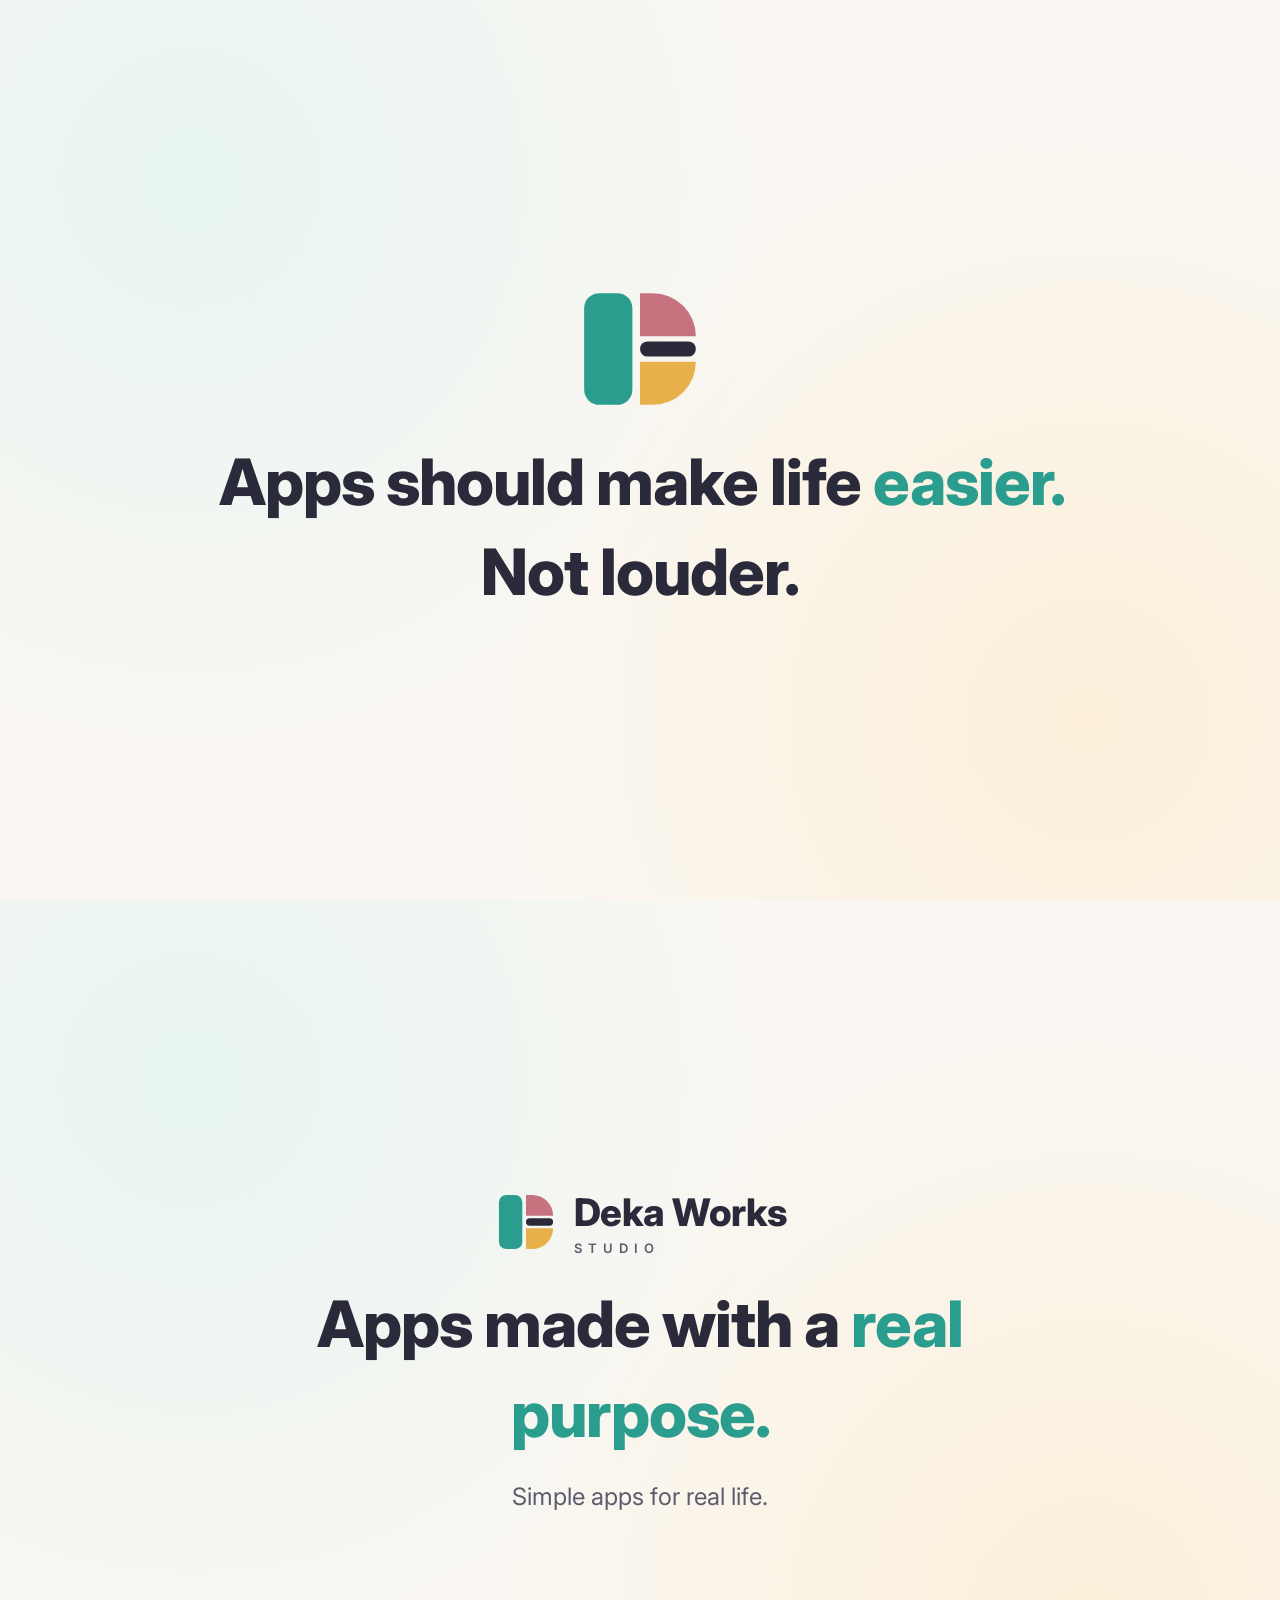
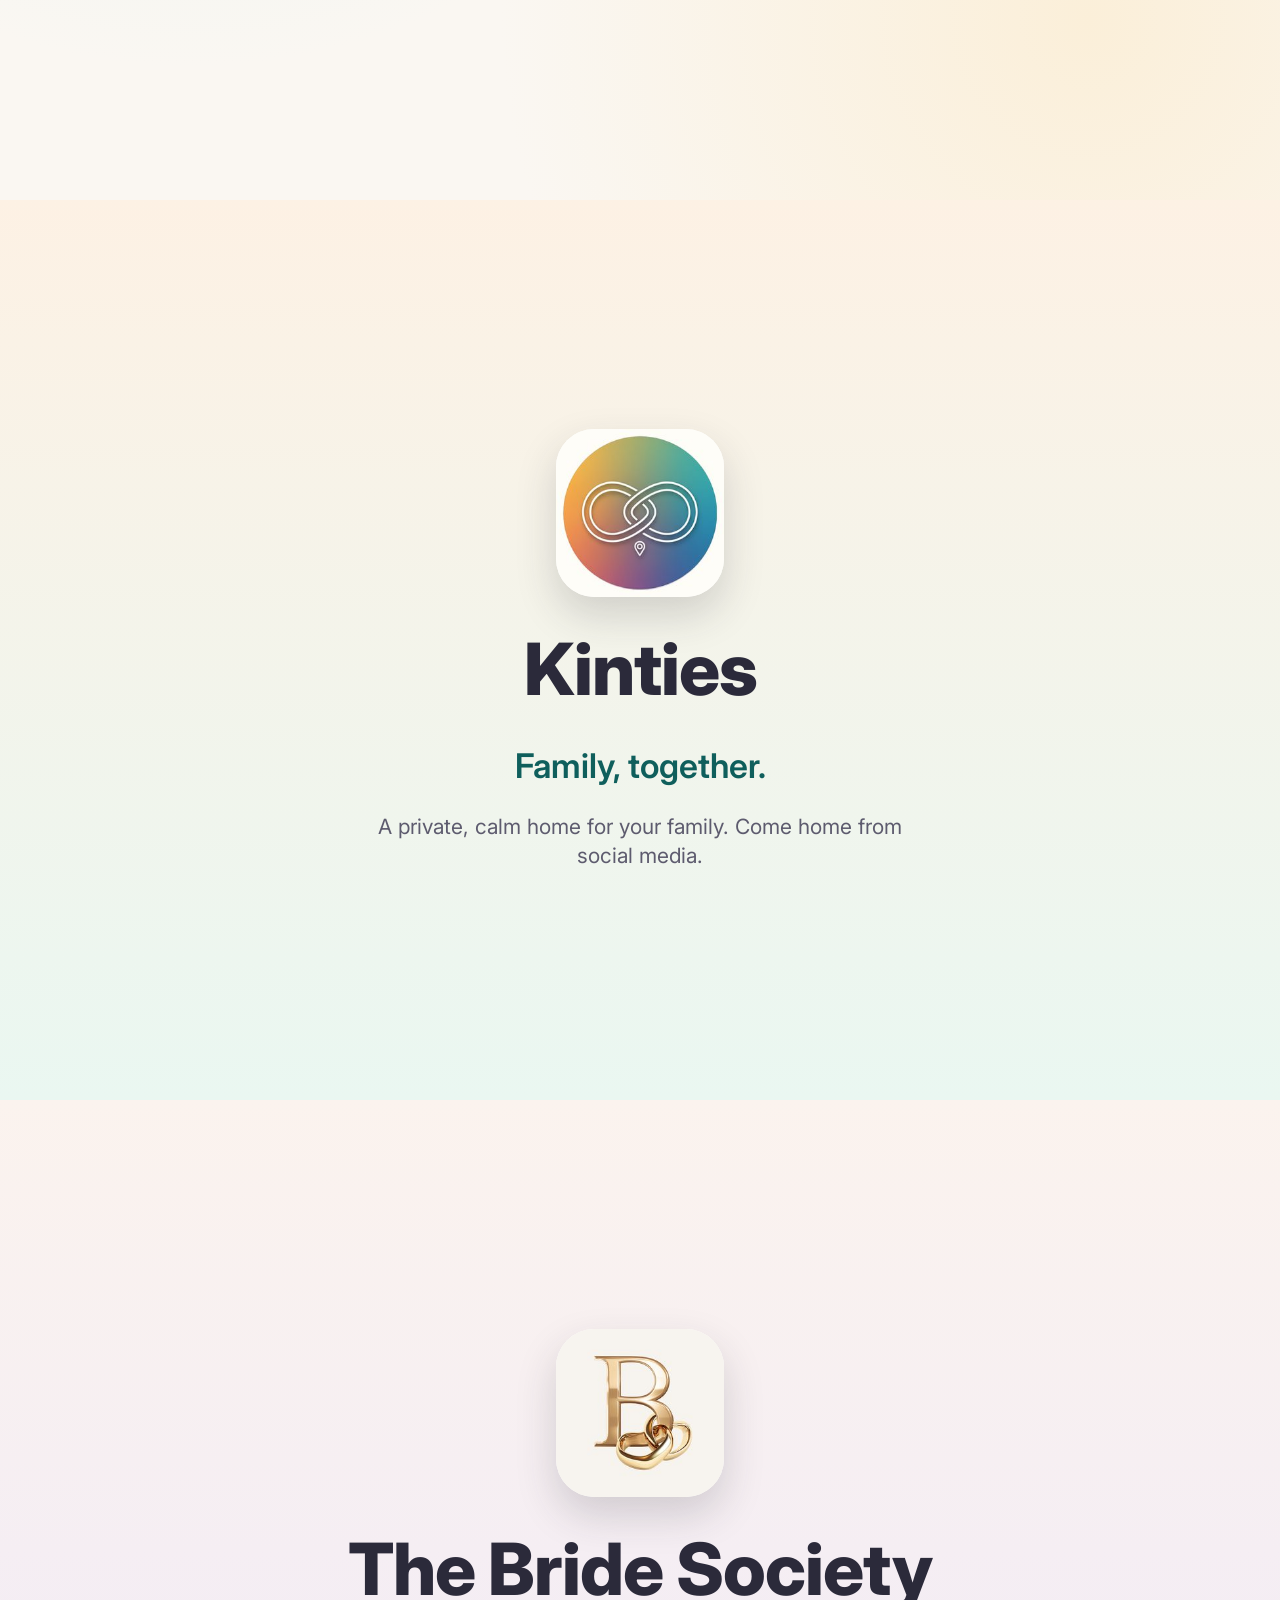
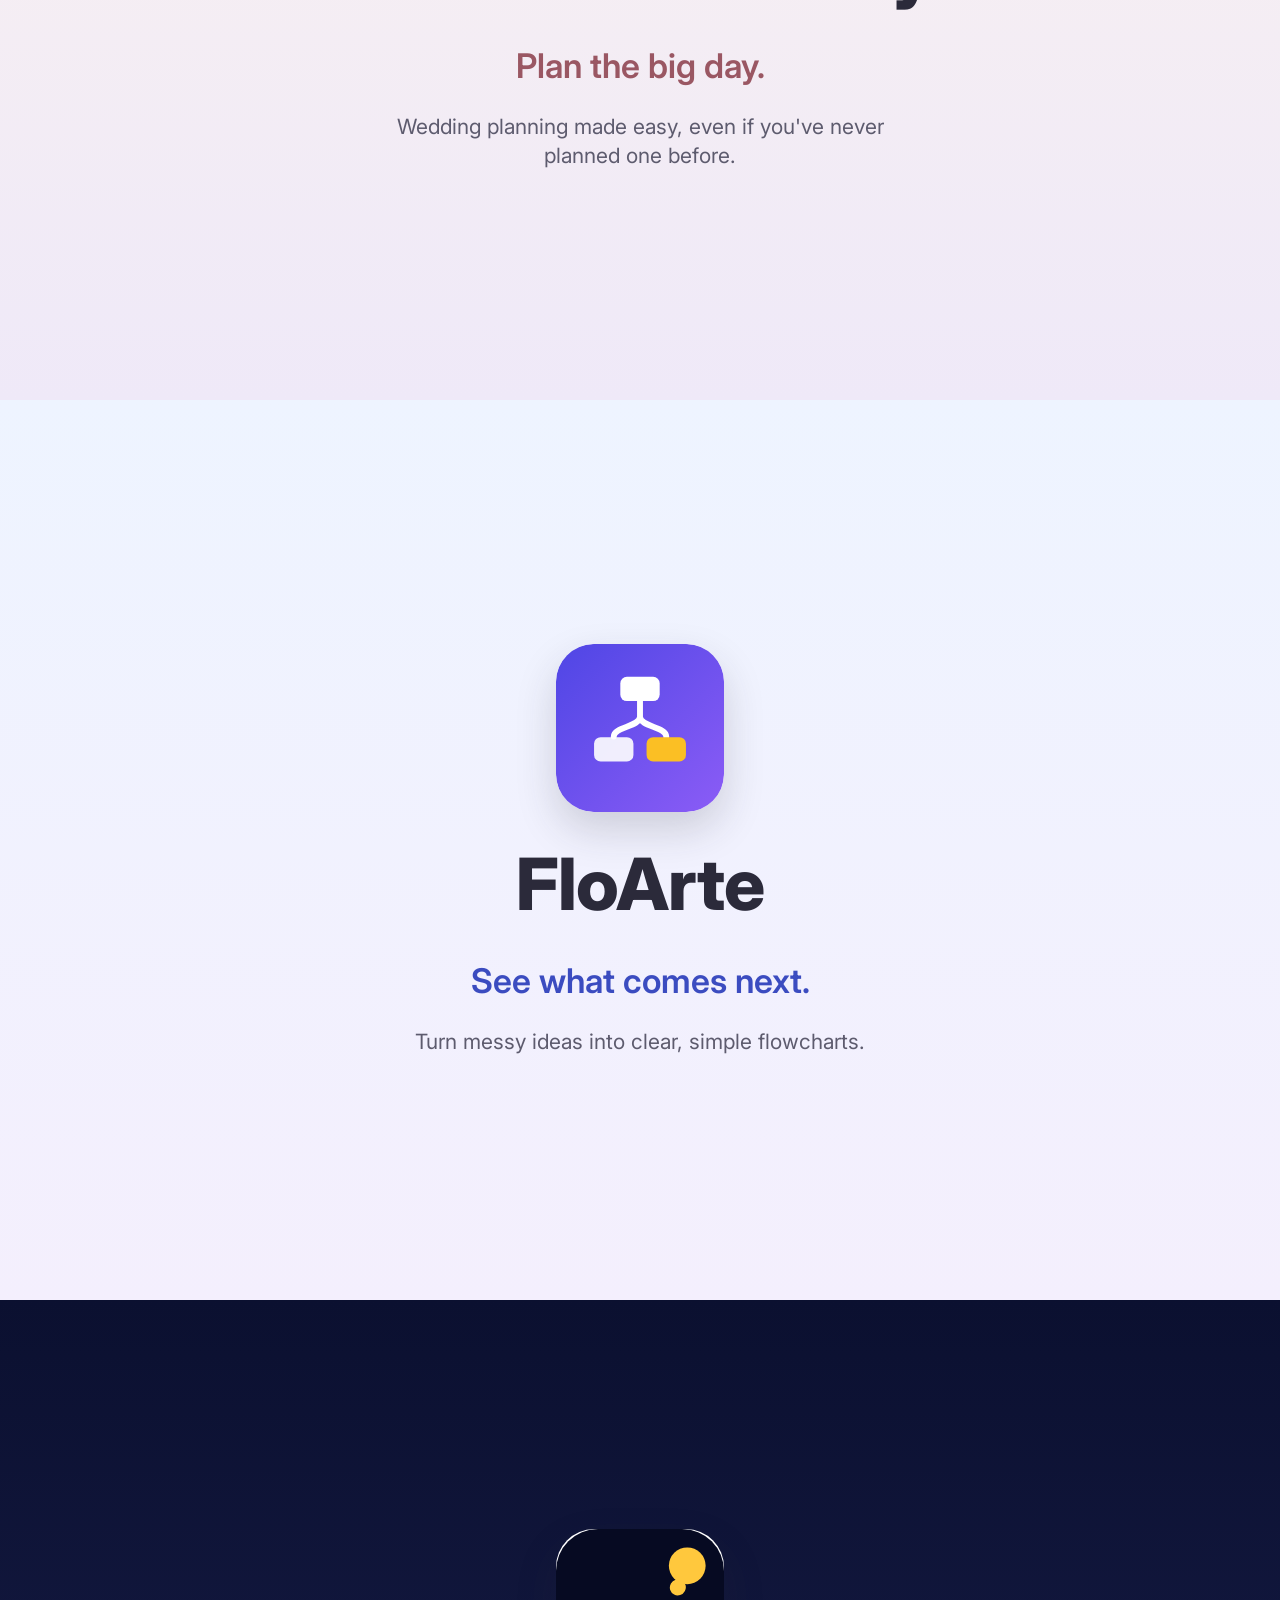
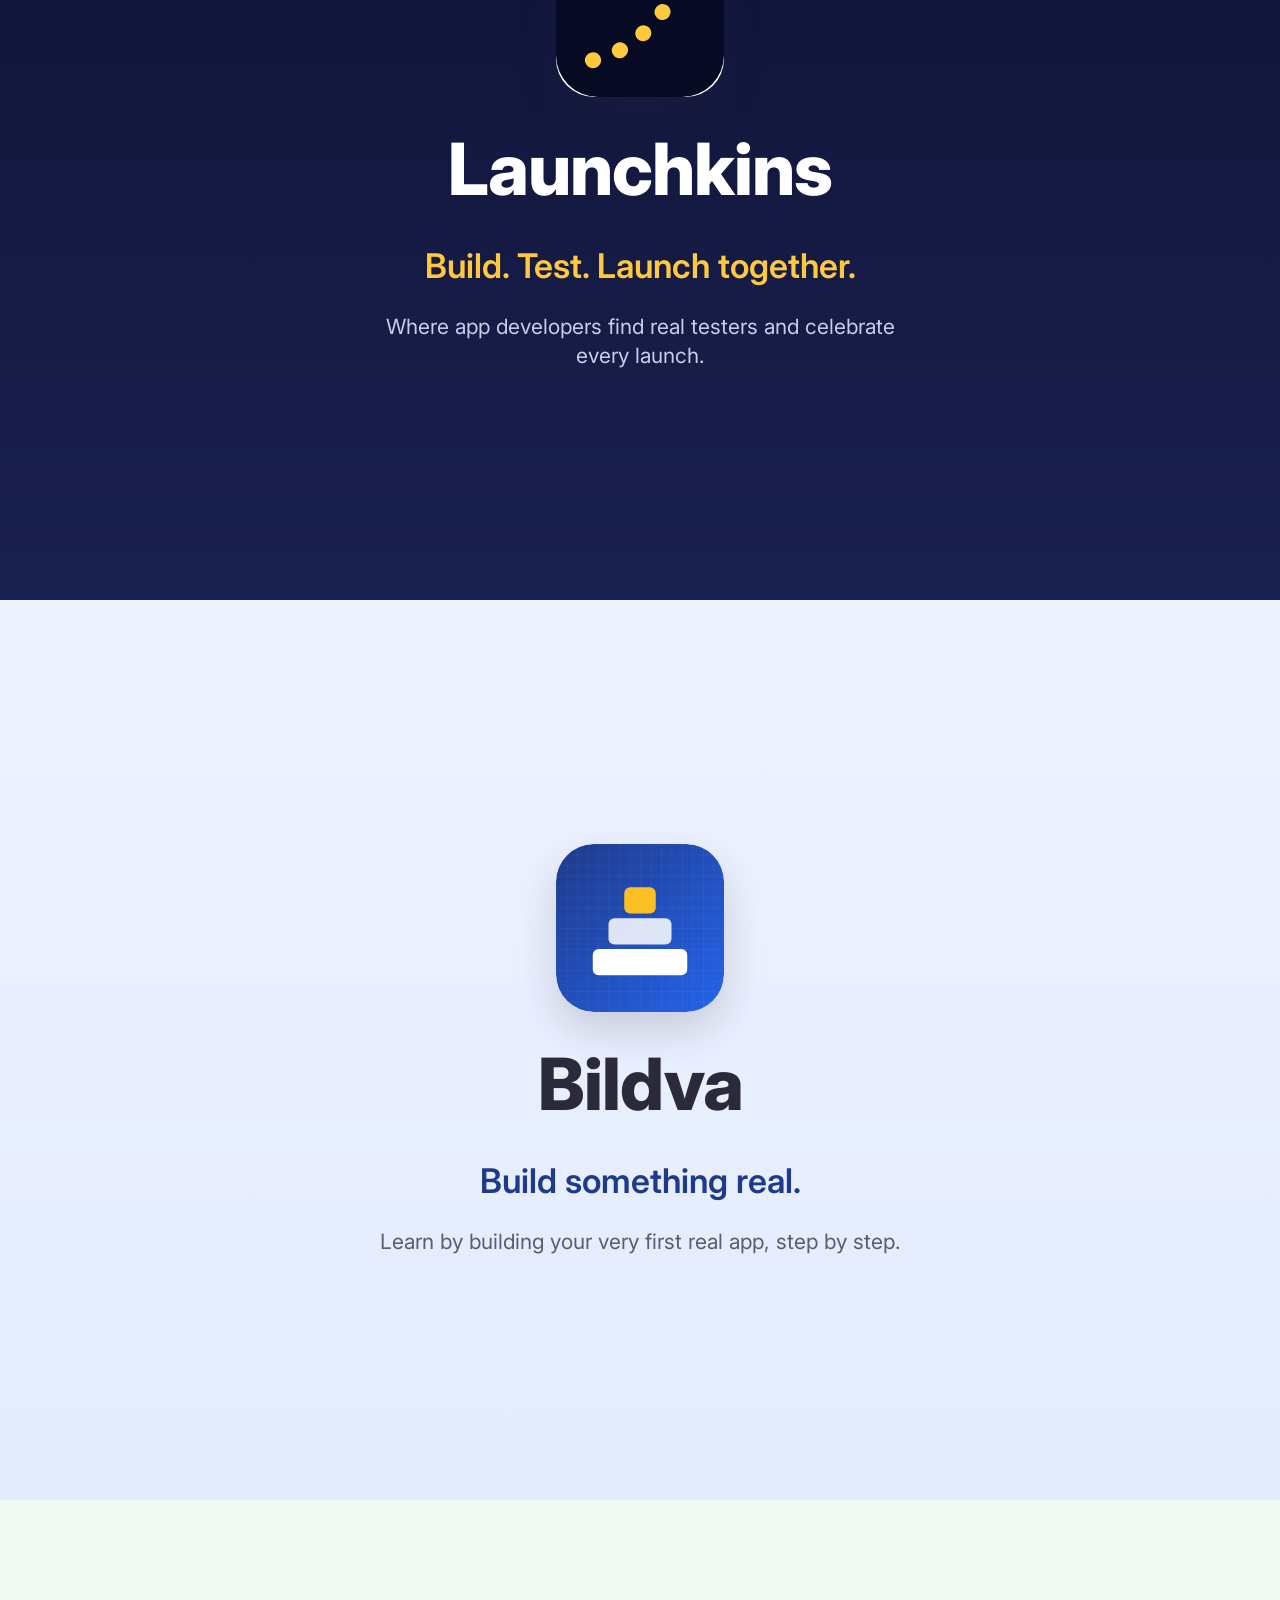
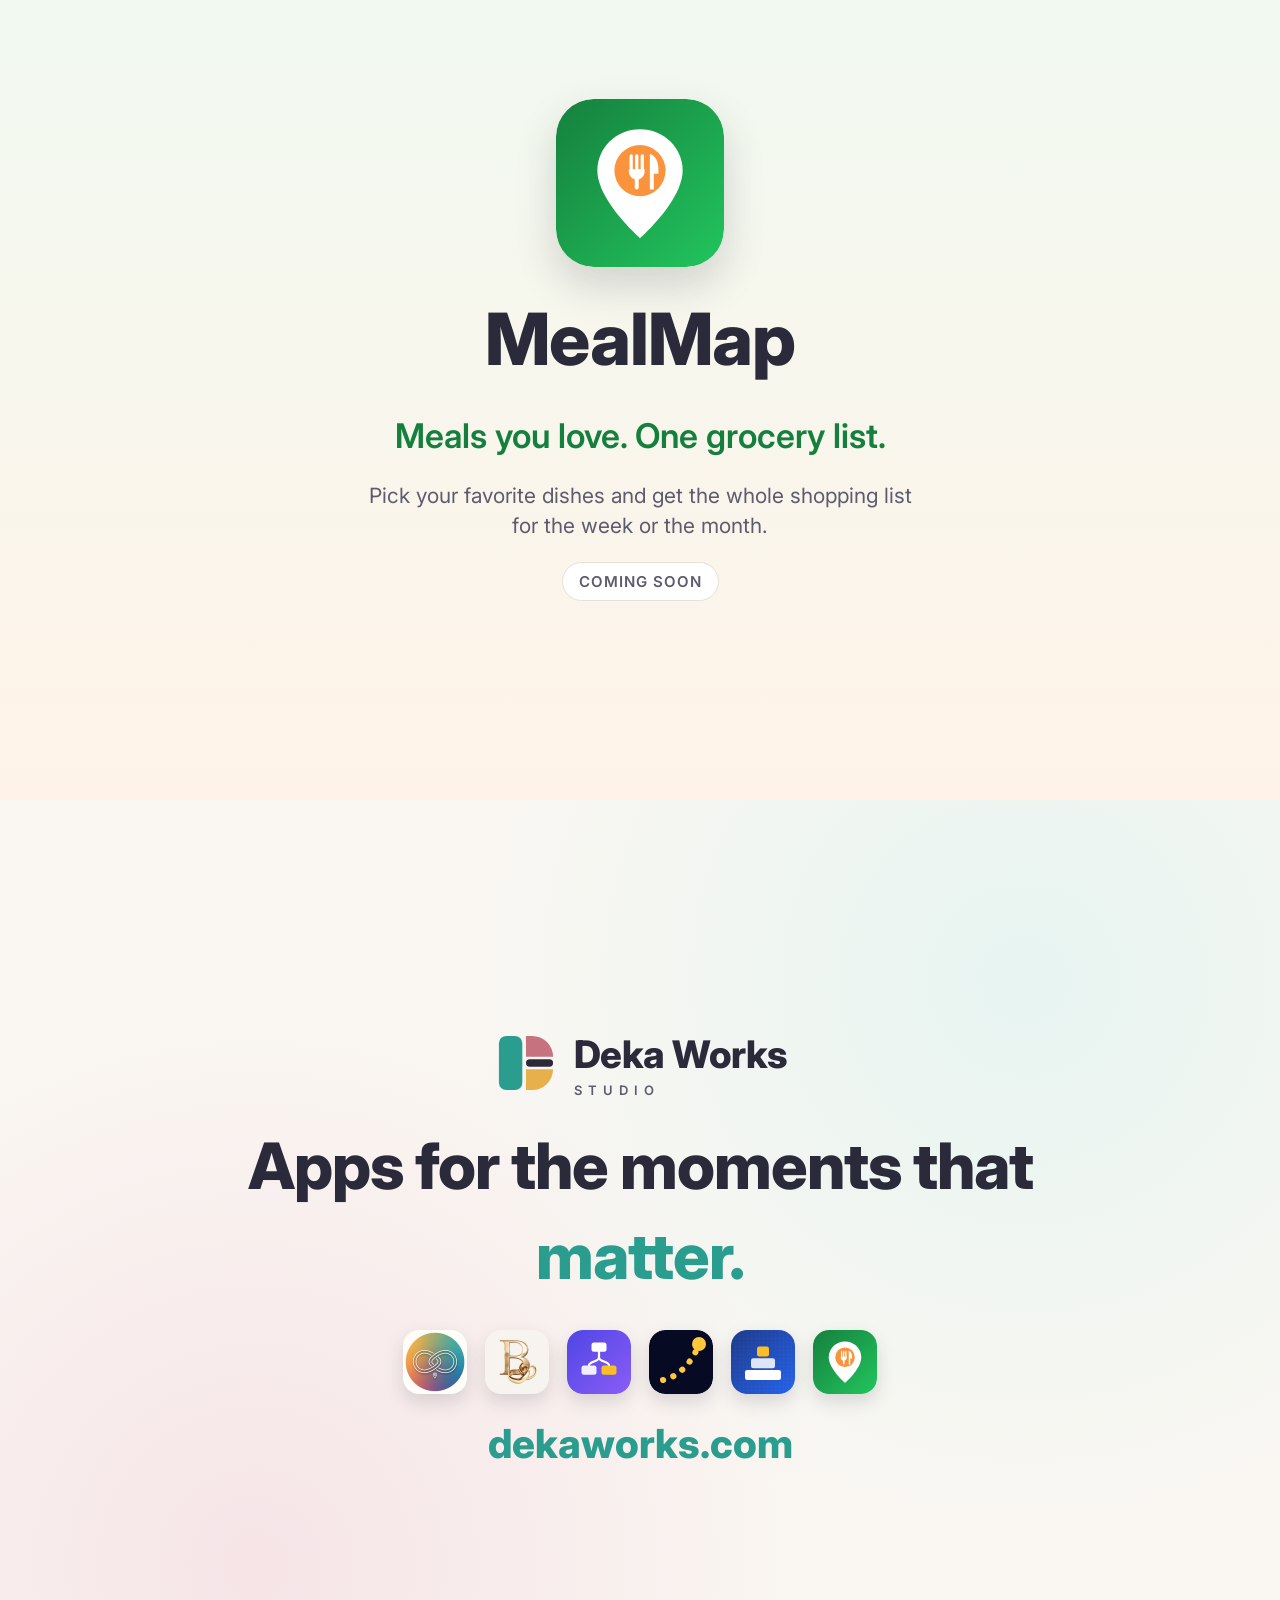
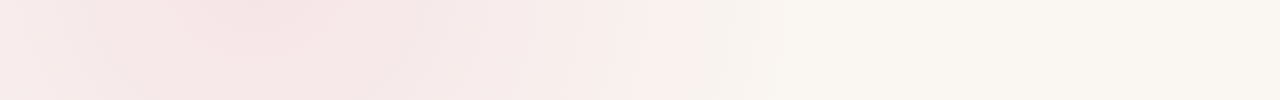
==== promo/index.html @ a817b47c "Add Deka Works promo page for the studio intro video Co-Authored-By: Claude Opus 5.5 <noreply@anthro" ====
<!DOCTYPE html>
<html lang="en">
<head>
<meta charset="utf-8">
<meta name="viewport" content="width=device-width, initial-scale=1">
<title>Deka Works Studio — Apps made with a real purpose</title>
<meta name="description" content="Deka Works Studio builds simple apps for real life: Kinties, The Bride Society, FloArte, Launchkins, Bildva and MealMap.">
<link rel="icon" href="img/deka.svg">
<link rel="preconnect" href="https://fonts.googleapis.com">
<link rel="preconnect" href="https://fonts.gstatic.com" crossorigin>
<link href="https://fonts.googleapis.com/css2?family=Inter:wght@400;600;800&display=swap" rel="stylesheet">
<style>
  :root{--teal:#2A9D8F;--rose:#C7727F;--gold:#E8B04B;--ink:#2B2A3A;--soft:#5d5b6e;--bg:#FAF7F2}
  *{box-sizing:border-box;margin:0;padding:0}
  body{font-family:Inter,system-ui,-apple-system,"Segoe UI",sans-serif;color:var(--ink);background:var(--bg);line-height:1.4}
  section{min-height:100vh;display:flex;flex-direction:column;align-items:center;justify-content:center;text-align:center;padding:64px 24px;gap:22px}
  .hero{background:radial-gradient(circle at 15% 20%,#e7f4f1 0,transparent 45%),radial-gradient(circle at 85% 80%,#fbefd9 0,transparent 45%),var(--bg)}
  .mark{width:132px;height:132px}
  .wordmark{display:flex;align-items:center;gap:16px}
  .wordmark img{width:64px;height:64px}
  .wordmark span{font-weight:800;font-size:38px;letter-spacing:-.5px}
  .wordmark small{display:block;font-size:13px;letter-spacing:6px;color:var(--soft);font-weight:600;text-align:left}
  h1{font-size:clamp(34px,6vw,64px);font-weight:800;letter-spacing:-1px;max-width:900px}
  h1 em{font-style:normal;color:var(--teal)}
  .lead{font-size:clamp(18px,2.4vw,24px);color:var(--soft);max-width:640px}
  .app .icon{width:168px;height:168px;border-radius:38px;box-shadow:0 18px 40px rgba(43,42,58,.18);overflow:hidden;background:#fff}
  .app .icon img{width:100%;height:100%;display:block}
  .app h2{font-size:clamp(40px,7vw,72px);font-weight:800;letter-spacing:-1px}
  .app .tag{font-size:clamp(24px,3.4vw,34px);font-weight:600}
  .app .desc{font-size:clamp(17px,2.2vw,21px);color:var(--soft);max-width:560px}
  .soon{display:inline-block;font-size:15px;font-weight:600;letter-spacing:1px;text-transform:uppercase;padding:8px 16px;border-radius:999px;background:#fff;border:1px solid #e6e1d8;color:var(--soft)}
  .kinties{background:linear-gradient(180deg,#fdf1e4,#eaf7f1)}
  .kinties .tag{color:#0f5f5c}
  .tbs{background:linear-gradient(180deg,#fbf3ee,#efe9f8)}
  .tbs .tag{color:#9a5763}
  .floarte{background:linear-gradient(180deg,#eef4ff,#f4effd)}
  .floarte .tag{color:#3b4cc0}
  .launchkins{background:linear-gradient(180deg,#0b1030,#1b2150);color:#fff}
  .launchkins .tag{color:#FFC83D}
  .launchkins .desc{color:#c9cdea}
  .bildva{background:linear-gradient(180deg,#eef3ff,#e3ebfd)}
  .bildva .tag{color:#1E3A8A}
  .mealmap{background:linear-gradient(180deg,#effaf2,#fff3e8)}
  .mealmap .tag{color:#15803D}
  .end{background:radial-gradient(circle at 80% 20%,#e7f4f1 0,transparent 45%),radial-gradient(circle at 20% 85%,#f6e4e7 0,transparent 45%),var(--bg)}
  .site{font-size:clamp(26px,4vw,40px);font-weight:800;color:var(--teal)}
  .strip{display:flex;gap:18px;flex-wrap:wrap;justify-content:center;margin-top:8px}
  .strip img{width:64px;height:64px;border-radius:16px;box-shadow:0 8px 18px rgba(43,42,58,.15);background:#fff}
</style>
</head>
<body>

<section class="hero">
  <img class="mark" src="img/deka.svg" alt="Deka Works Studio logo">
  <h1>Apps should make life <em>easier.</em> Not louder.</h1>
</section>

<section class="hero">
  <div class="wordmark"><img src="img/deka.svg" alt=""><div><span>Deka Works</span><small>STUDIO</small></div></div>
  <h1>Apps made with a <em>real purpose.</em></h1>
  <p class="lead">Simple apps for real life.</p>
</section>

<section class="app kinties">
  <div class="icon"><img src="img/kinties.jpg" alt="Kinties app icon"></div>
  <h2>Kinties</h2>
  <p class="tag">Family, together.</p>
  <p class="desc">A private, calm home for your family. Come home from social media.</p>
</section>

<section class="app tbs">
  <div class="icon"><img src="img/tbs.jpg" alt="The Bride Society app icon"></div>
  <h2>The Bride Society</h2>
  <p class="tag">Plan the big day.</p>
  <p class="desc">Wedding planning made easy, even if you've never planned one before.</p>
</section>

<section class="app floarte">
  <div class="icon"><img src="img/floarte.svg" alt="FloArte app icon"></div>
  <h2>FloArte</h2>
  <p class="tag">See what comes next.</p>
  <p class="desc">Turn messy ideas into clear, simple flowcharts.</p>
</section>

<section class="app launchkins">
  <div class="icon"><img src="img/launchkins.svg" alt="Launchkins app icon"></div>
  <h2>Launchkins</h2>
  <p class="tag">Build. Test. Launch together.</p>
  <p class="desc">Where app developers find real testers and celebrate every launch.</p>
</section>

<section class="app bildva">
  <div class="icon"><img src="img/bildva.svg" alt="Bildva app icon"></div>
  <h2>Bildva</h2>
  <p class="tag">Build something real.</p>
  <p class="desc">Learn by building your very first real app, step by step.</p>
</section>

<section class="app mealmap">
  <div class="icon"><img src="img/mealmap.svg" alt="MealMap app icon"></div>
  <h2>MealMap</h2>
  <p class="tag">Meals you love. One grocery list.</p>
  <p class="desc">Pick your favorite dishes and get the whole shopping list for the week or the month.</p>
  <span class="soon">Coming soon</span>
</section>

<section class="end">
  <div class="wordmark"><img src="img/deka.svg" alt=""><div><span>Deka Works</span><small>STUDIO</small></div></div>
  <h1>Apps for the moments that <em>matter.</em></h1>
  <div class="strip">
    <img src="img/kinties.jpg" alt="Kinties"><img src="img/tbs.jpg" alt="The Bride Society"><img src="img/floarte.svg" alt="FloArte"><img src="img/launchkins.svg" alt="Launchkins"><img src="img/bildva.svg" alt="Bildva"><img src="img/mealmap.svg" alt="MealMap">
  </div>
  <p class="site">dekaworks.com</p>
</section>

</body>
</html>
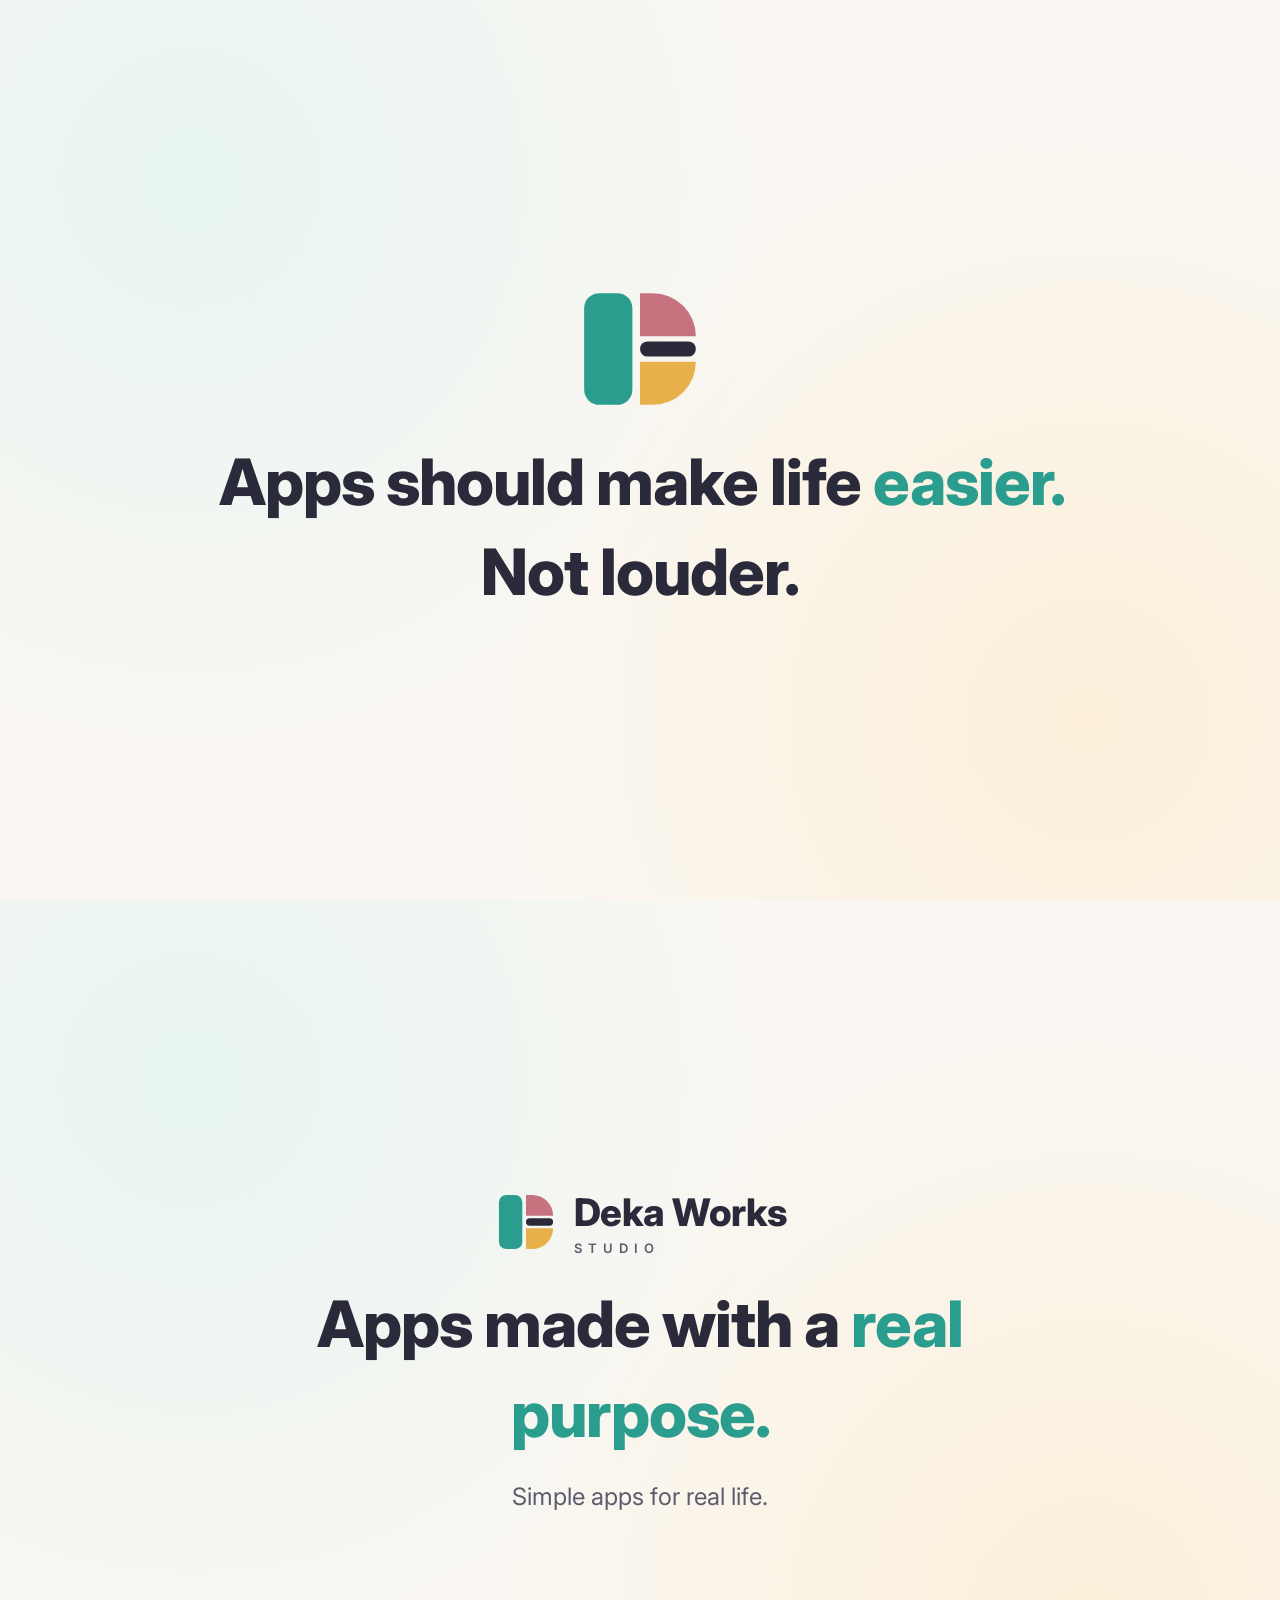
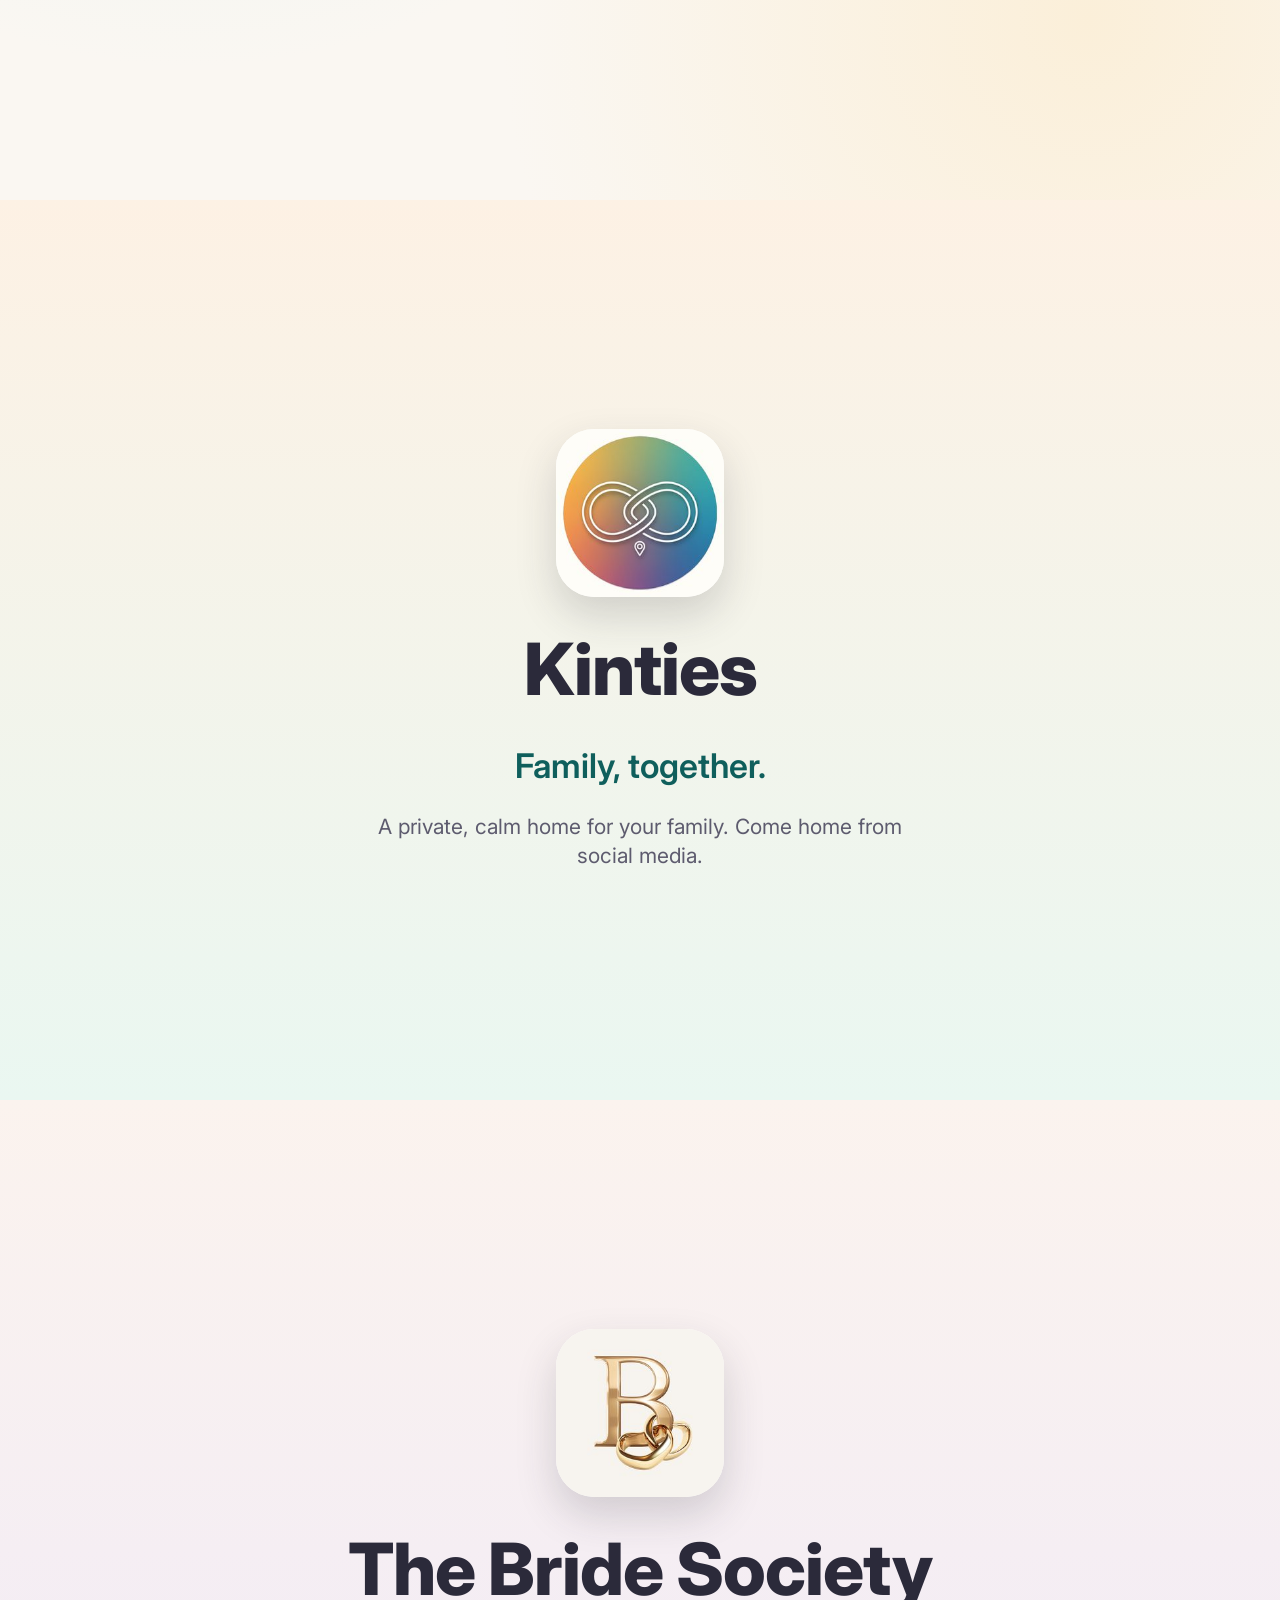
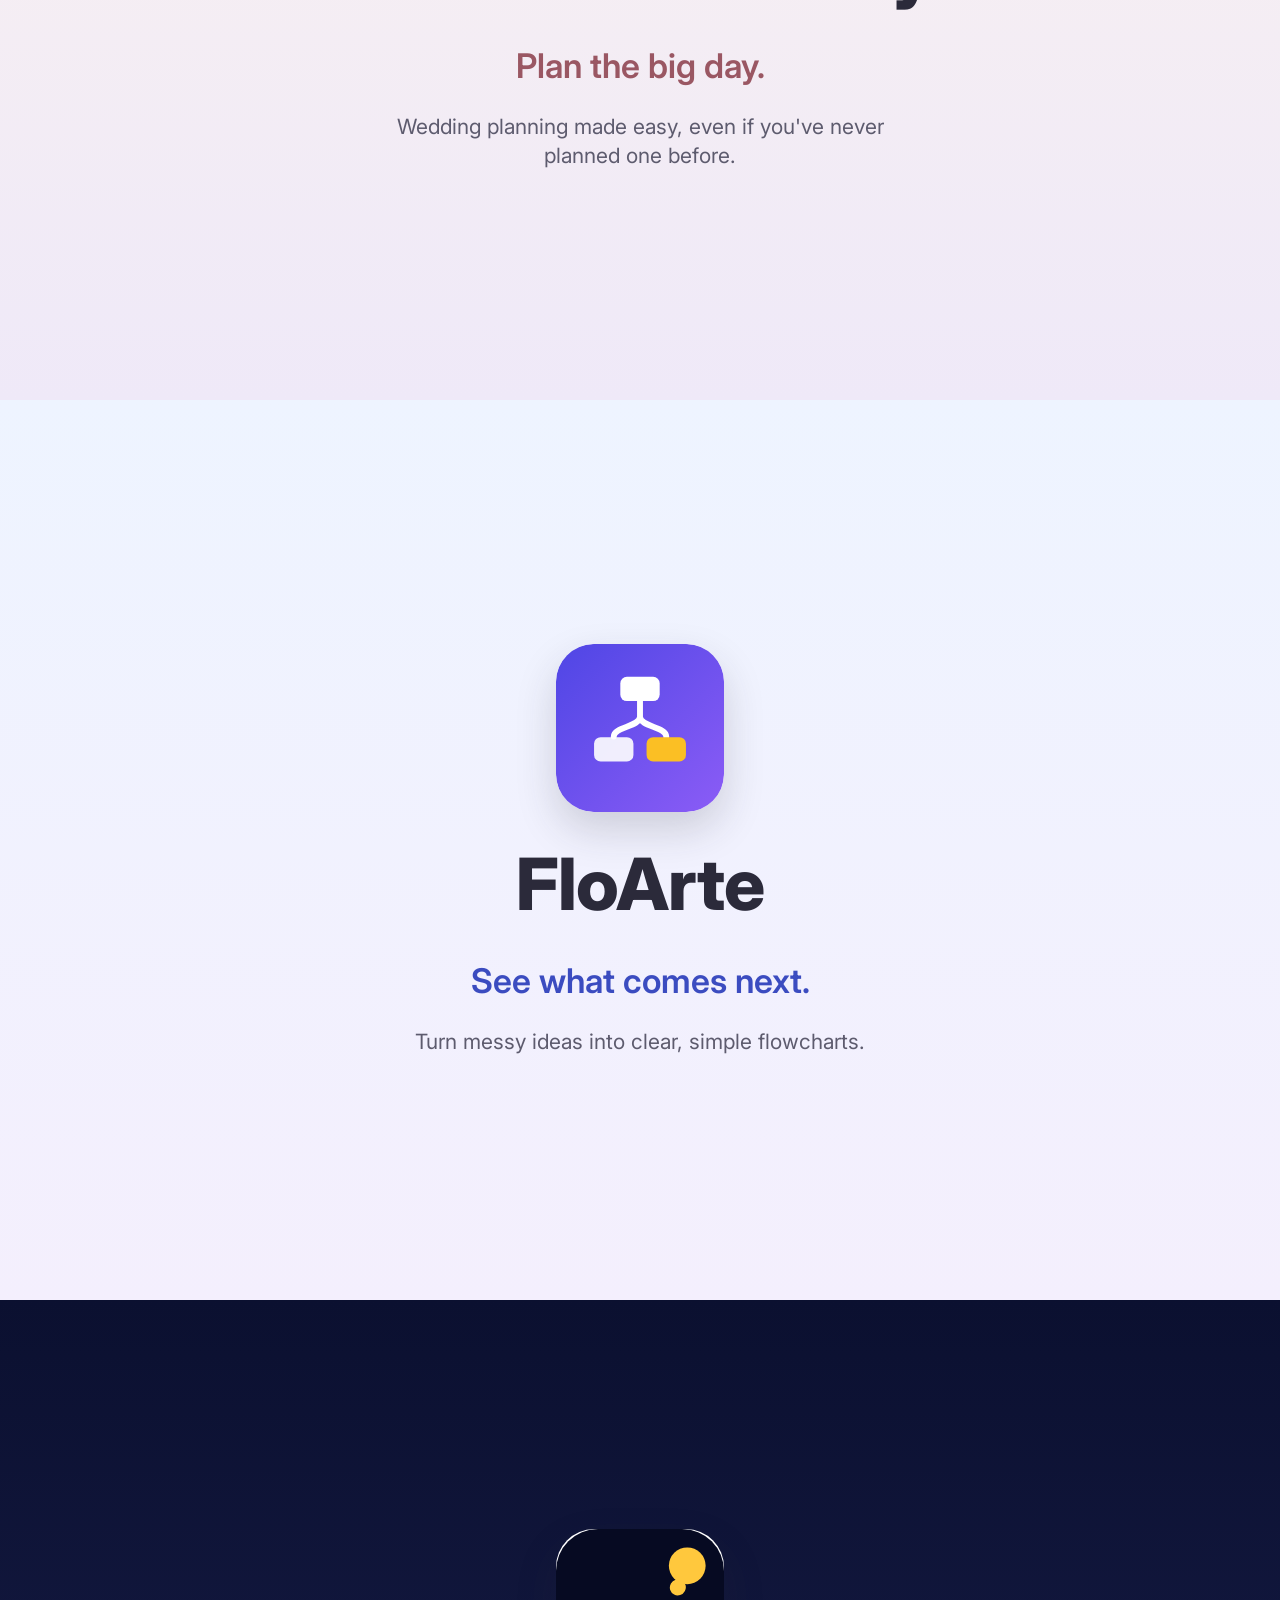
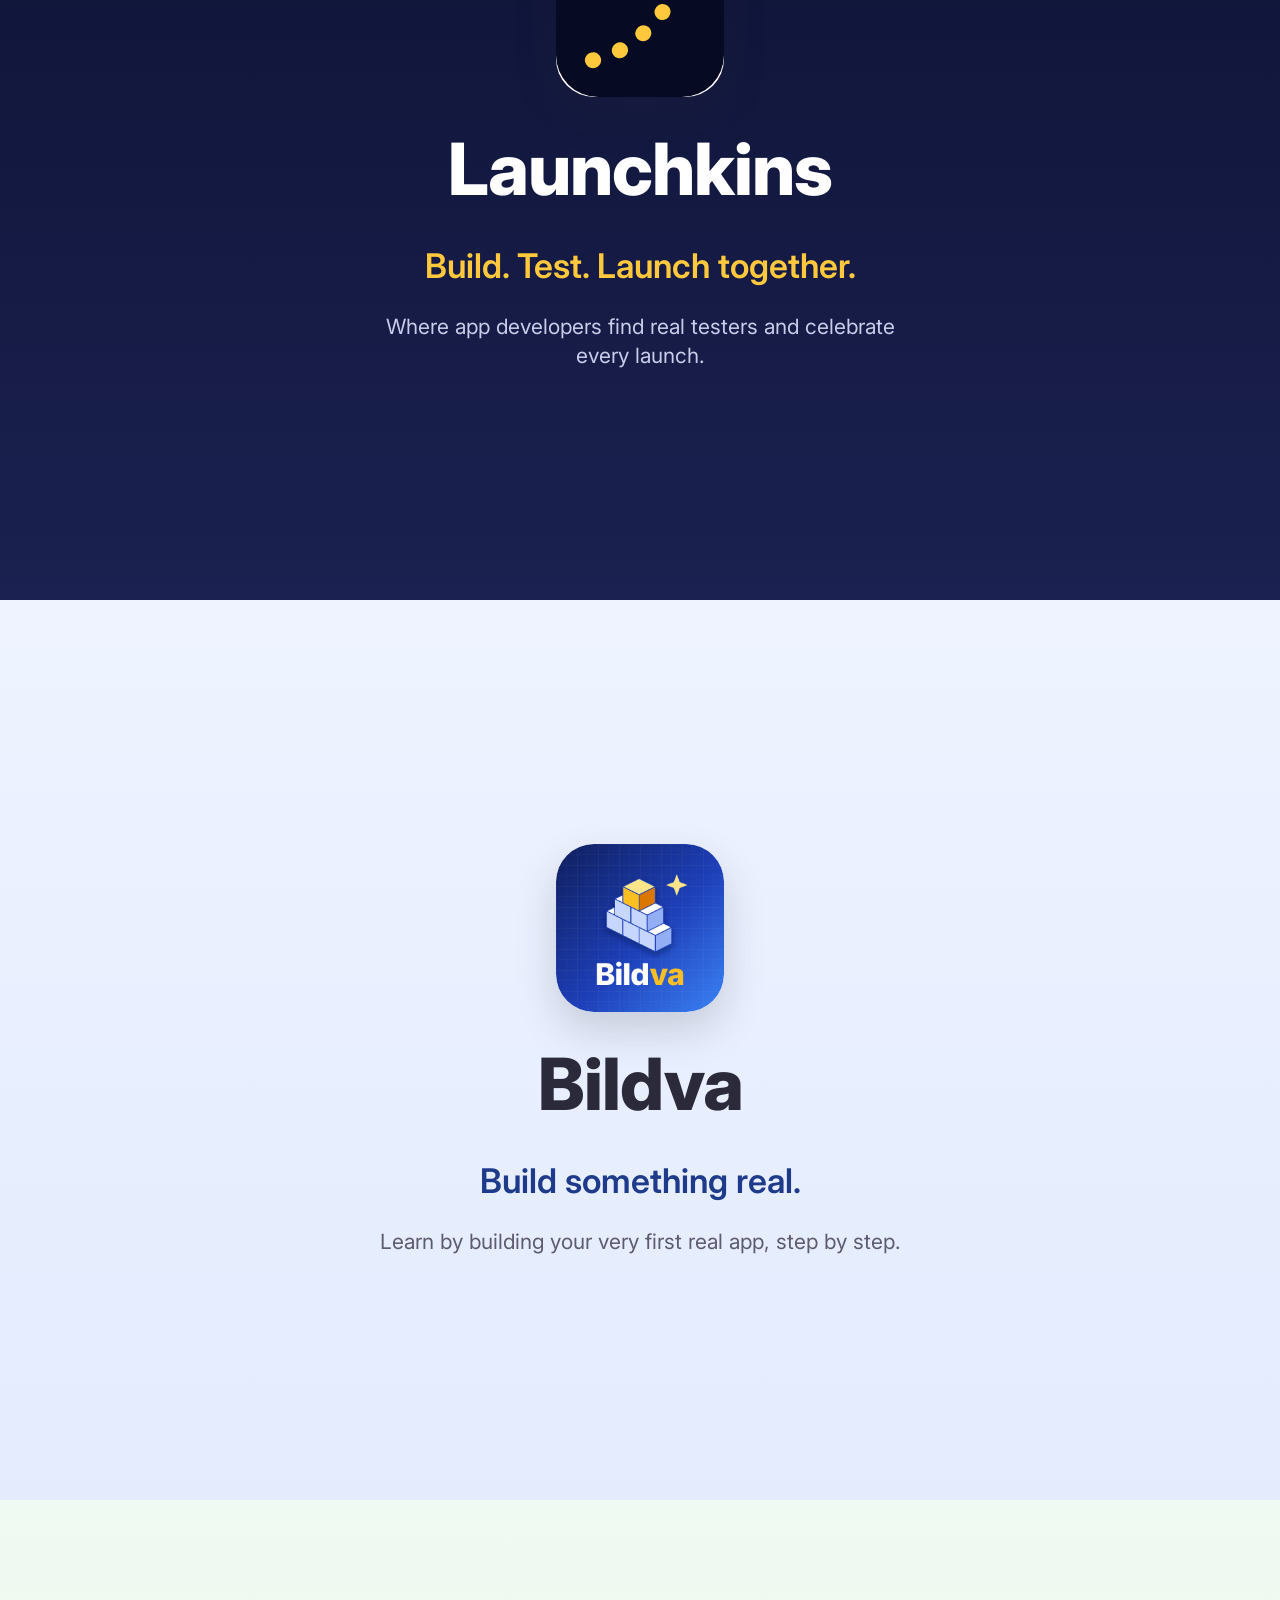
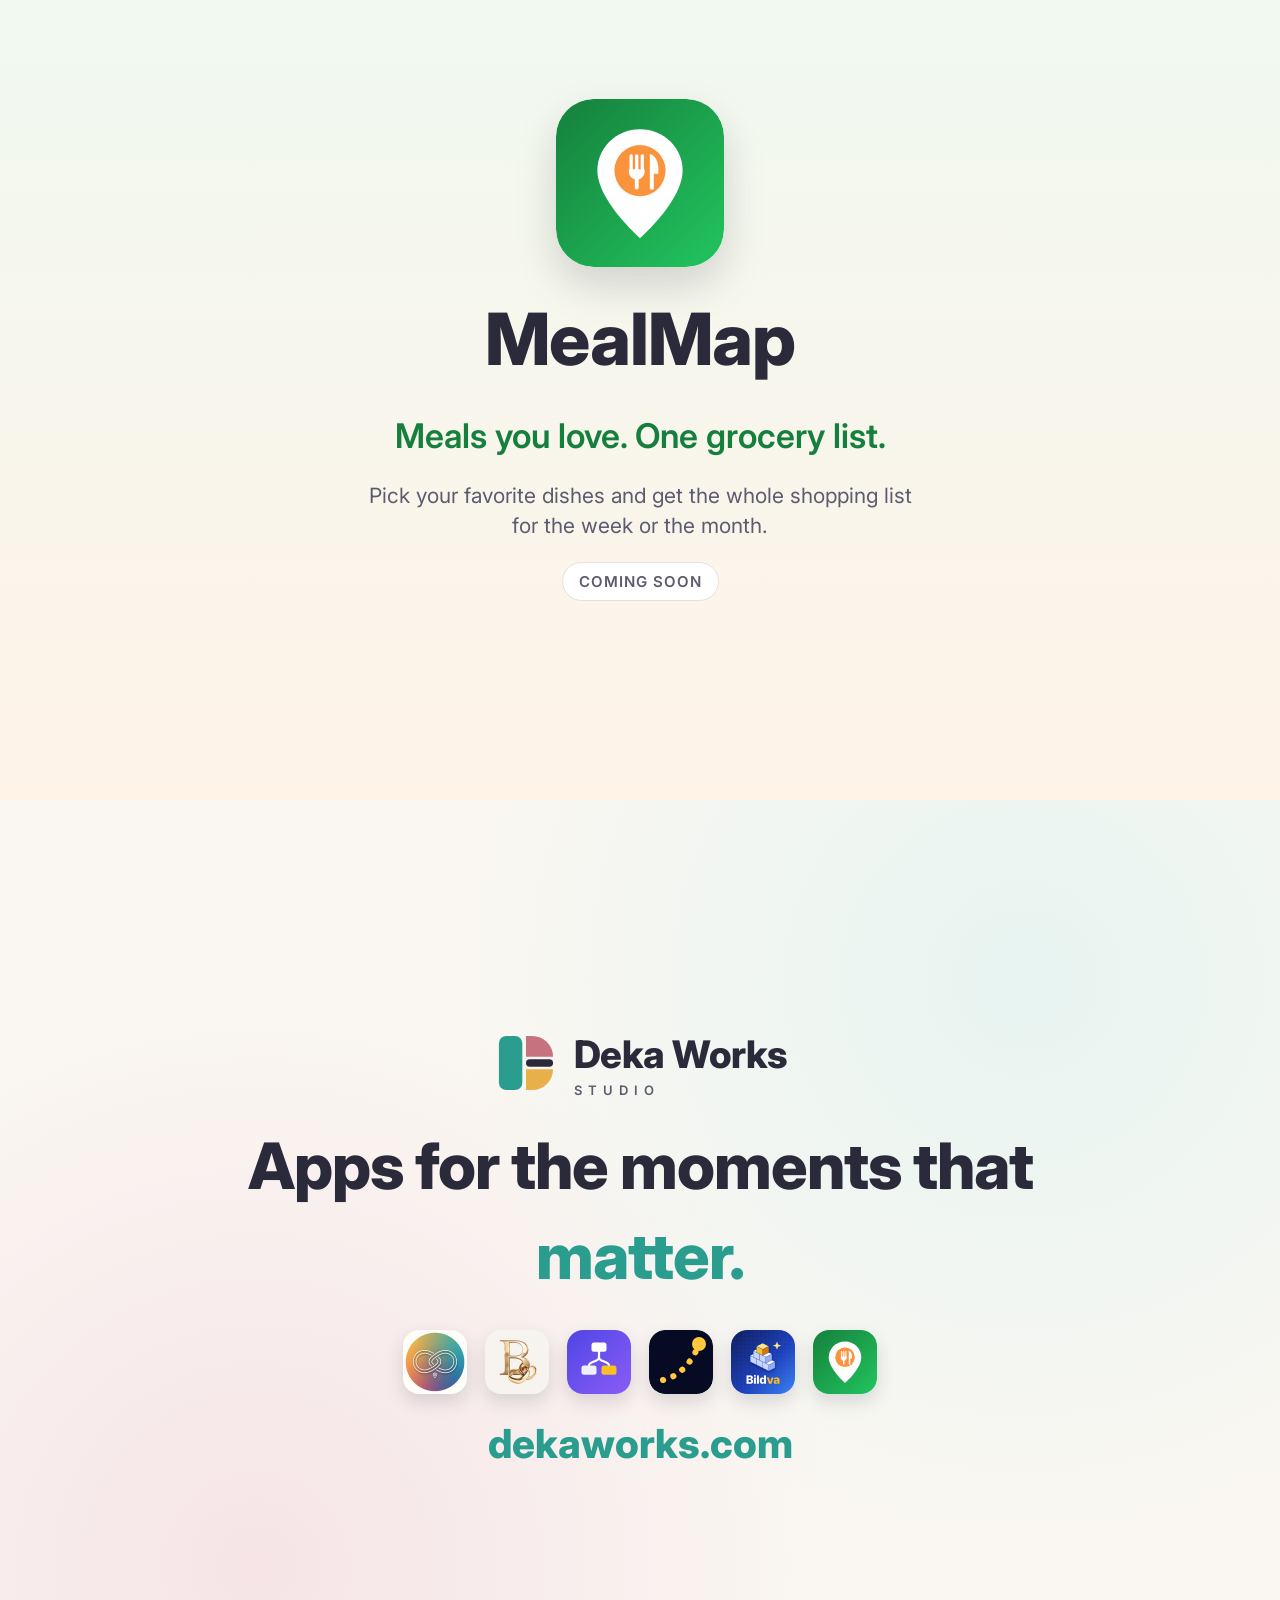
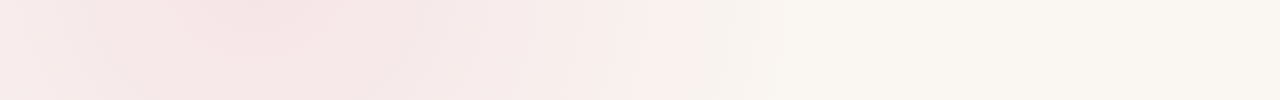
==== commit 654eb0e3: "Promo page: Bildva logo with its name Co-Authored-By: Claude Opus 5.5 <noreply@anthropic.com> Claude" ====
--- a/promo/index.html
+++ b/promo/index.html
@@ -90,7 +90,7 @@
 </section>
 
 <section class="app bildva">
-  <div class="icon"><img src="img/bildva.svg" alt="Bildva app icon"></div>
+  <div class="icon"><img src="img/bildva.png" alt="Bildva app icon"></div>
   <h2>Bildva</h2>
   <p class="tag">Build something real.</p>
   <p class="desc">Learn by building your very first real app, step by step.</p>
@@ -108,7 +108,7 @@
   <div class="wordmark"><img src="img/deka.svg" alt=""><div><span>Deka Works</span><small>STUDIO</small></div></div>
   <h1>Apps for the moments that <em>matter.</em></h1>
   <div class="strip">
-    <img src="img/kinties.jpg" alt="Kinties"><img src="img/tbs.jpg" alt="The Bride Society"><img src="img/floarte.svg" alt="FloArte"><img src="img/launchkins.svg" alt="Launchkins"><img src="img/bildva.svg" alt="Bildva"><img src="img/mealmap.svg" alt="MealMap">
+    <img src="img/kinties.jpg" alt="Kinties"><img src="img/tbs.jpg" alt="The Bride Society"><img src="img/floarte.svg" alt="FloArte"><img src="img/launchkins.svg" alt="Launchkins"><img src="img/bildva.png" alt="Bildva"><img src="img/mealmap.svg" alt="MealMap">
   </div>
   <p class="site">dekaworks.com</p>
 </section>
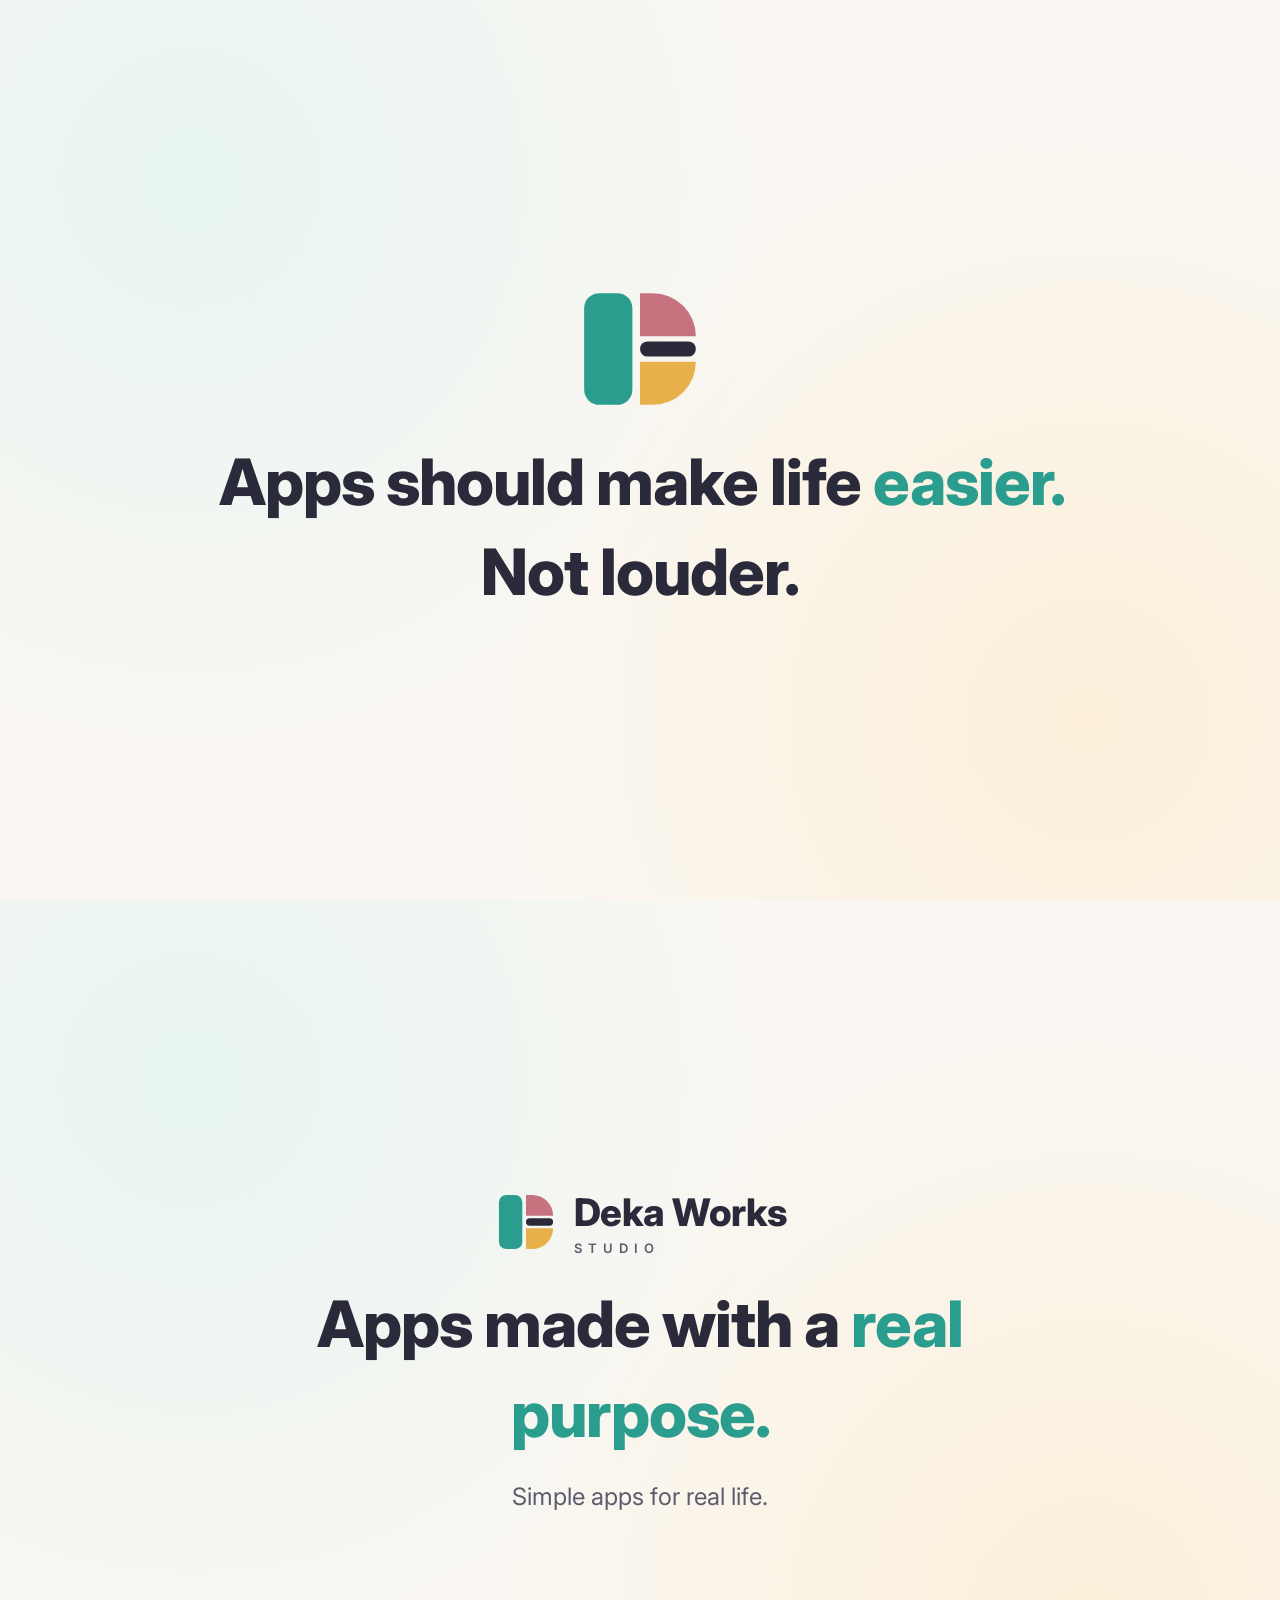
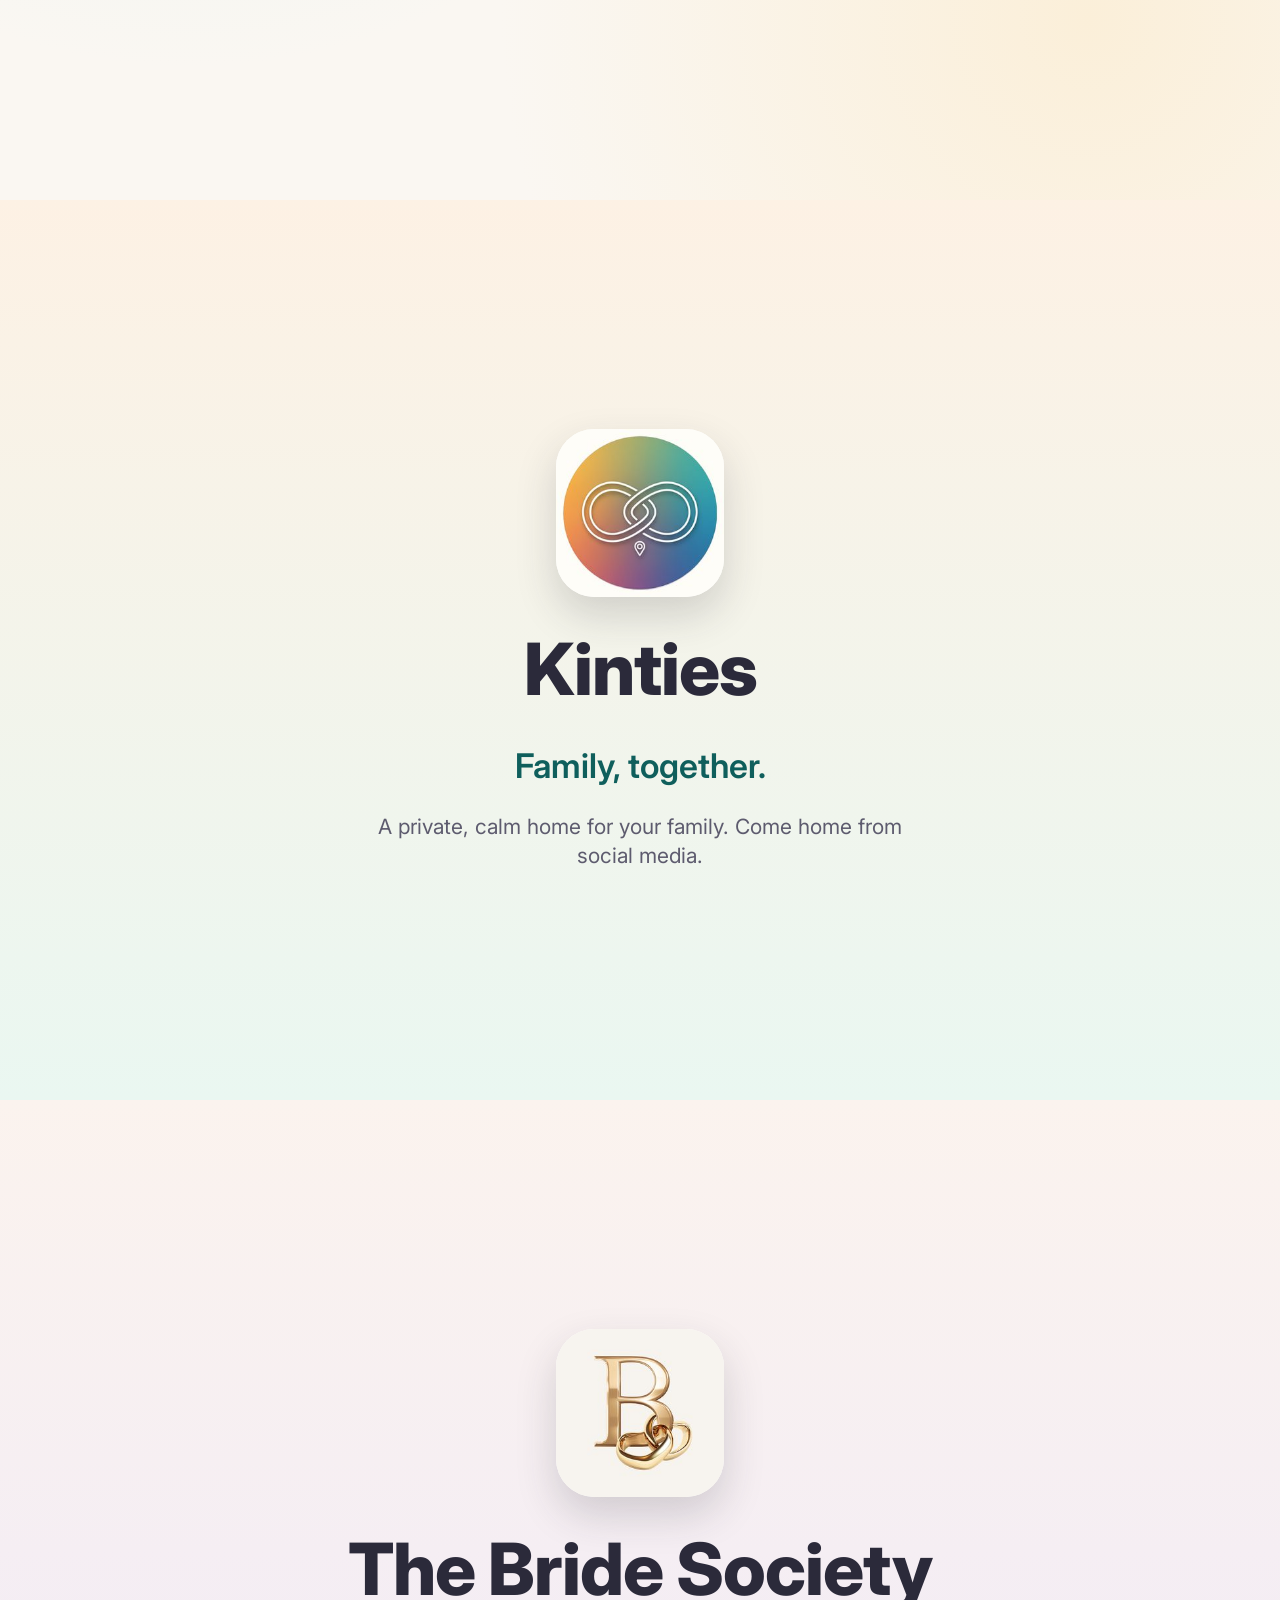
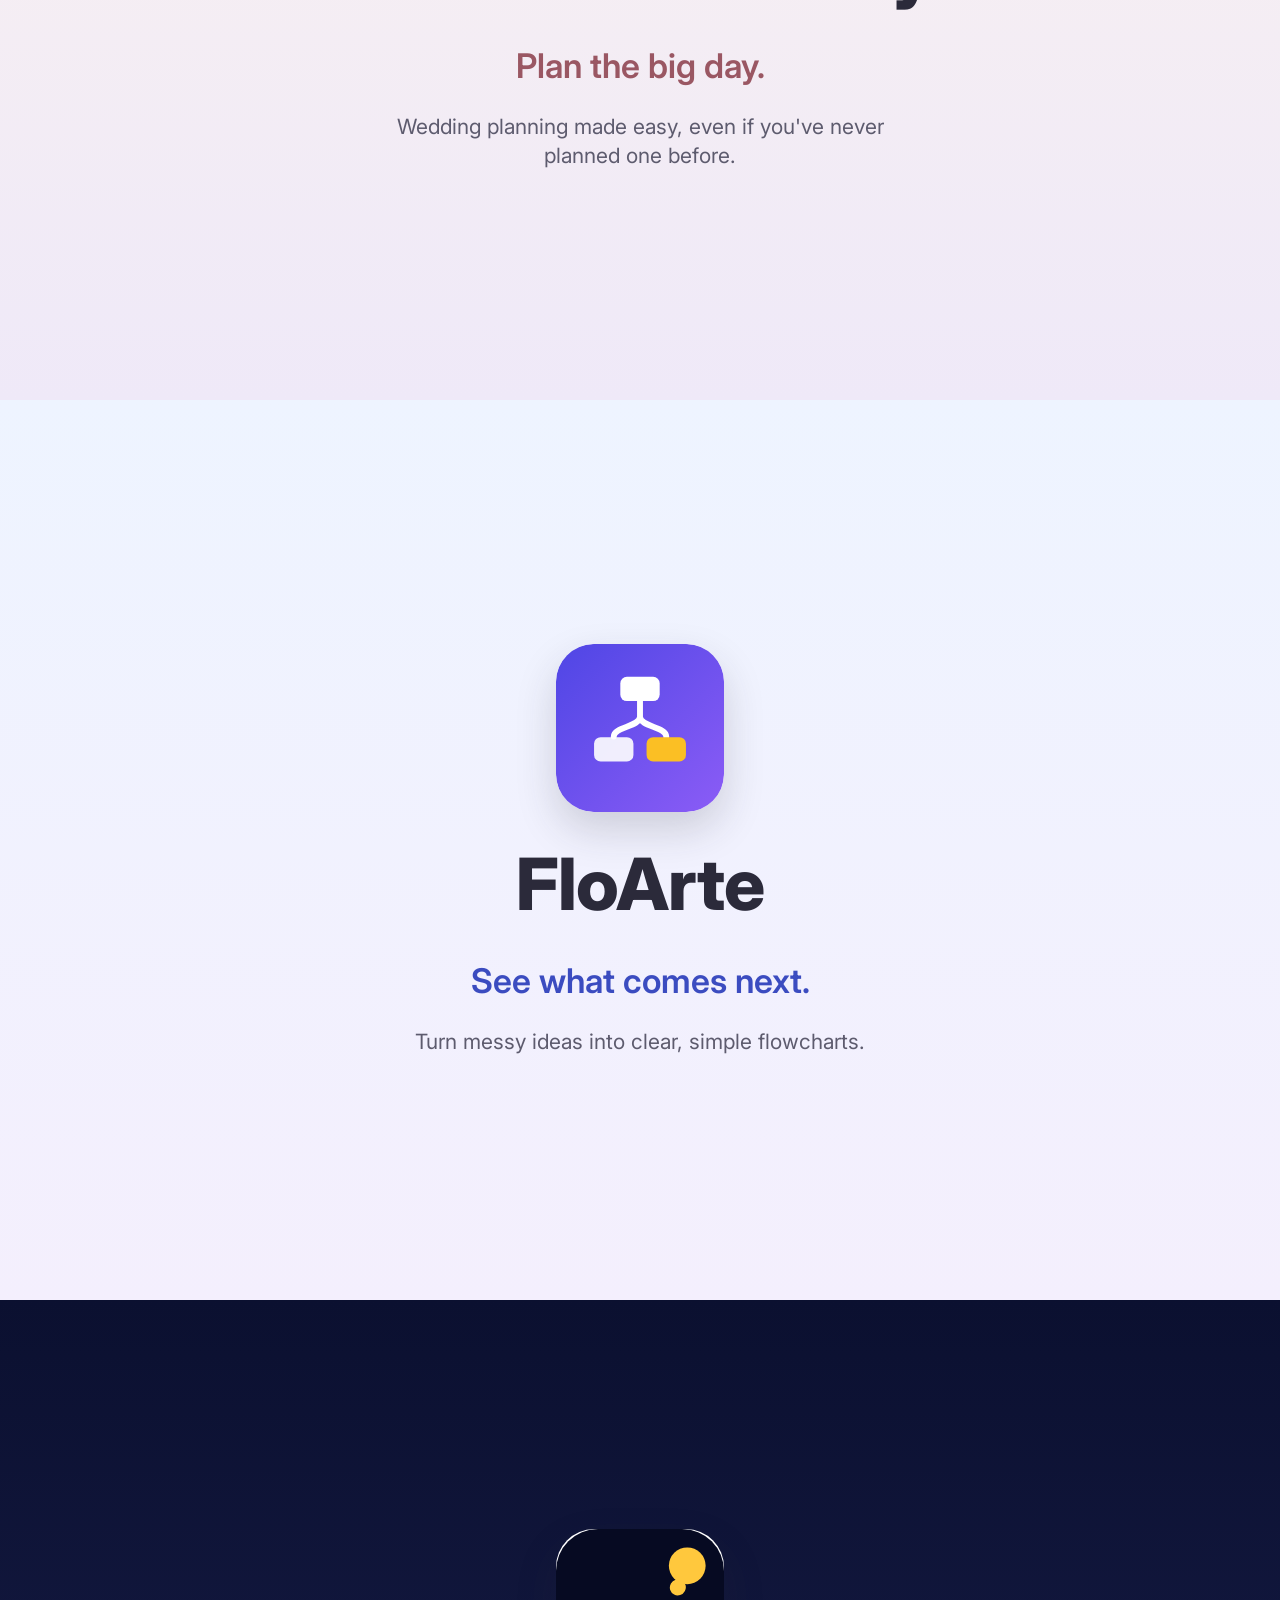
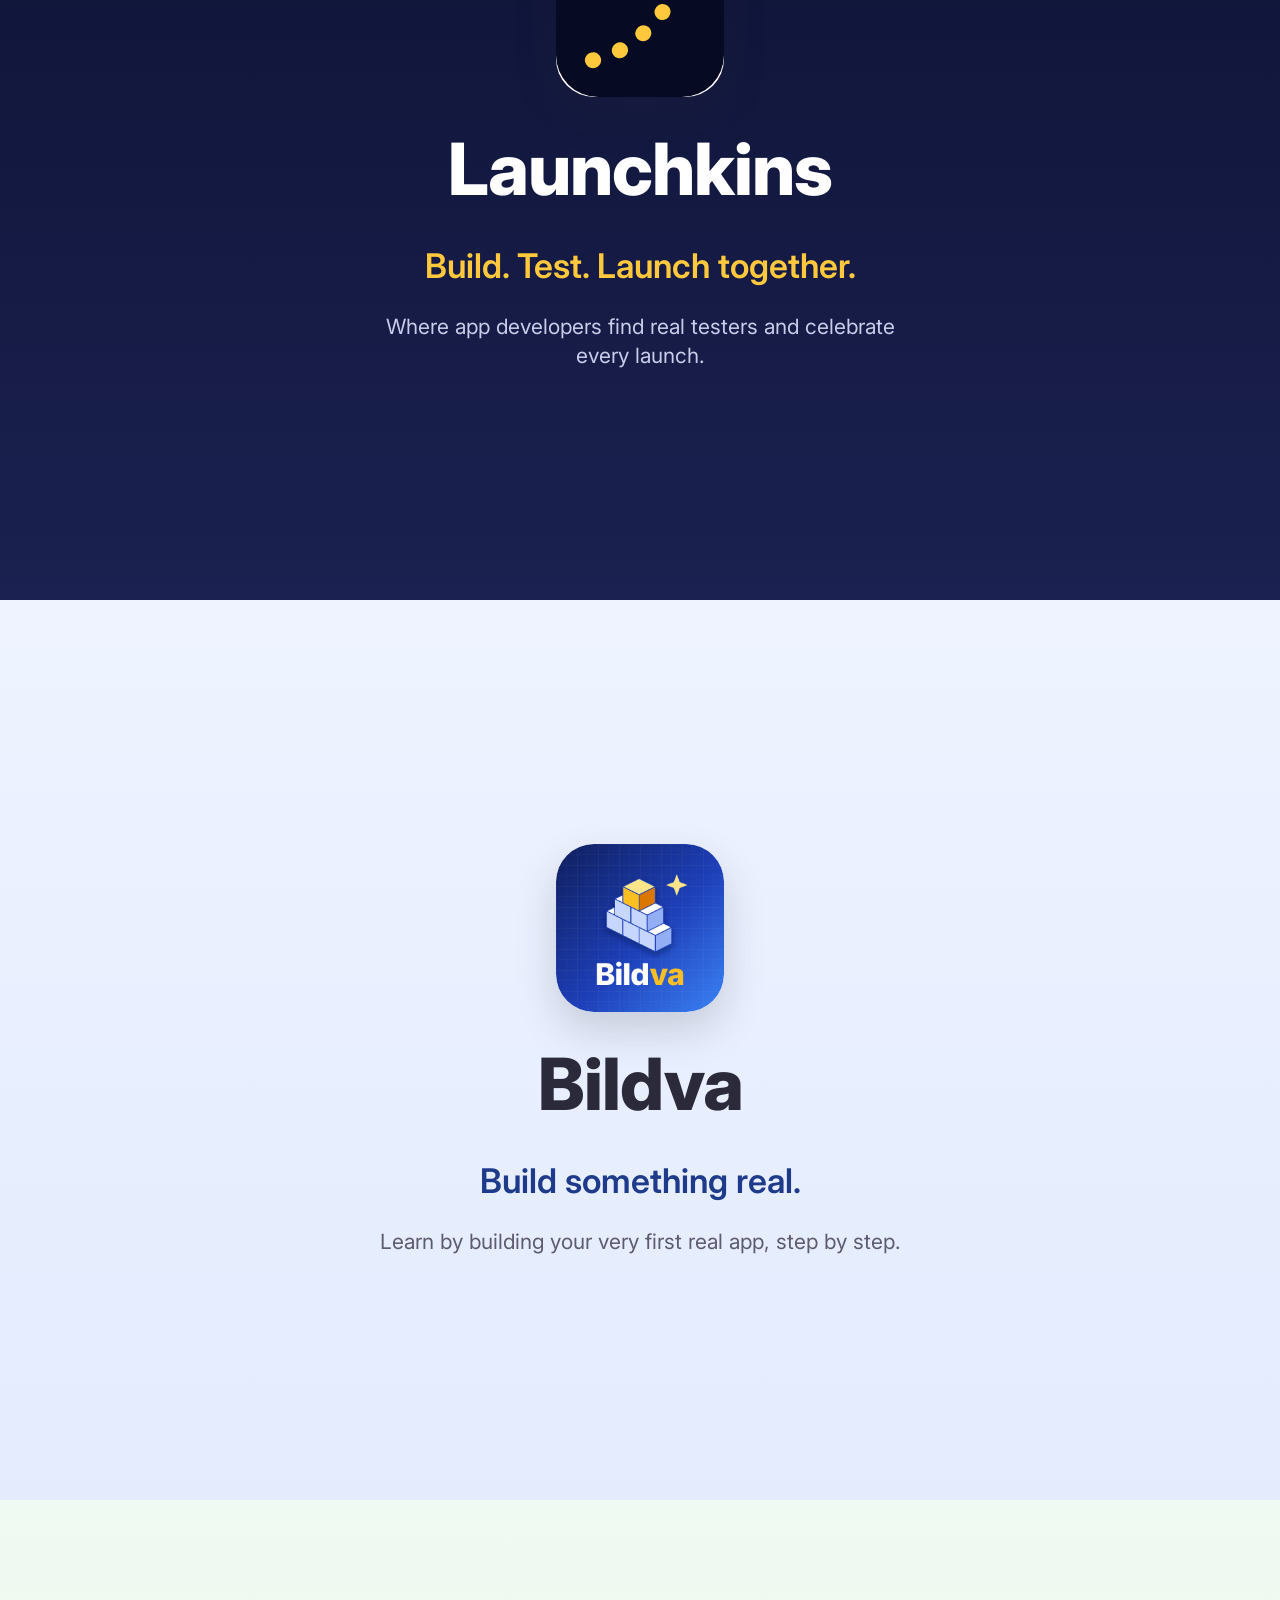
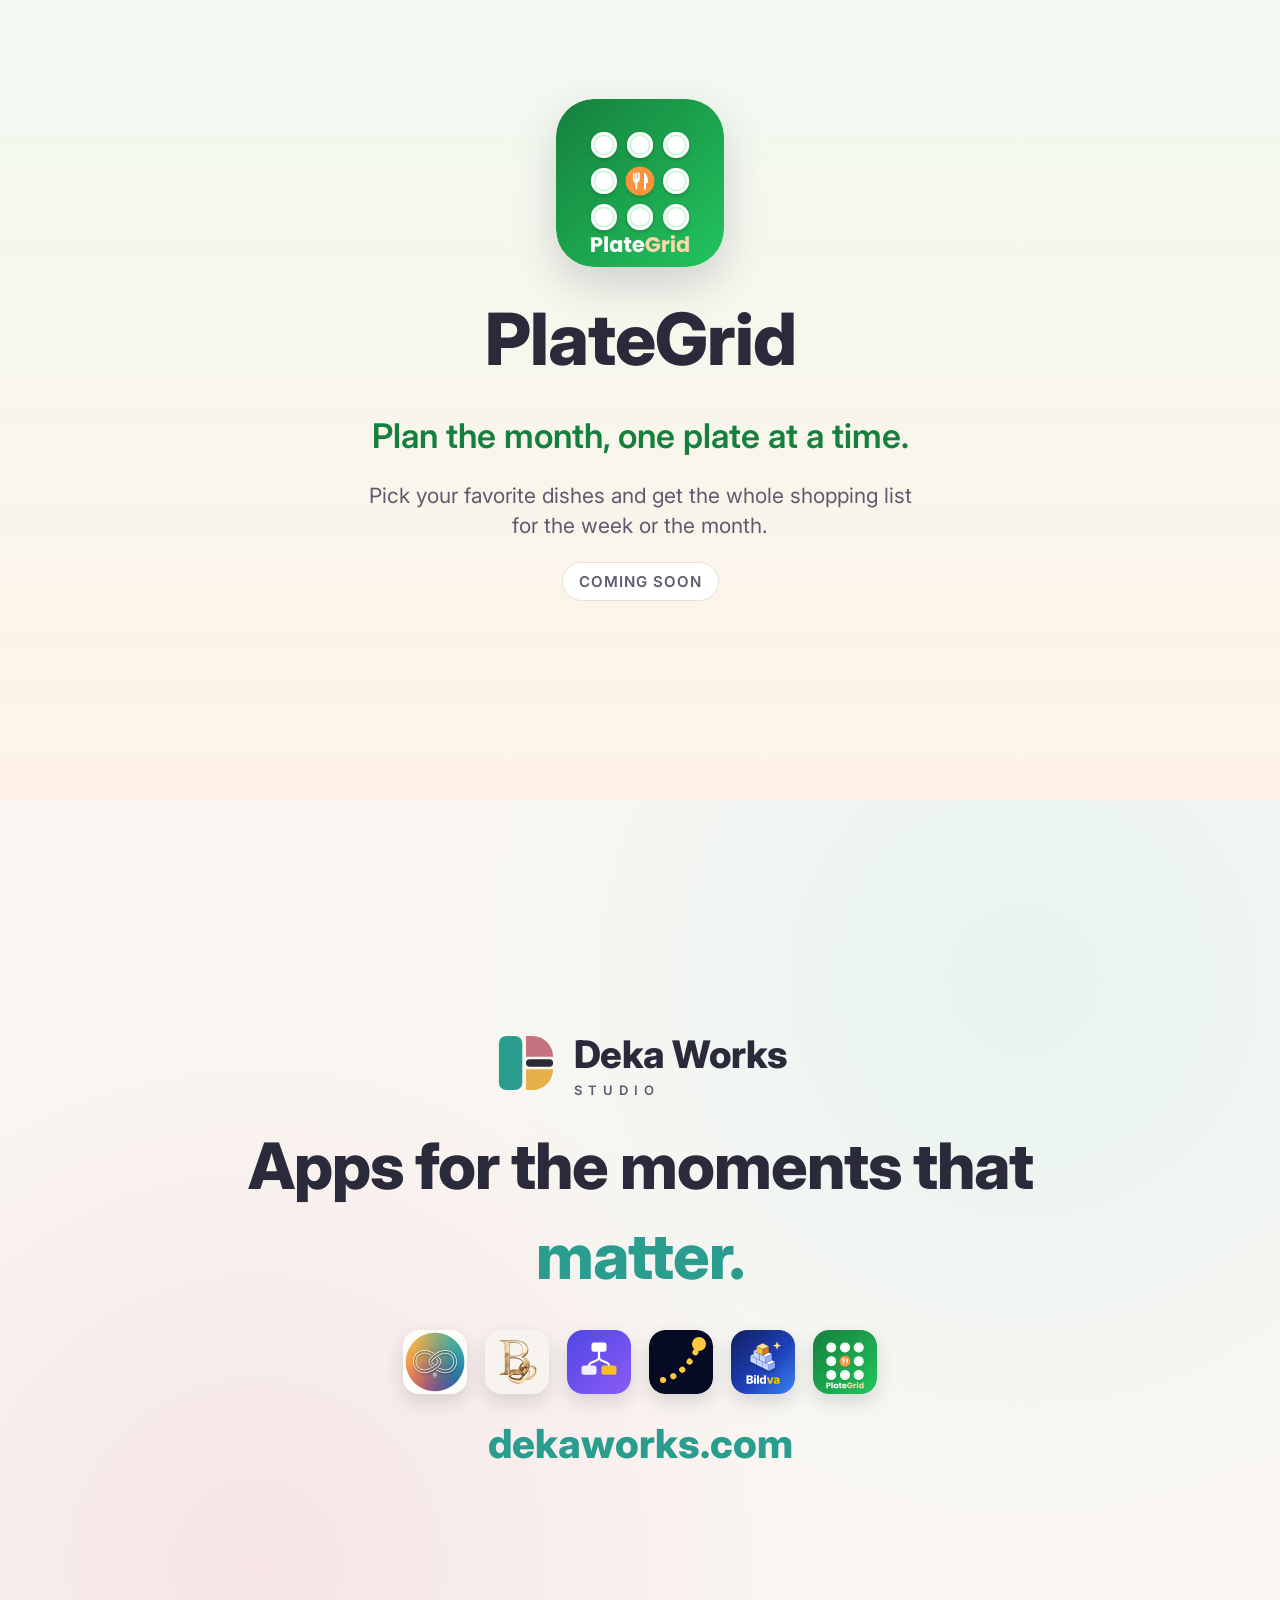
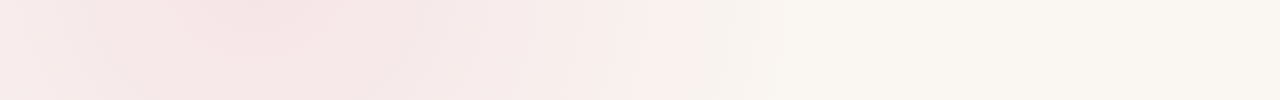
==== commit 51f9441f: "Promo page: MealMap renamed to PlateGrid with new logo Co-Authored-By: Claude Opus 5.5 <noreply@anth" ====
--- a/promo/index.html
+++ b/promo/index.html
@@ -4,7 +4,7 @@
 <meta charset="utf-8">
 <meta name="viewport" content="width=device-width, initial-scale=1">
 <title>Deka Works Studio — Apps made with a real purpose</title>
-<meta name="description" content="Deka Works Studio builds simple apps for real life: Kinties, The Bride Society, FloArte, Launchkins, Bildva and MealMap.">
+<meta name="description" content="Deka Works Studio builds simple apps for real life: Kinties, The Bride Society, FloArte, Launchkins, Bildva and PlateGrid.">
 <link rel="icon" href="img/deka.svg">
 <link rel="preconnect" href="https://fonts.googleapis.com">
 <link rel="preconnect" href="https://fonts.gstatic.com" crossorigin>
@@ -40,8 +40,8 @@
   .launchkins .desc{color:#c9cdea}
   .bildva{background:linear-gradient(180deg,#eef3ff,#e3ebfd)}
   .bildva .tag{color:#1E3A8A}
-  .mealmap{background:linear-gradient(180deg,#effaf2,#fff3e8)}
-  .mealmap .tag{color:#15803D}
+  .plategrid{background:linear-gradient(180deg,#effaf2,#fff3e8)}
+  .plategrid .tag{color:#15803D}
   .end{background:radial-gradient(circle at 80% 20%,#e7f4f1 0,transparent 45%),radial-gradient(circle at 20% 85%,#f6e4e7 0,transparent 45%),var(--bg)}
   .site{font-size:clamp(26px,4vw,40px);font-weight:800;color:var(--teal)}
   .strip{display:flex;gap:18px;flex-wrap:wrap;justify-content:center;margin-top:8px}
@@ -96,10 +96,10 @@
   <p class="desc">Learn by building your very first real app, step by step.</p>
 </section>
 
-<section class="app mealmap">
-  <div class="icon"><img src="img/mealmap.svg" alt="MealMap app icon"></div>
-  <h2>MealMap</h2>
-  <p class="tag">Meals you love. One grocery list.</p>
+<section class="app plategrid">
+  <div class="icon"><img src="img/plategrid.png" alt="PlateGrid app icon"></div>
+  <h2>PlateGrid</h2>
+  <p class="tag">Plan the month, one plate at a time.</p>
   <p class="desc">Pick your favorite dishes and get the whole shopping list for the week or the month.</p>
   <span class="soon">Coming soon</span>
 </section>
@@ -108,7 +108,7 @@
   <div class="wordmark"><img src="img/deka.svg" alt=""><div><span>Deka Works</span><small>STUDIO</small></div></div>
   <h1>Apps for the moments that <em>matter.</em></h1>
   <div class="strip">
-    <img src="img/kinties.jpg" alt="Kinties"><img src="img/tbs.jpg" alt="The Bride Society"><img src="img/floarte.svg" alt="FloArte"><img src="img/launchkins.svg" alt="Launchkins"><img src="img/bildva.png" alt="Bildva"><img src="img/mealmap.svg" alt="MealMap">
+    <img src="img/kinties.jpg" alt="Kinties"><img src="img/tbs.jpg" alt="The Bride Society"><img src="img/floarte.svg" alt="FloArte"><img src="img/launchkins.svg" alt="Launchkins"><img src="img/bildva.png" alt="Bildva"><img src="img/plategrid.png" alt="PlateGrid">
   </div>
   <p class="site">dekaworks.com</p>
 </section>
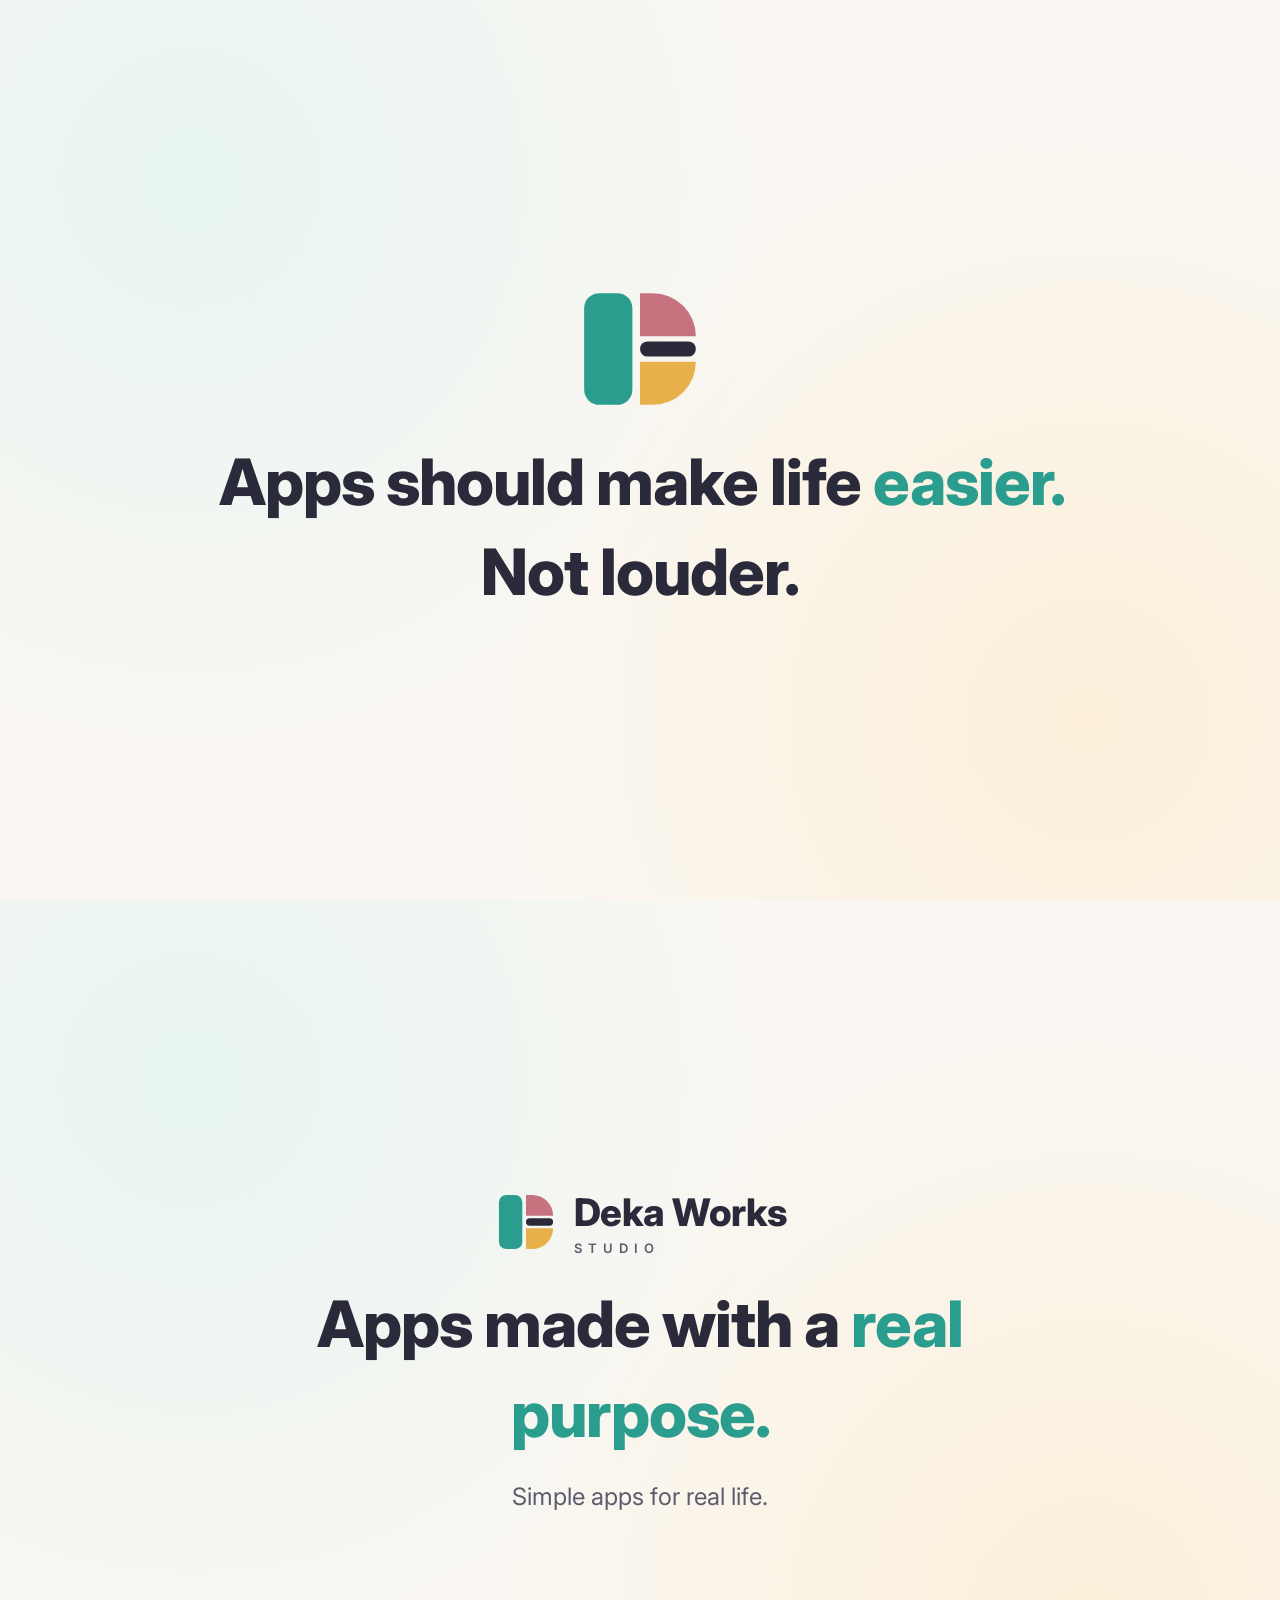
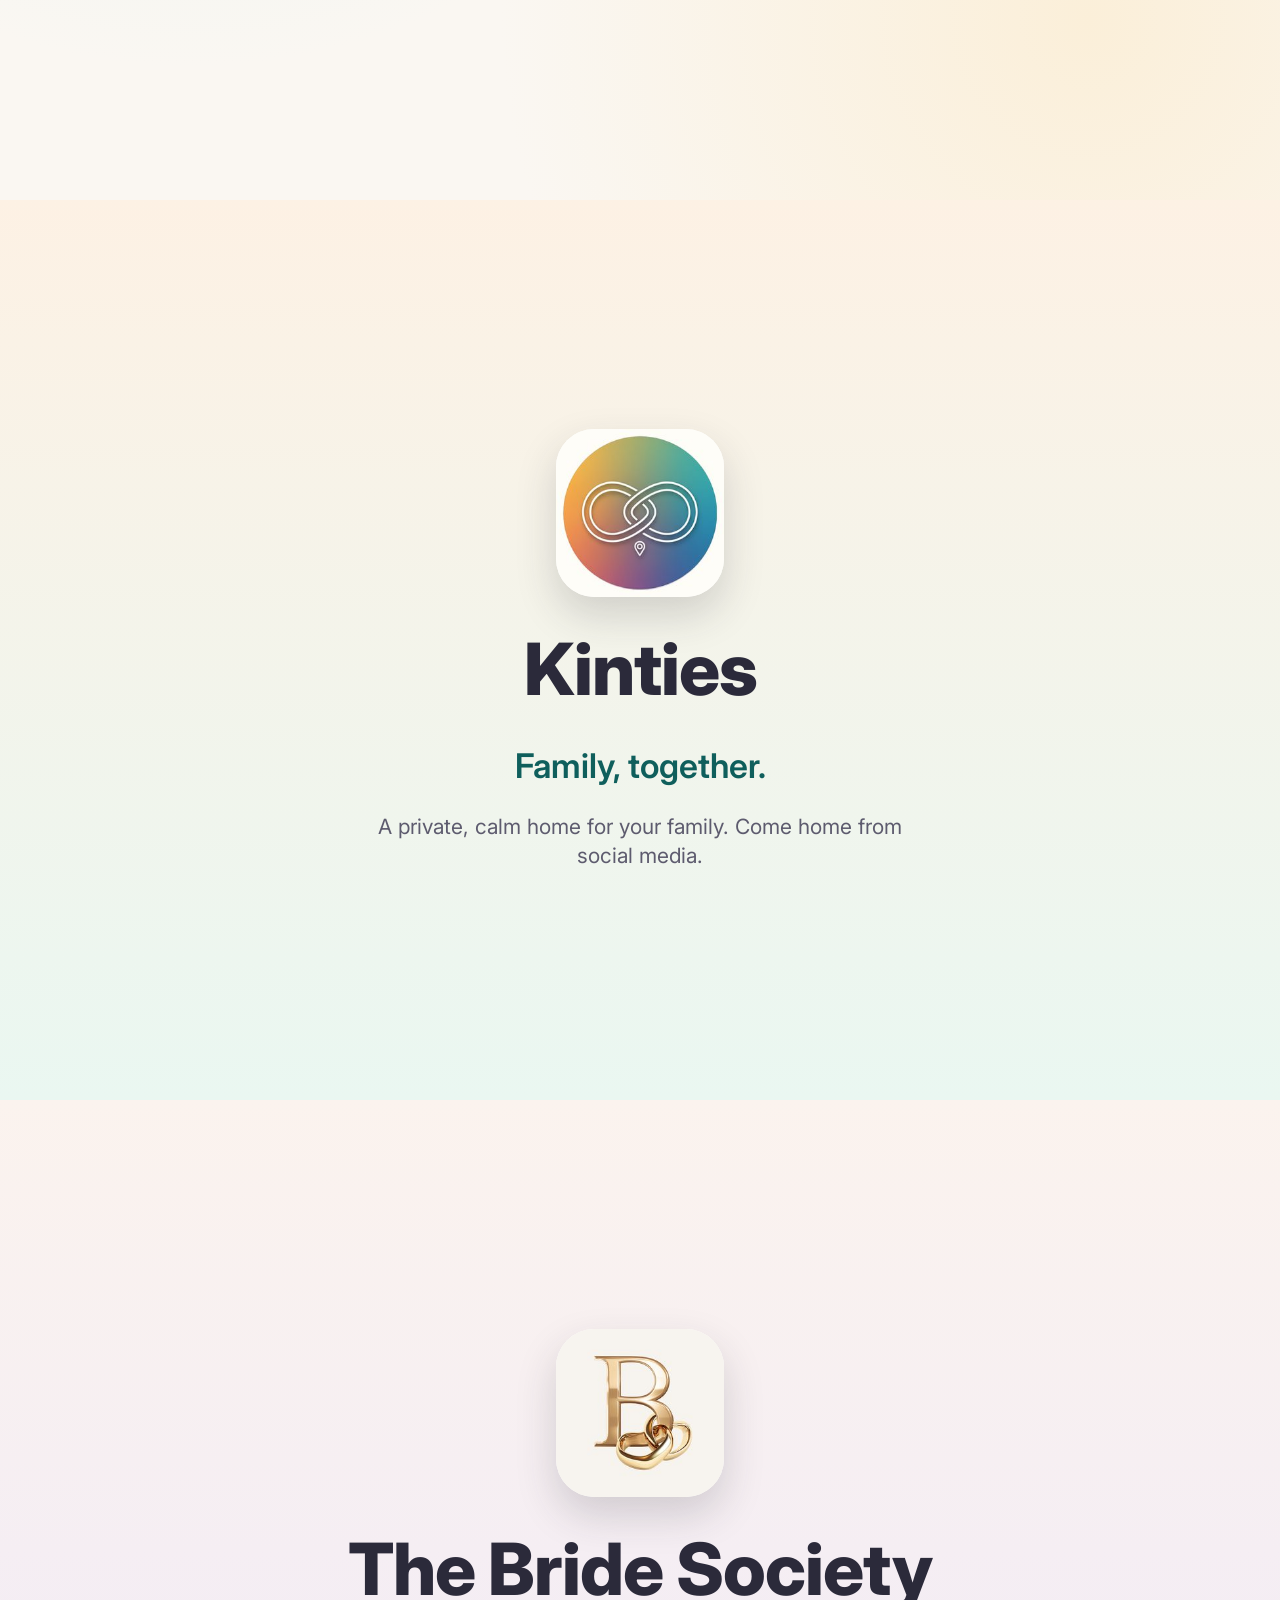
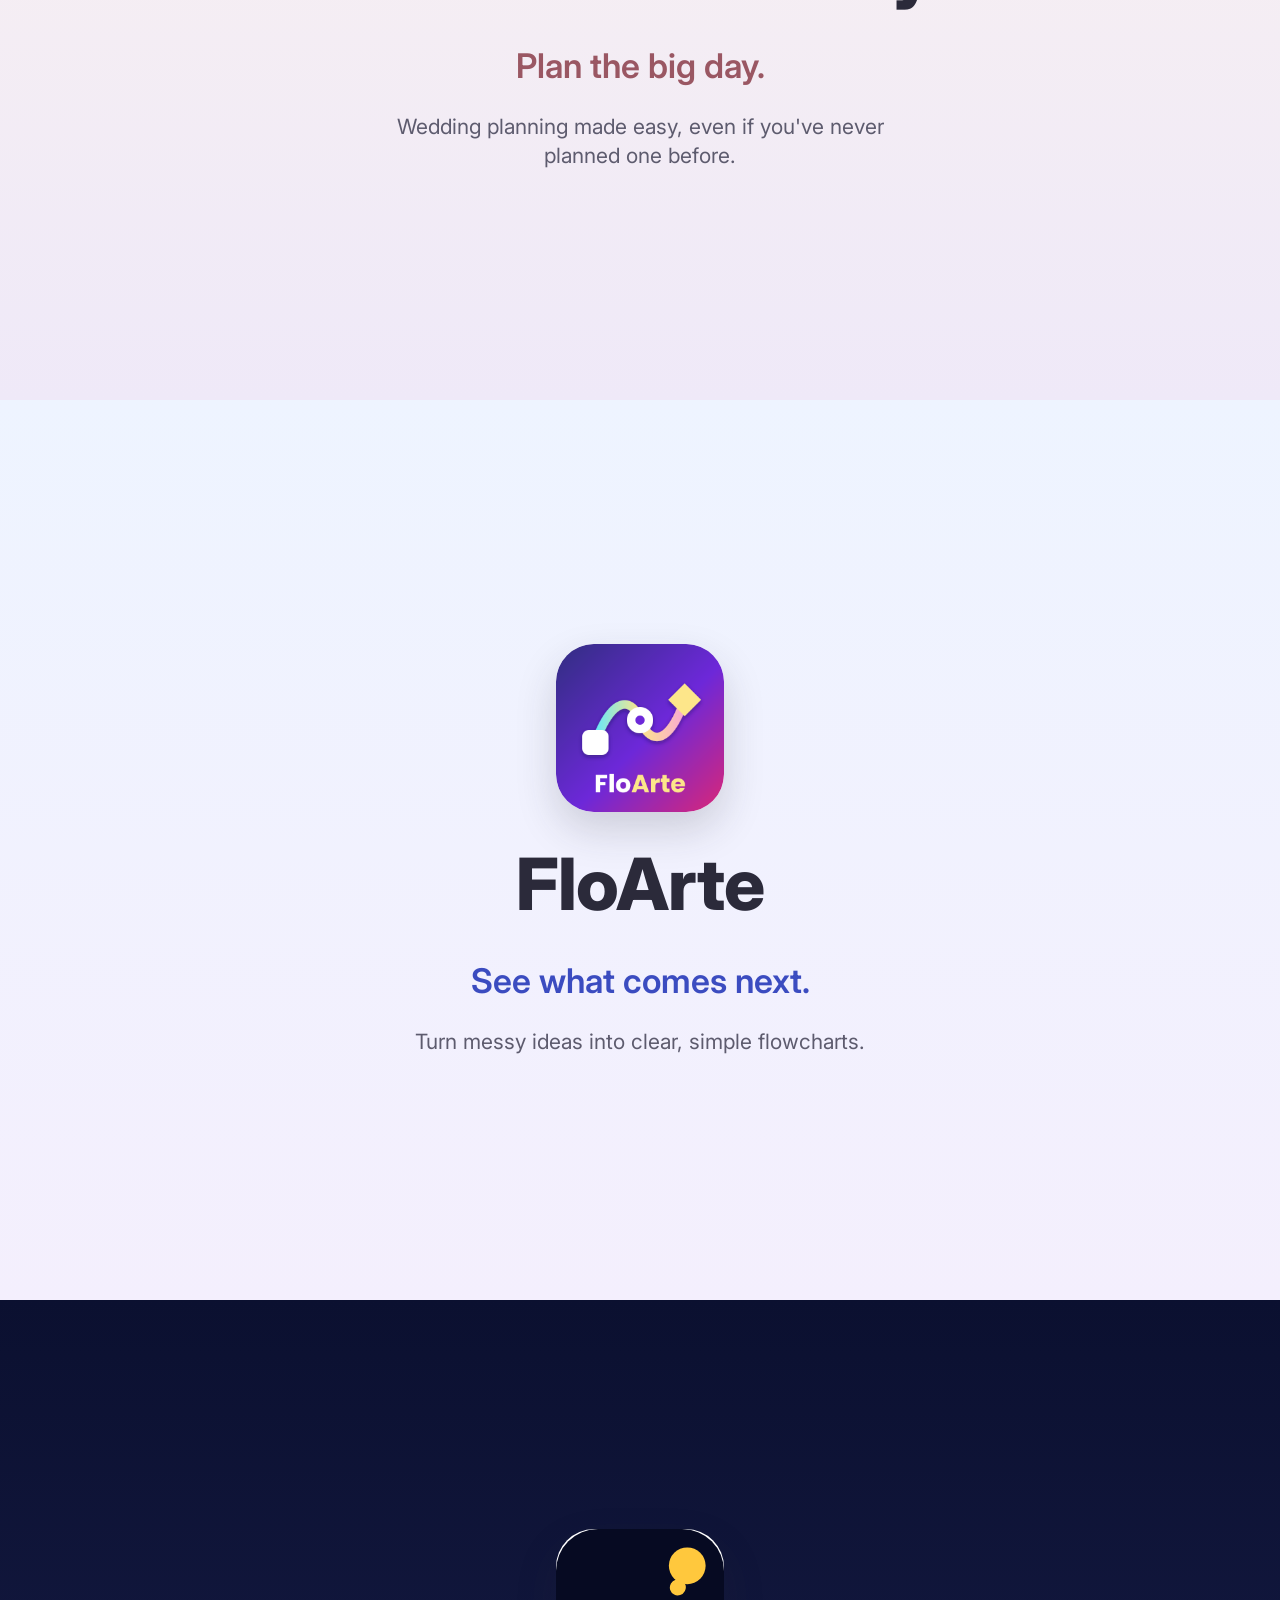
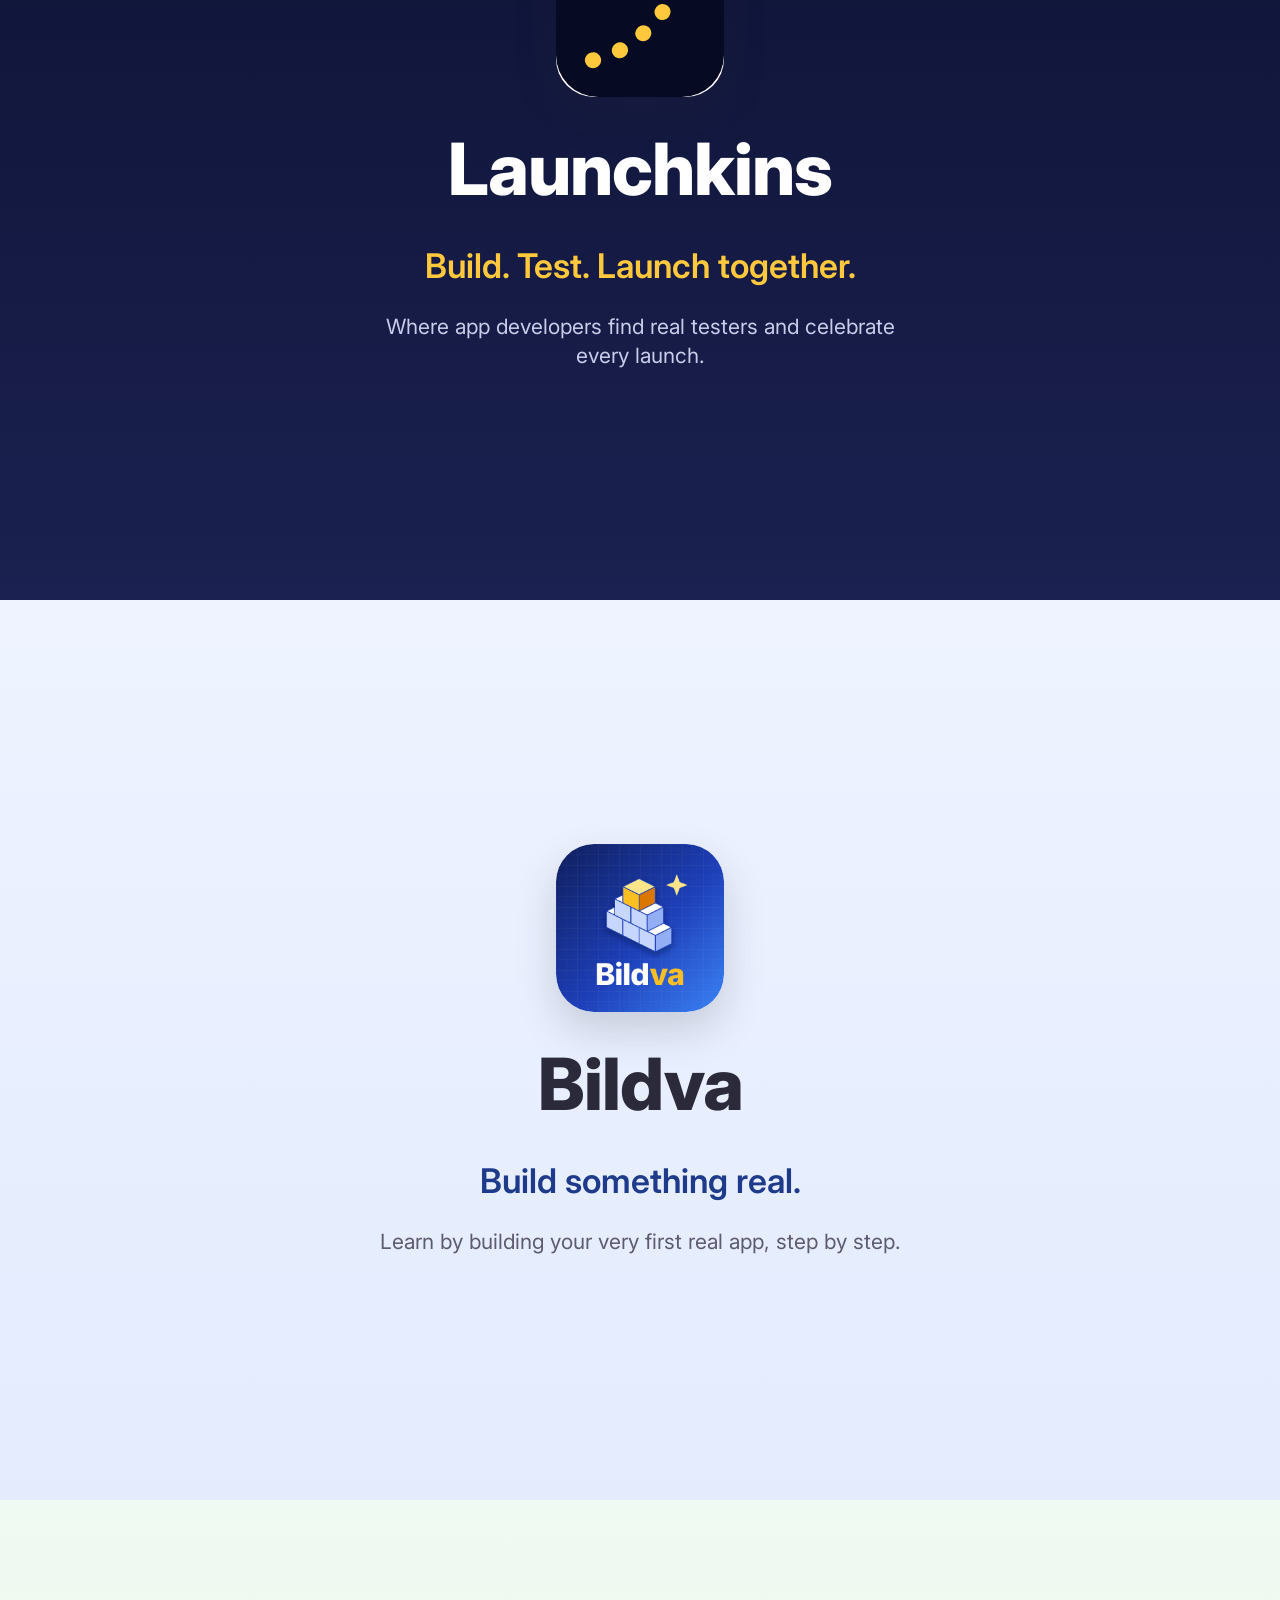
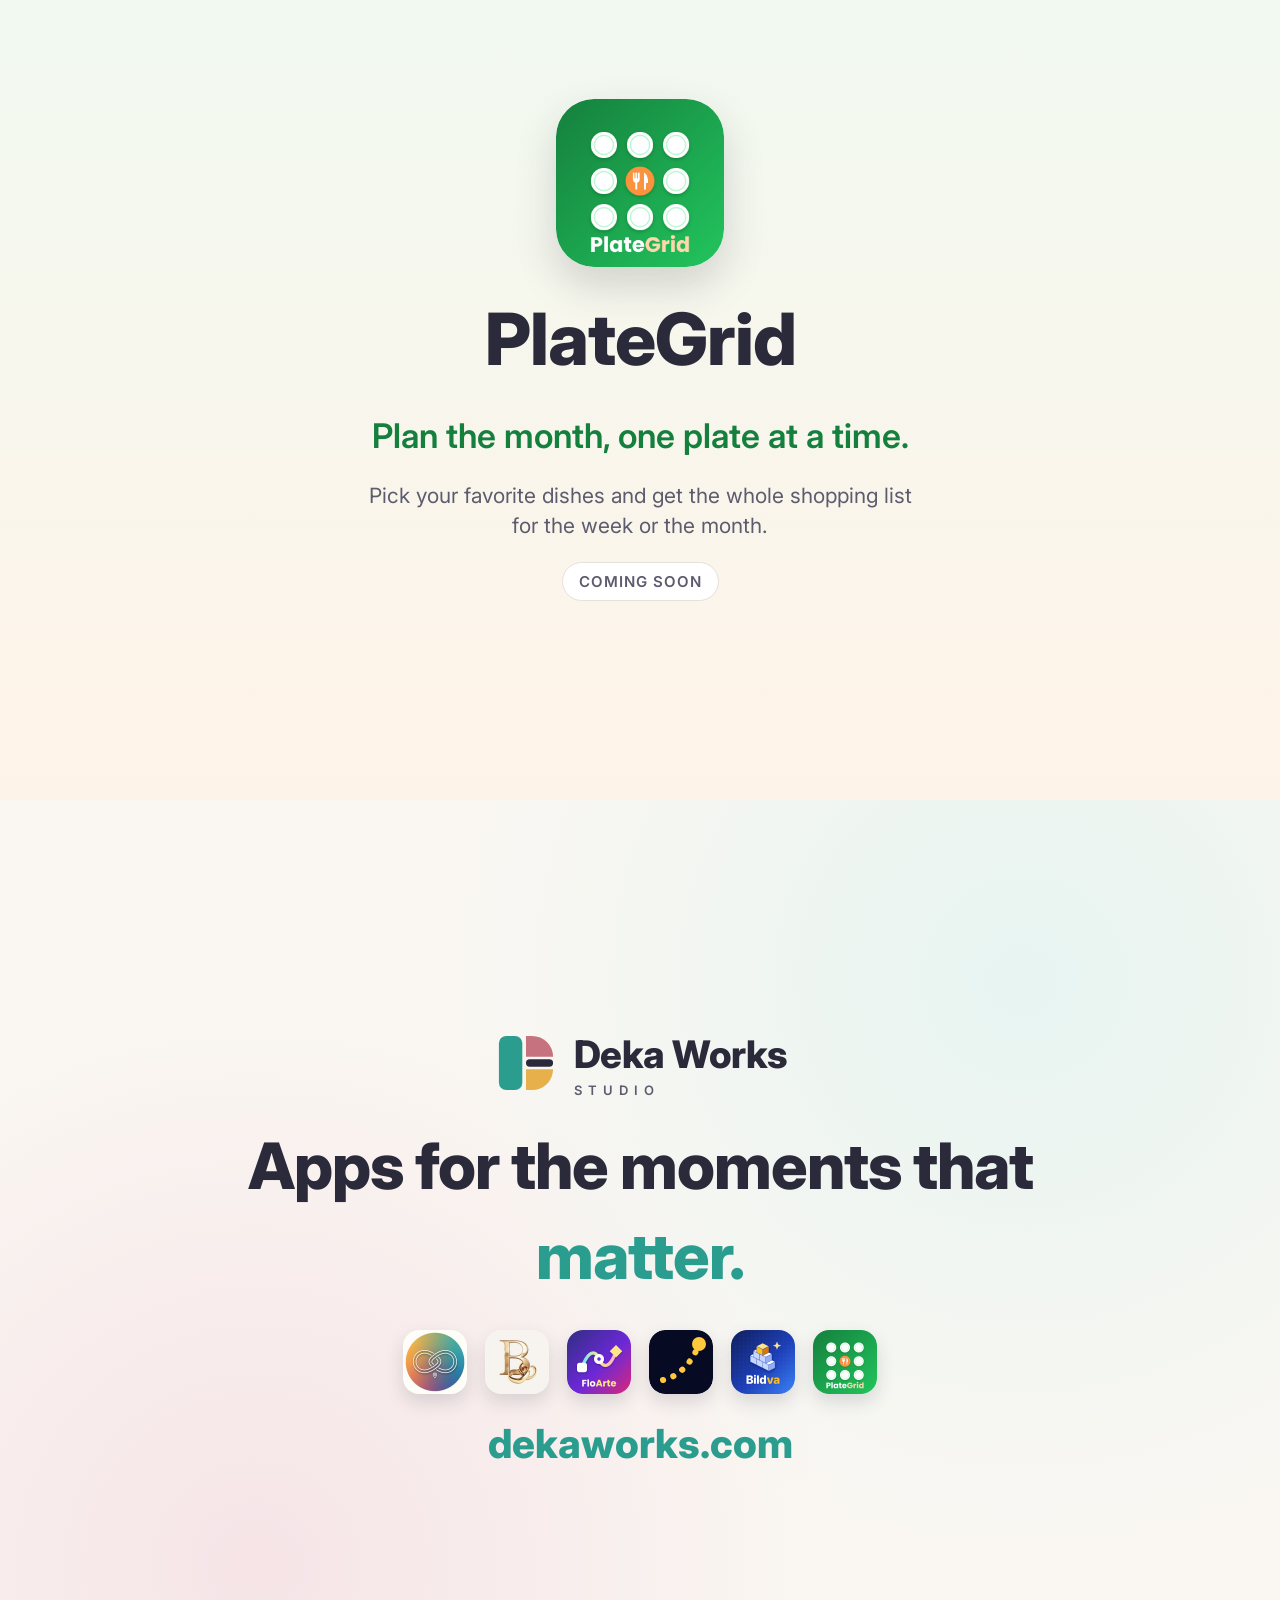
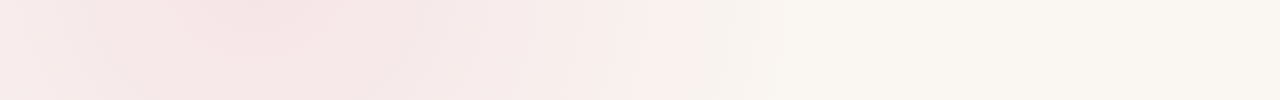
==== commit b54ea8c9: "Promo page: new FloArte logo Co-Authored-By: Claude Opus 5.5 <noreply@anthropic.com> Claude-Session:" ====
--- a/promo/index.html
+++ b/promo/index.html
@@ -76,7 +76,7 @@
 </section>
 
 <section class="app floarte">
-  <div class="icon"><img src="img/floarte.svg" alt="FloArte app icon"></div>
+  <div class="icon"><img src="img/floarte.png" alt="FloArte app icon"></div>
   <h2>FloArte</h2>
   <p class="tag">See what comes next.</p>
   <p class="desc">Turn messy ideas into clear, simple flowcharts.</p>
@@ -108,7 +108,7 @@
   <div class="wordmark"><img src="img/deka.svg" alt=""><div><span>Deka Works</span><small>STUDIO</small></div></div>
   <h1>Apps for the moments that <em>matter.</em></h1>
   <div class="strip">
-    <img src="img/kinties.jpg" alt="Kinties"><img src="img/tbs.jpg" alt="The Bride Society"><img src="img/floarte.svg" alt="FloArte"><img src="img/launchkins.svg" alt="Launchkins"><img src="img/bildva.png" alt="Bildva"><img src="img/plategrid.png" alt="PlateGrid">
+    <img src="img/kinties.jpg" alt="Kinties"><img src="img/tbs.jpg" alt="The Bride Society"><img src="img/floarte.png" alt="FloArte"><img src="img/launchkins.svg" alt="Launchkins"><img src="img/bildva.png" alt="Bildva"><img src="img/plategrid.png" alt="PlateGrid">
   </div>
   <p class="site">dekaworks.com</p>
 </section>
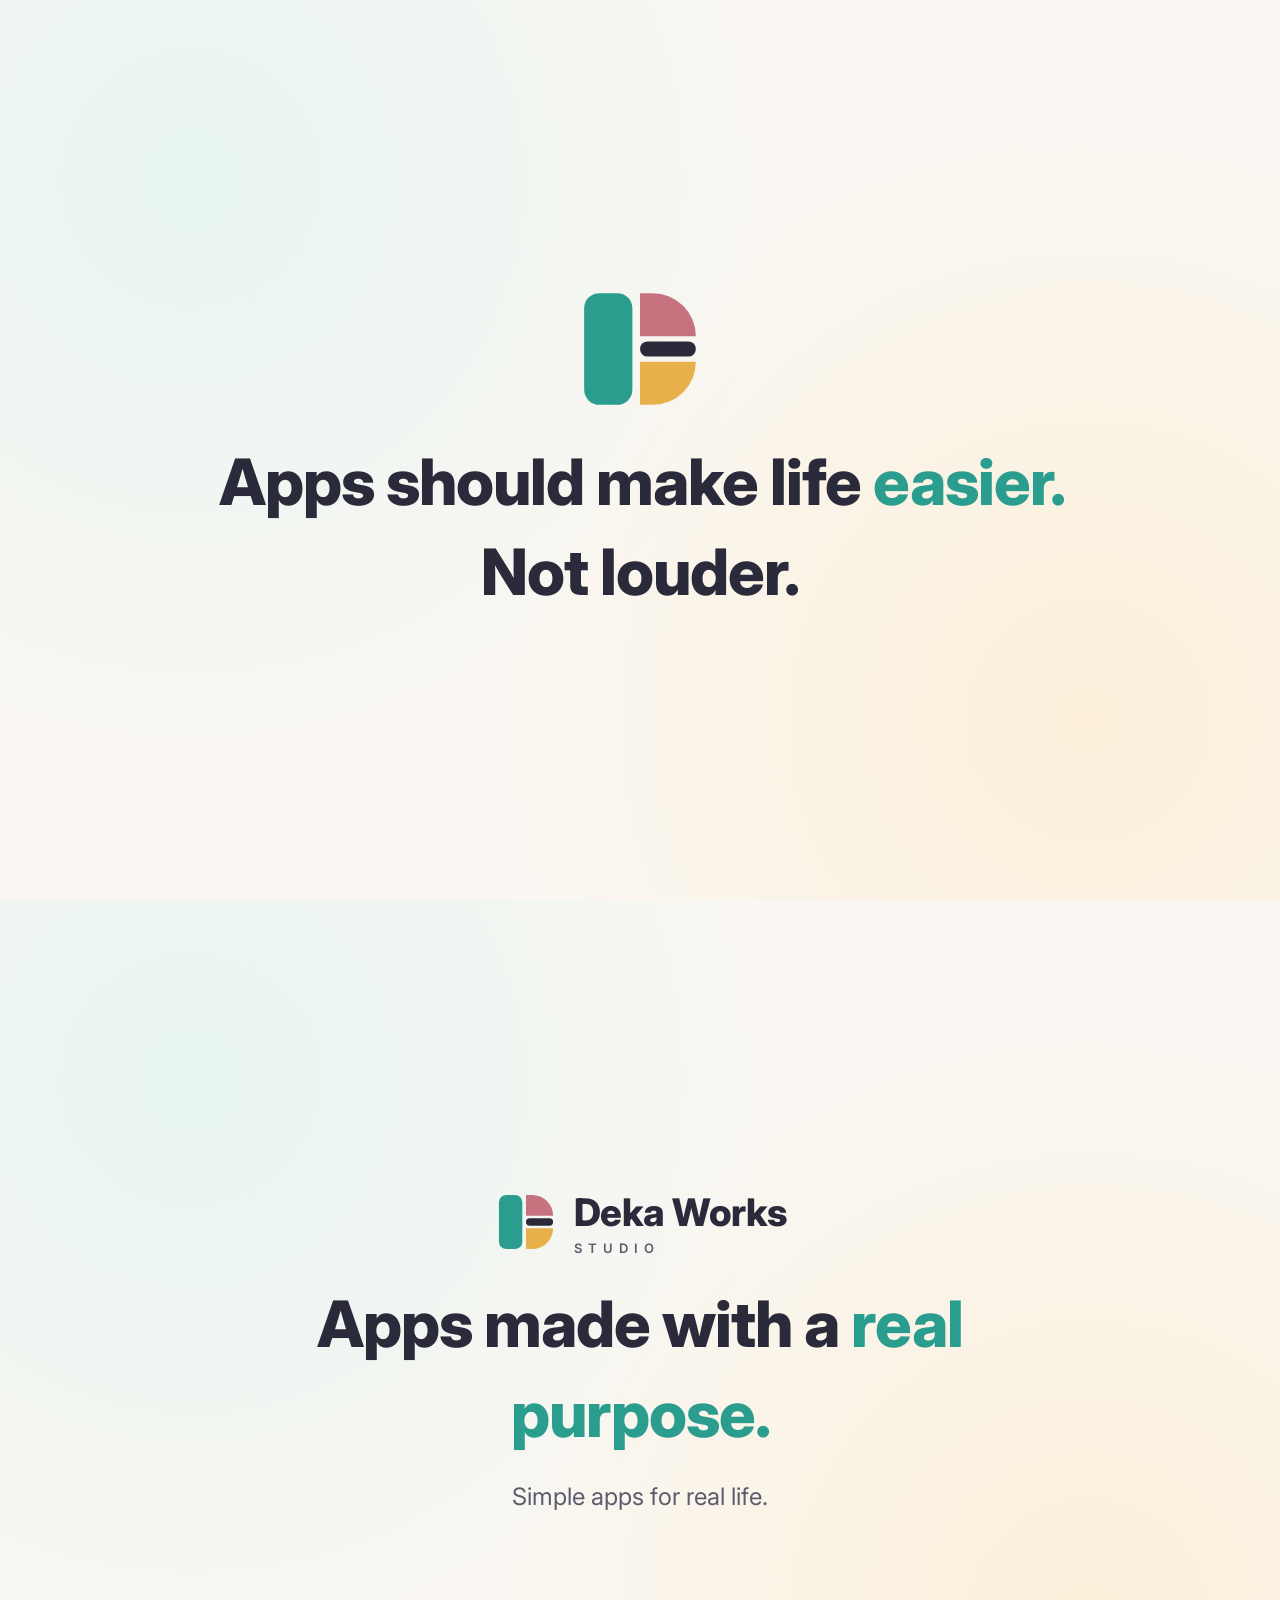
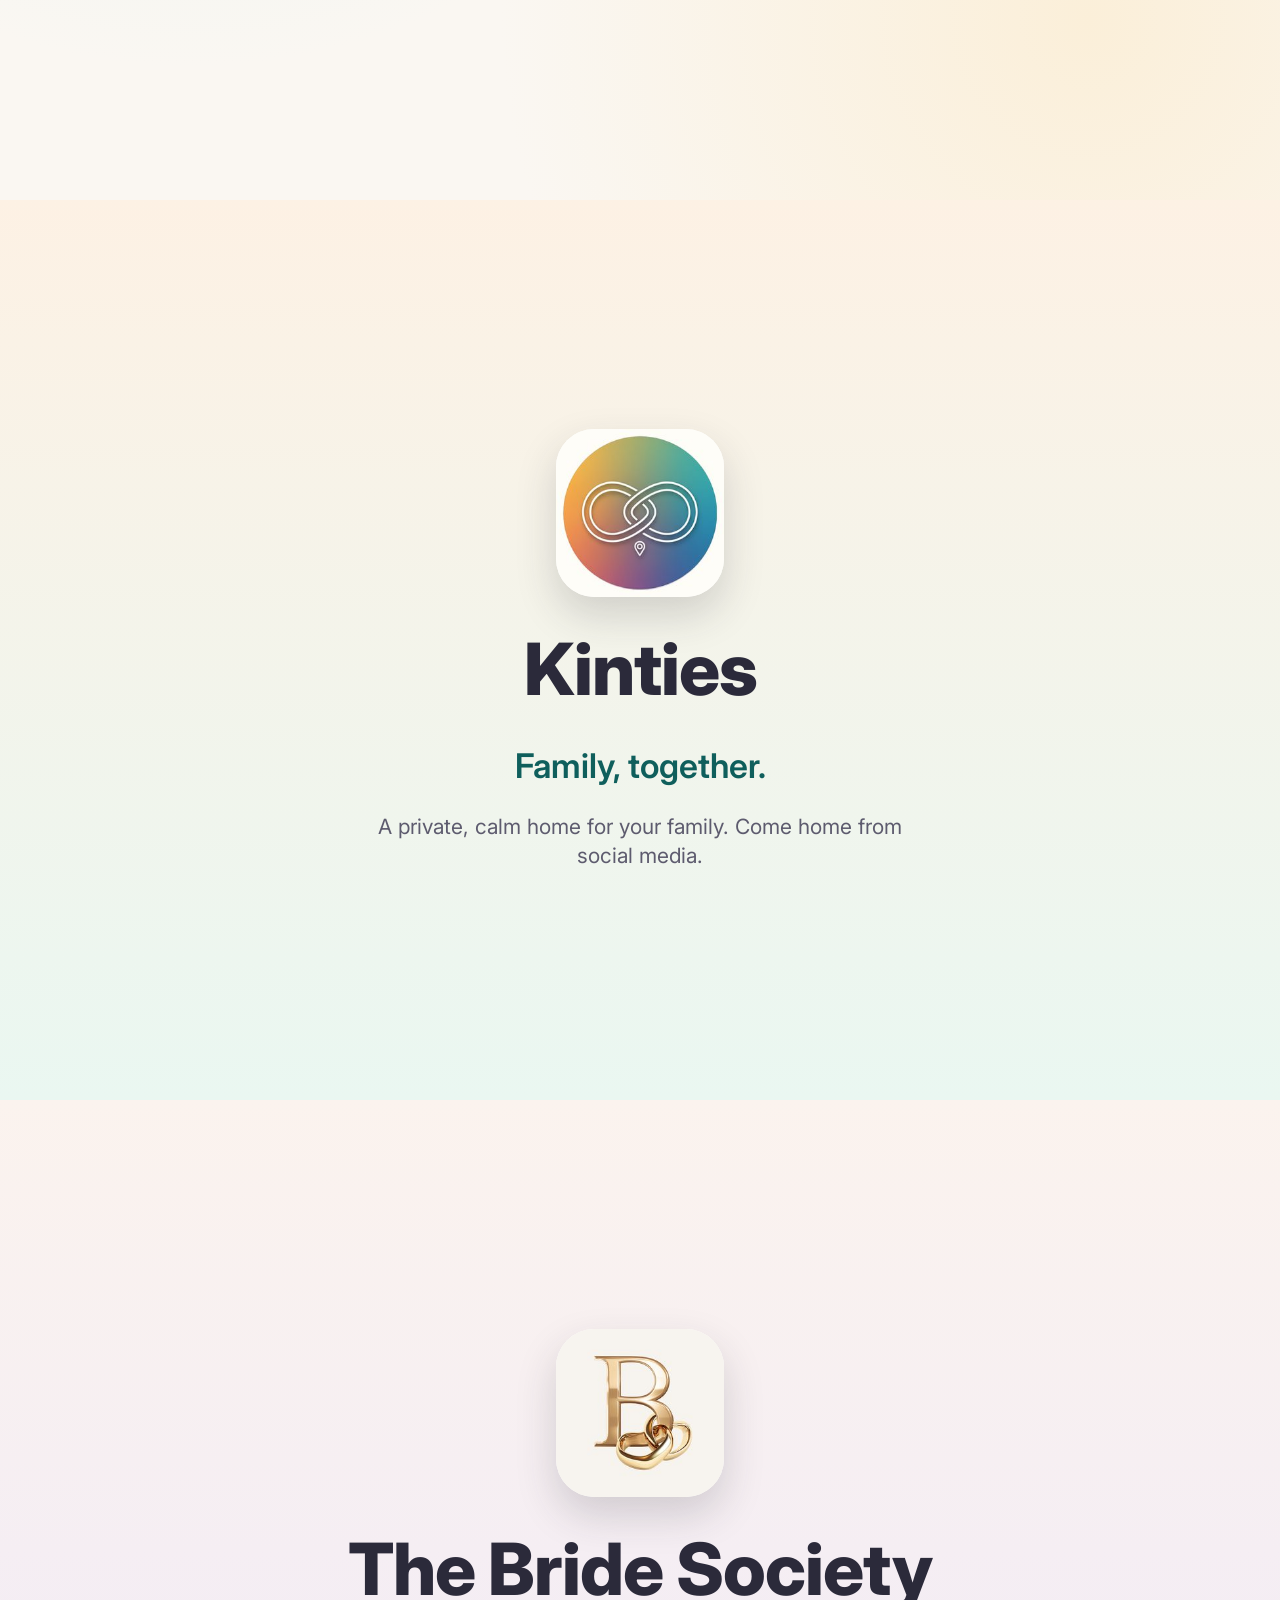
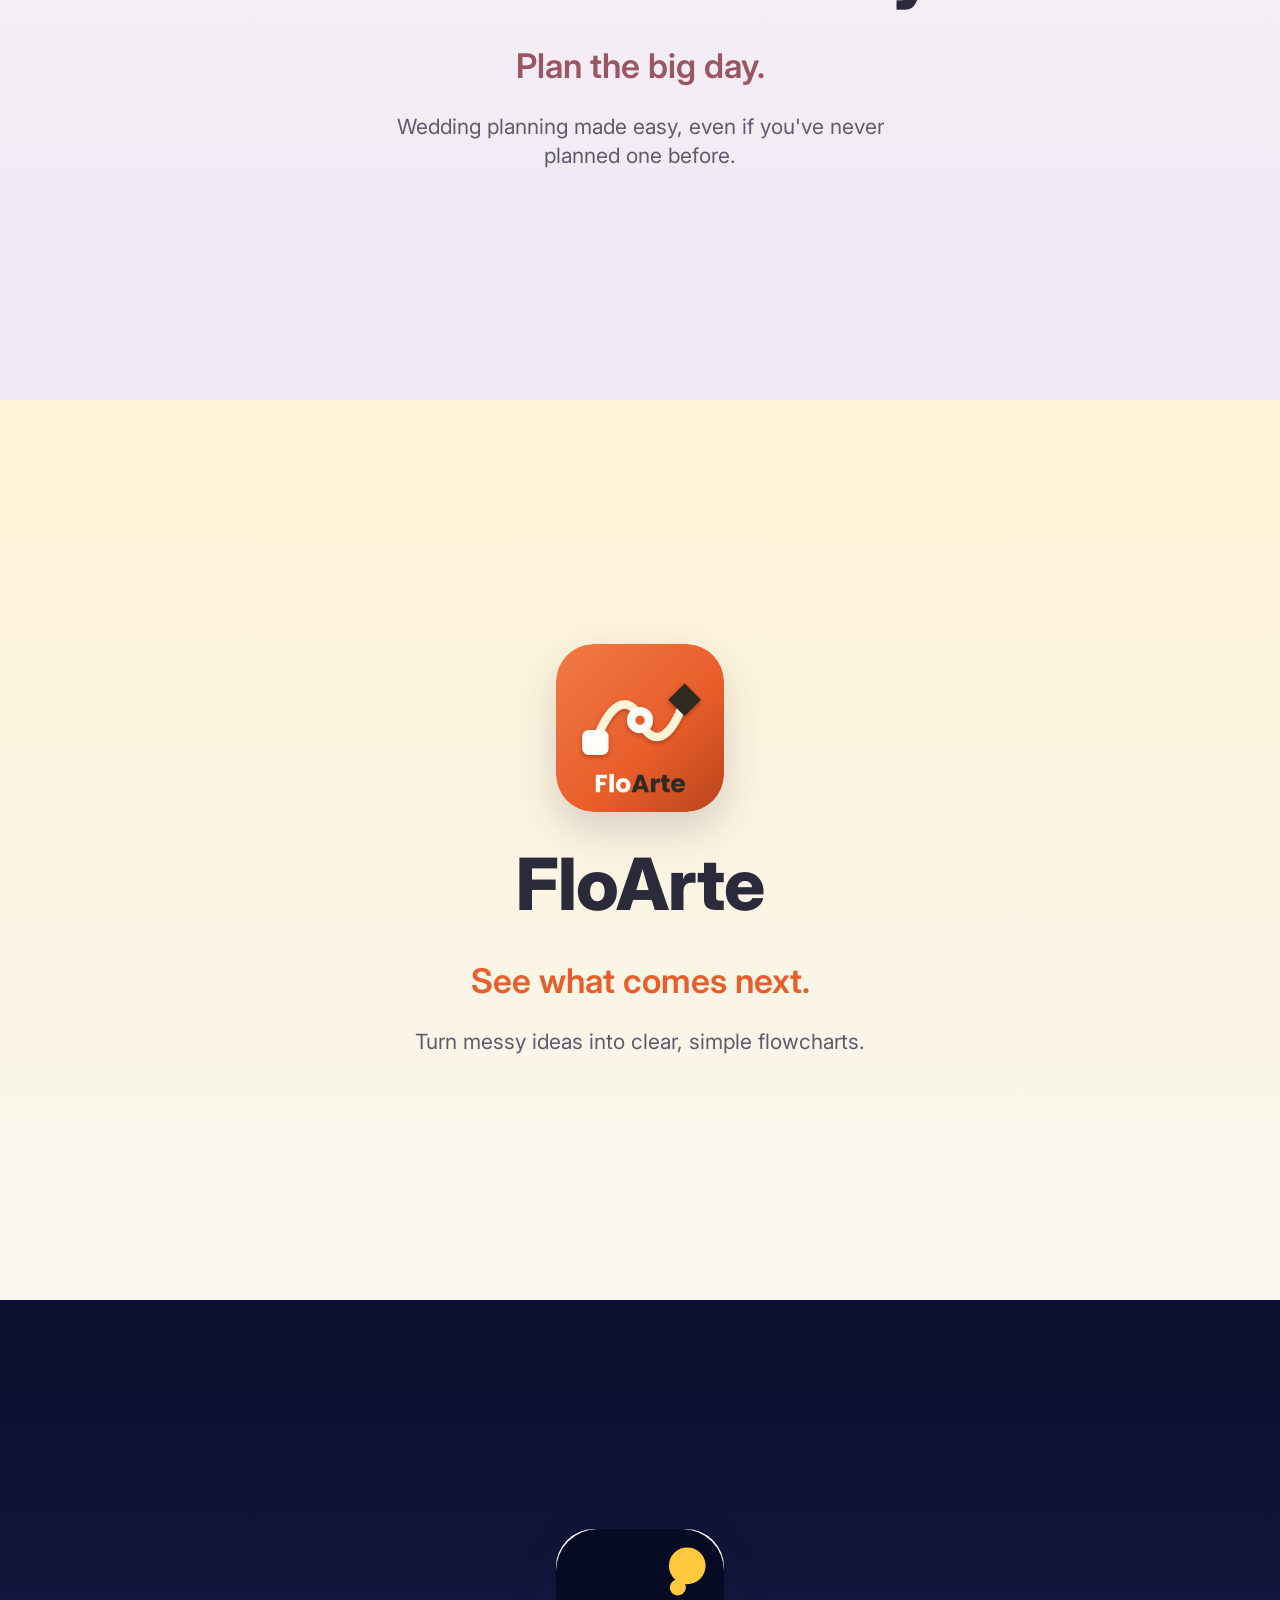
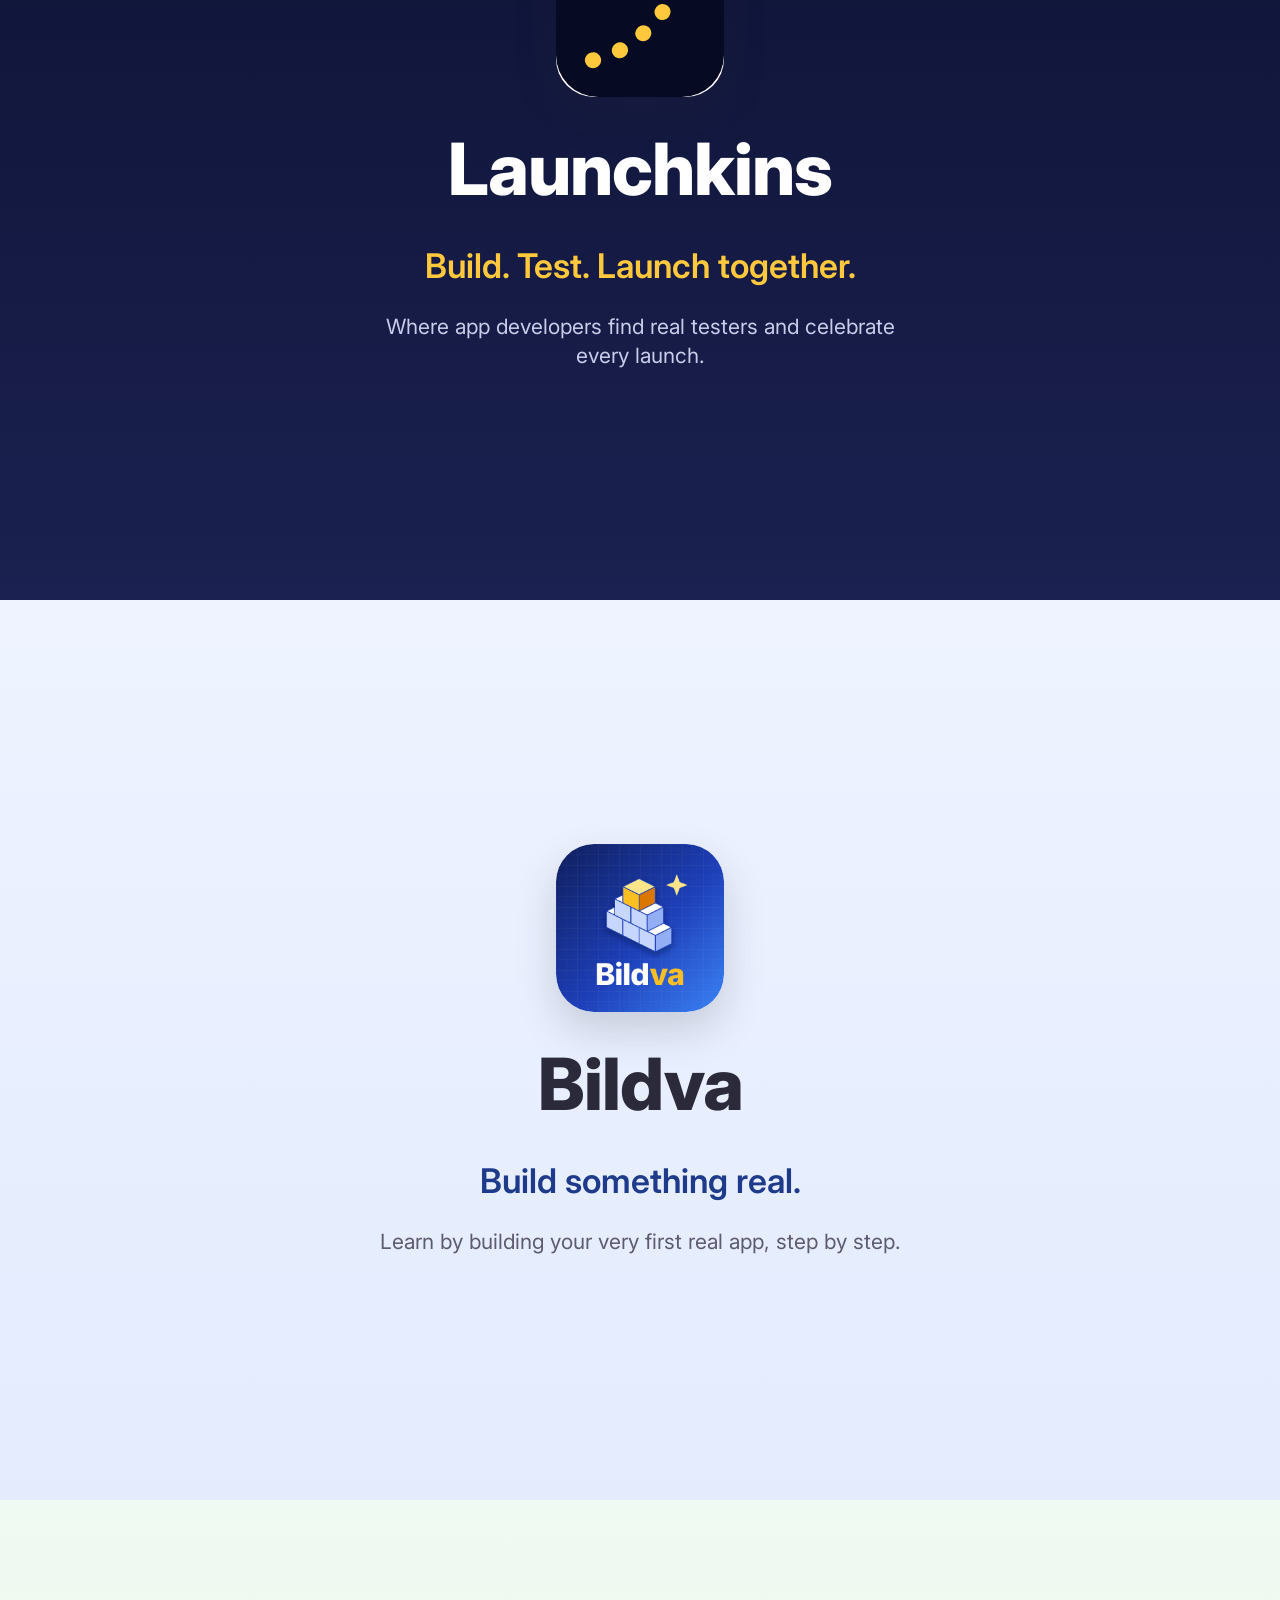
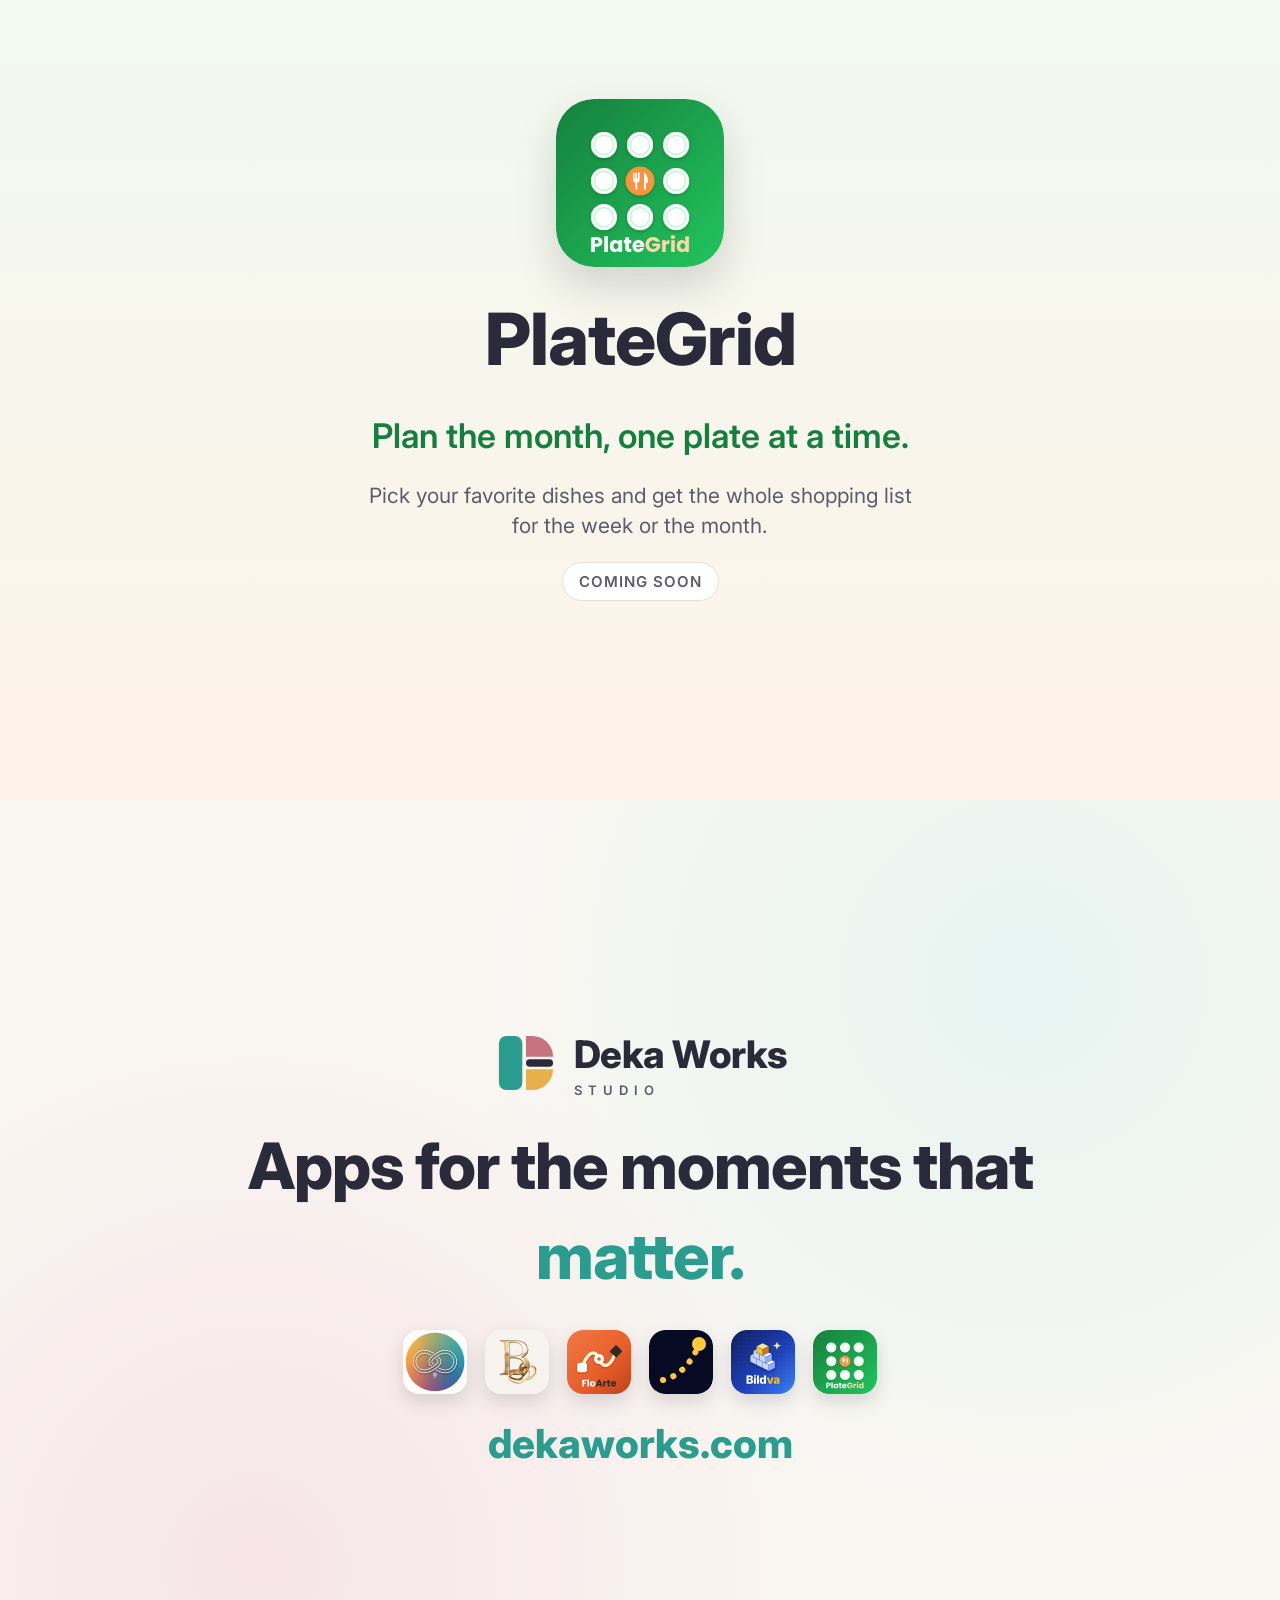
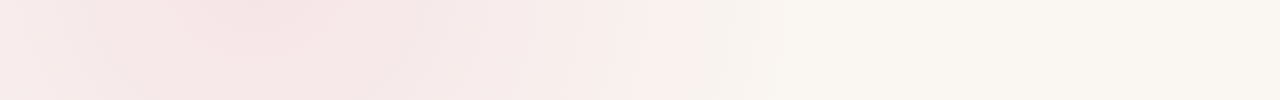
==== commit 54b56c25: "Promo page: FloArte logo and section in FloArte colors Co-Authored-By: Claude Opus 5.5 <noreply@anth" ====
--- a/promo/index.html
+++ b/promo/index.html
@@ -33,8 +33,8 @@
   .kinties .tag{color:#0f5f5c}
   .tbs{background:linear-gradient(180deg,#fbf3ee,#efe9f8)}
   .tbs .tag{color:#9a5763}
-  .floarte{background:linear-gradient(180deg,#eef4ff,#f4effd)}
-  .floarte .tag{color:#3b4cc0}
+  .floarte{background:linear-gradient(180deg,#fff3d6,#f8f6ef)}
+  .floarte .tag{color:#E85D2A}
   .launchkins{background:linear-gradient(180deg,#0b1030,#1b2150);color:#fff}
   .launchkins .tag{color:#FFC83D}
   .launchkins .desc{color:#c9cdea}
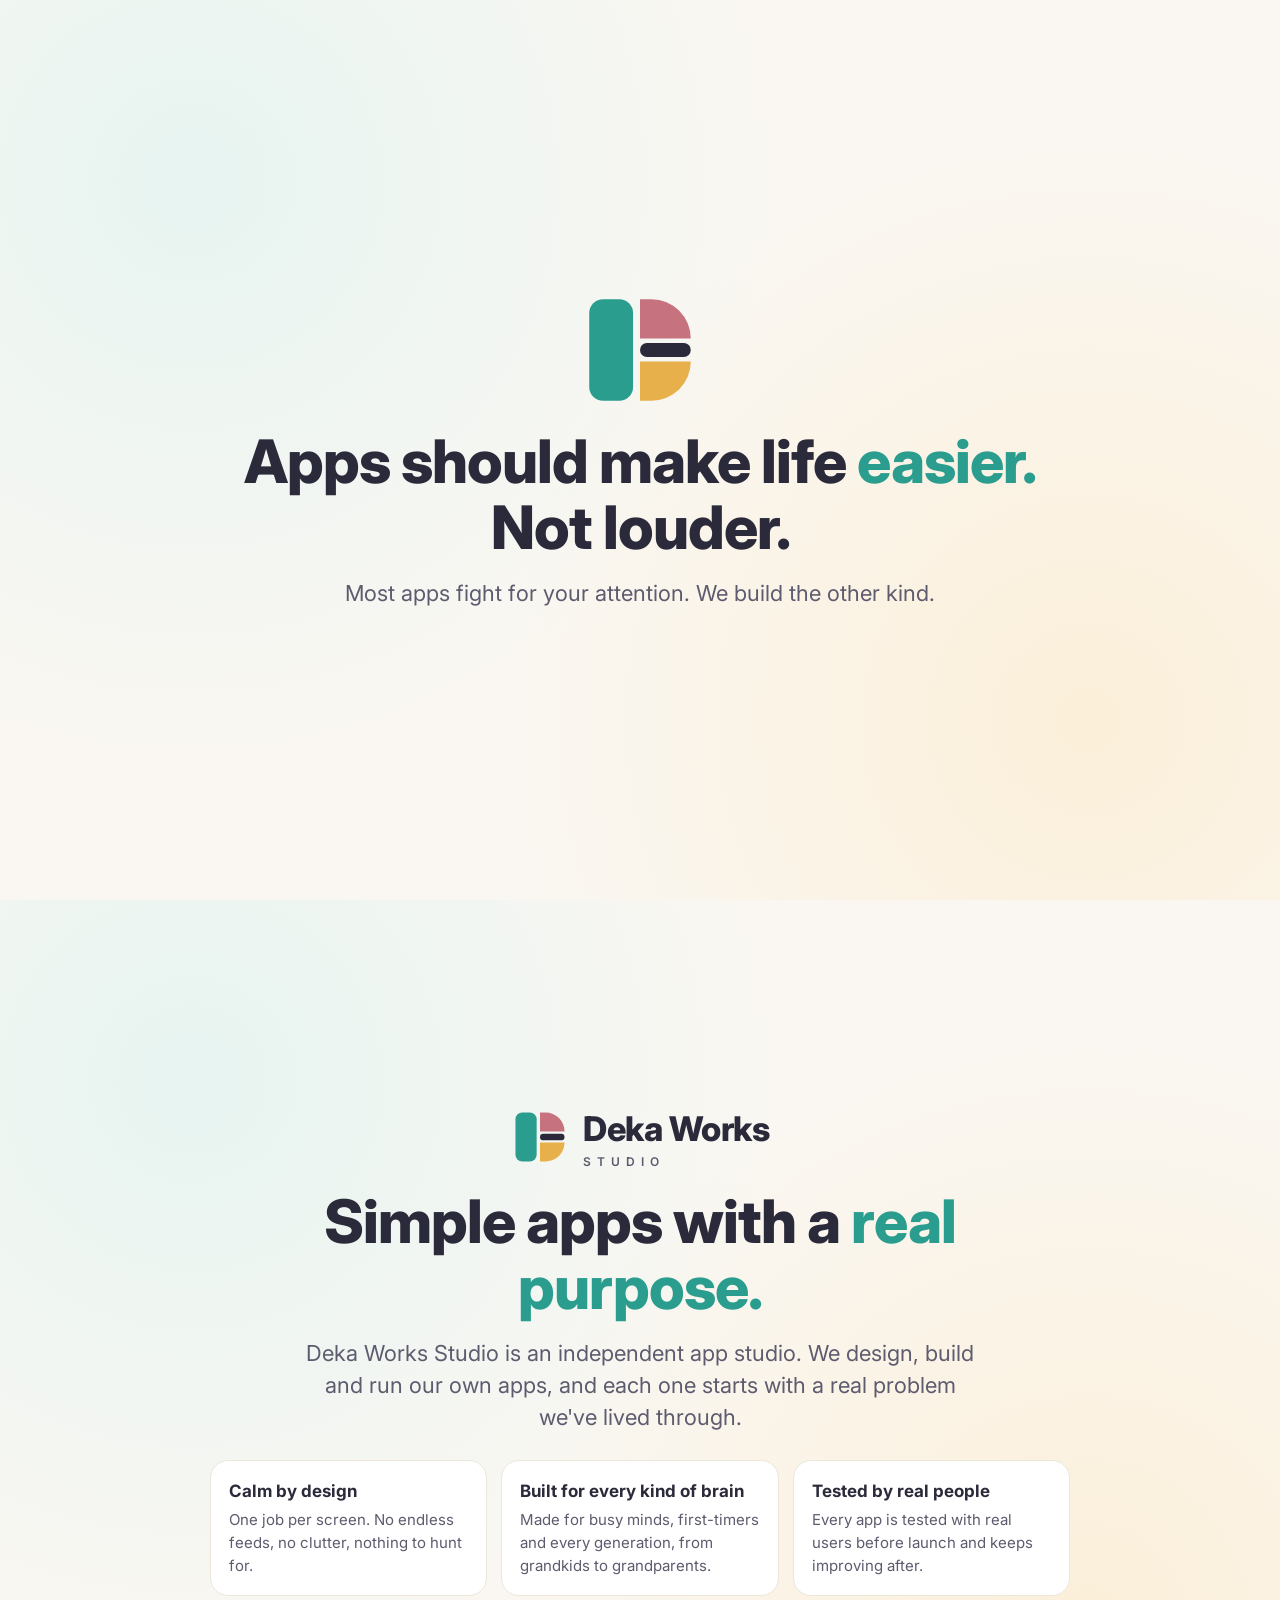
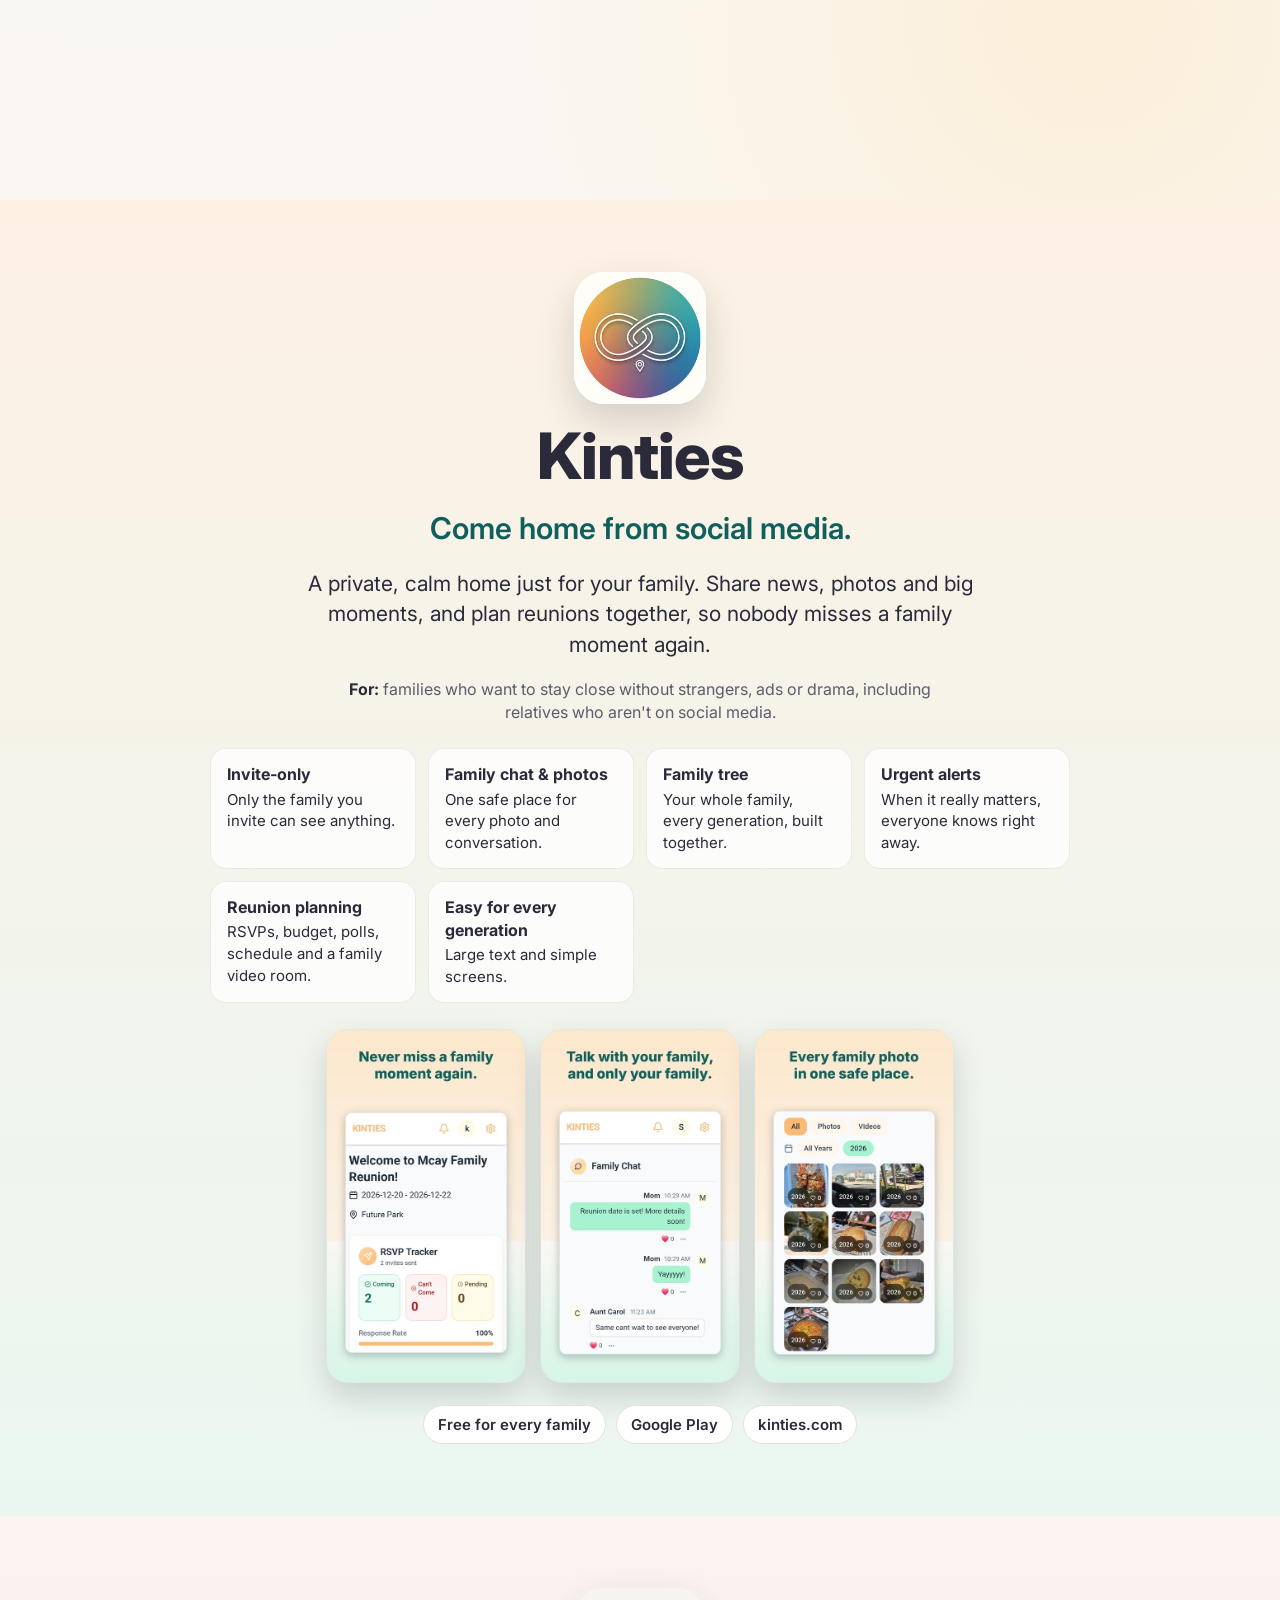
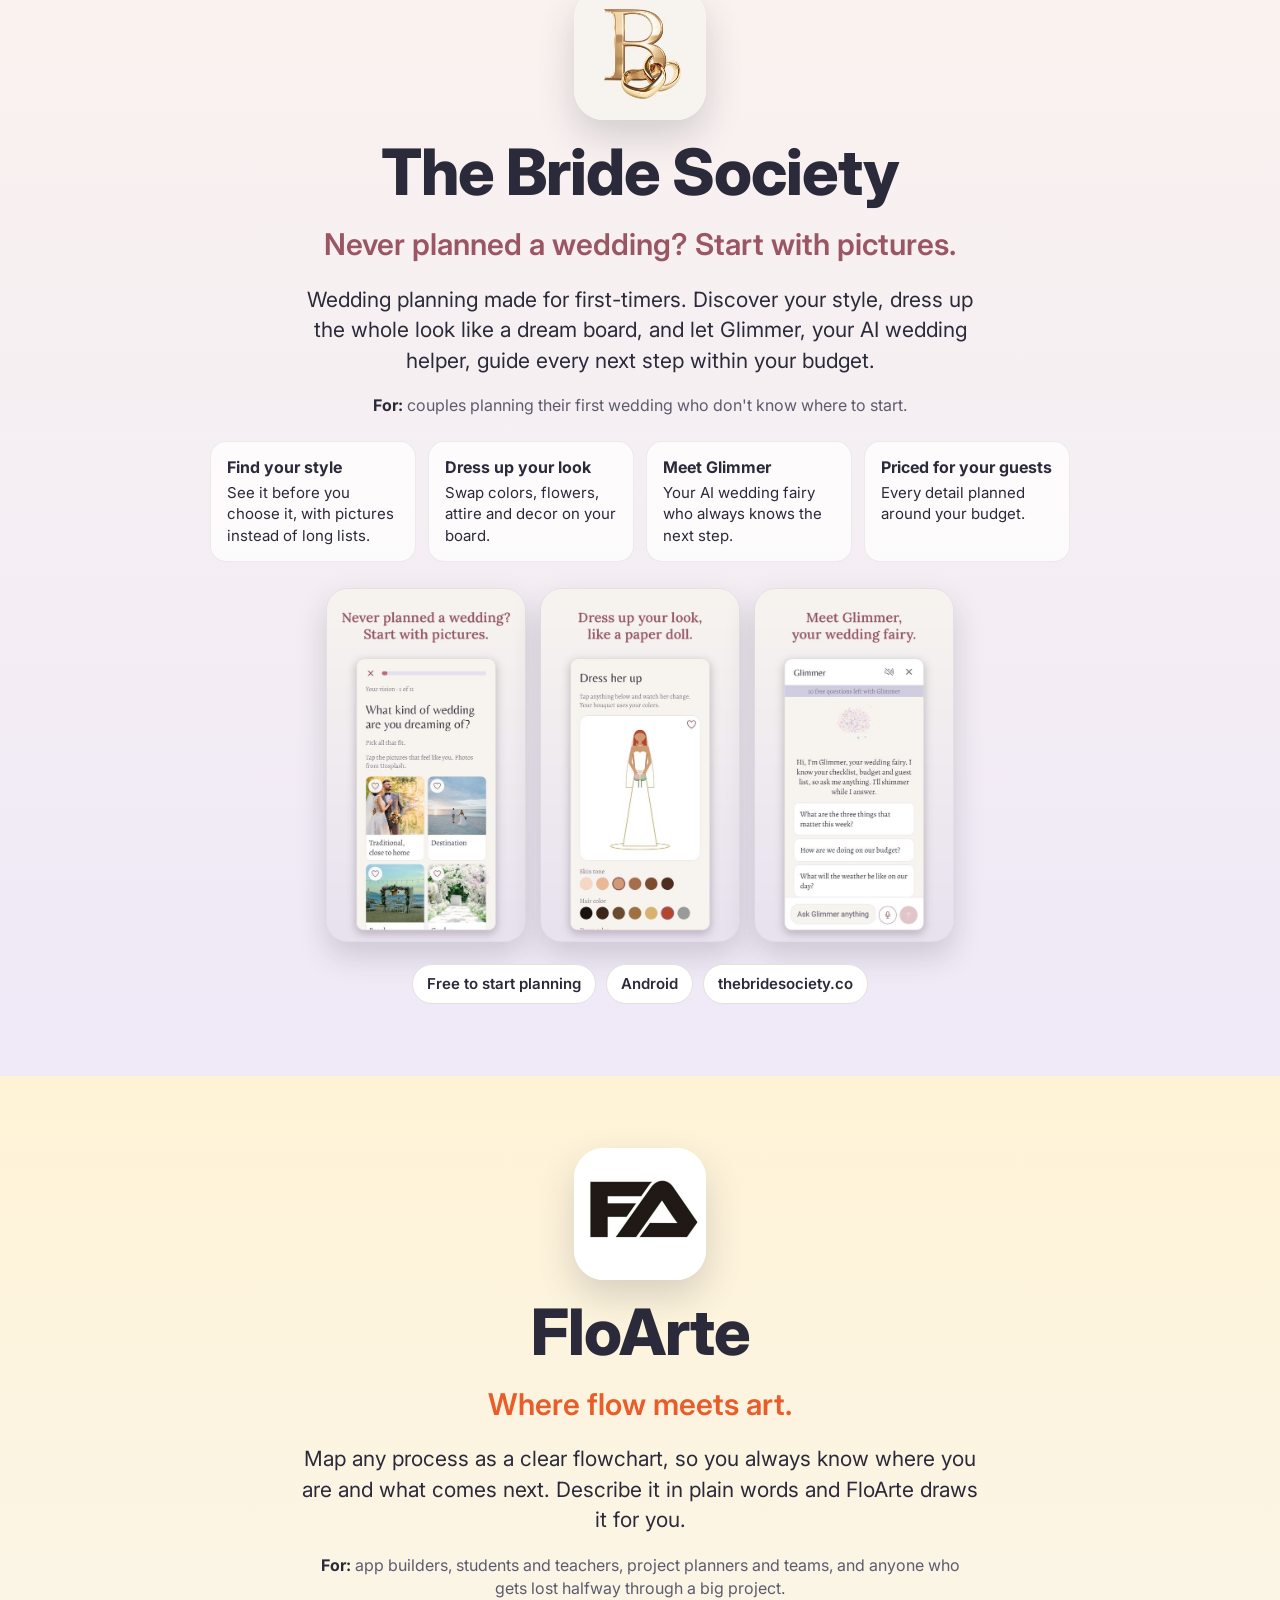
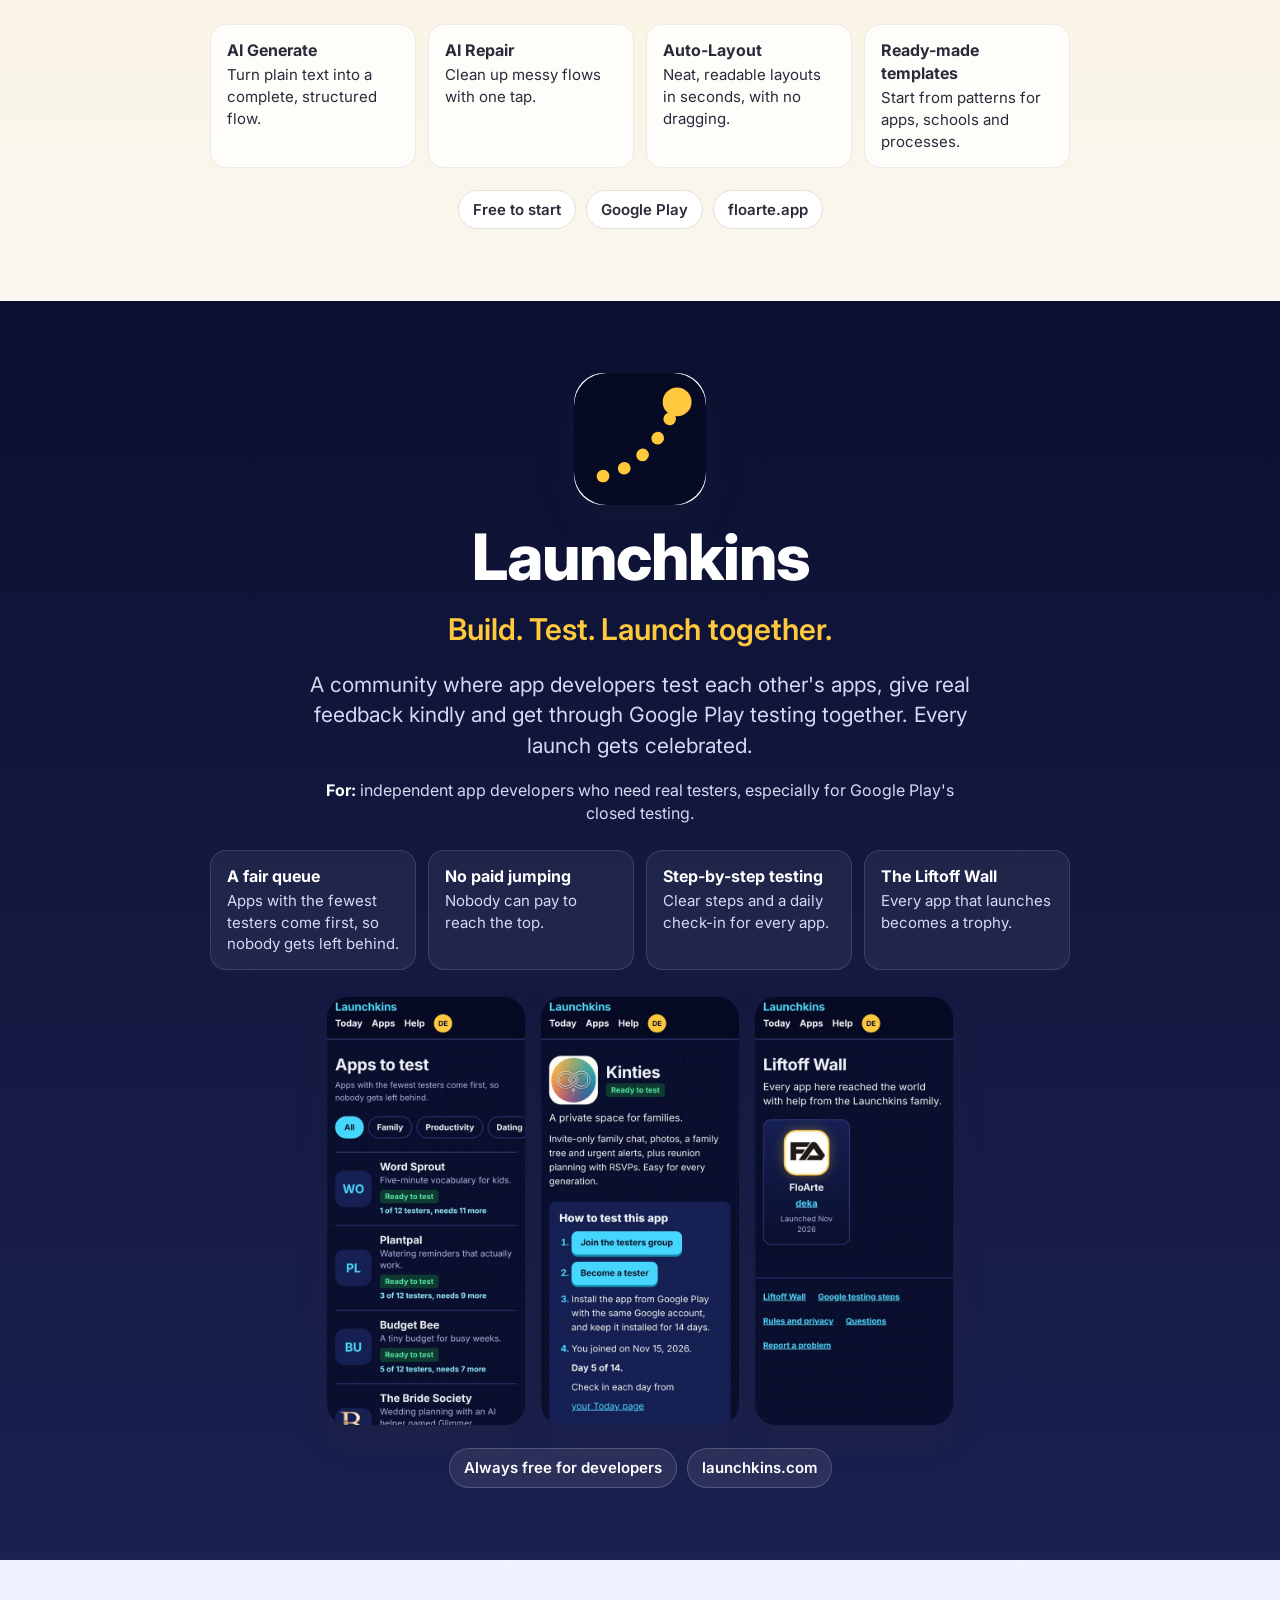
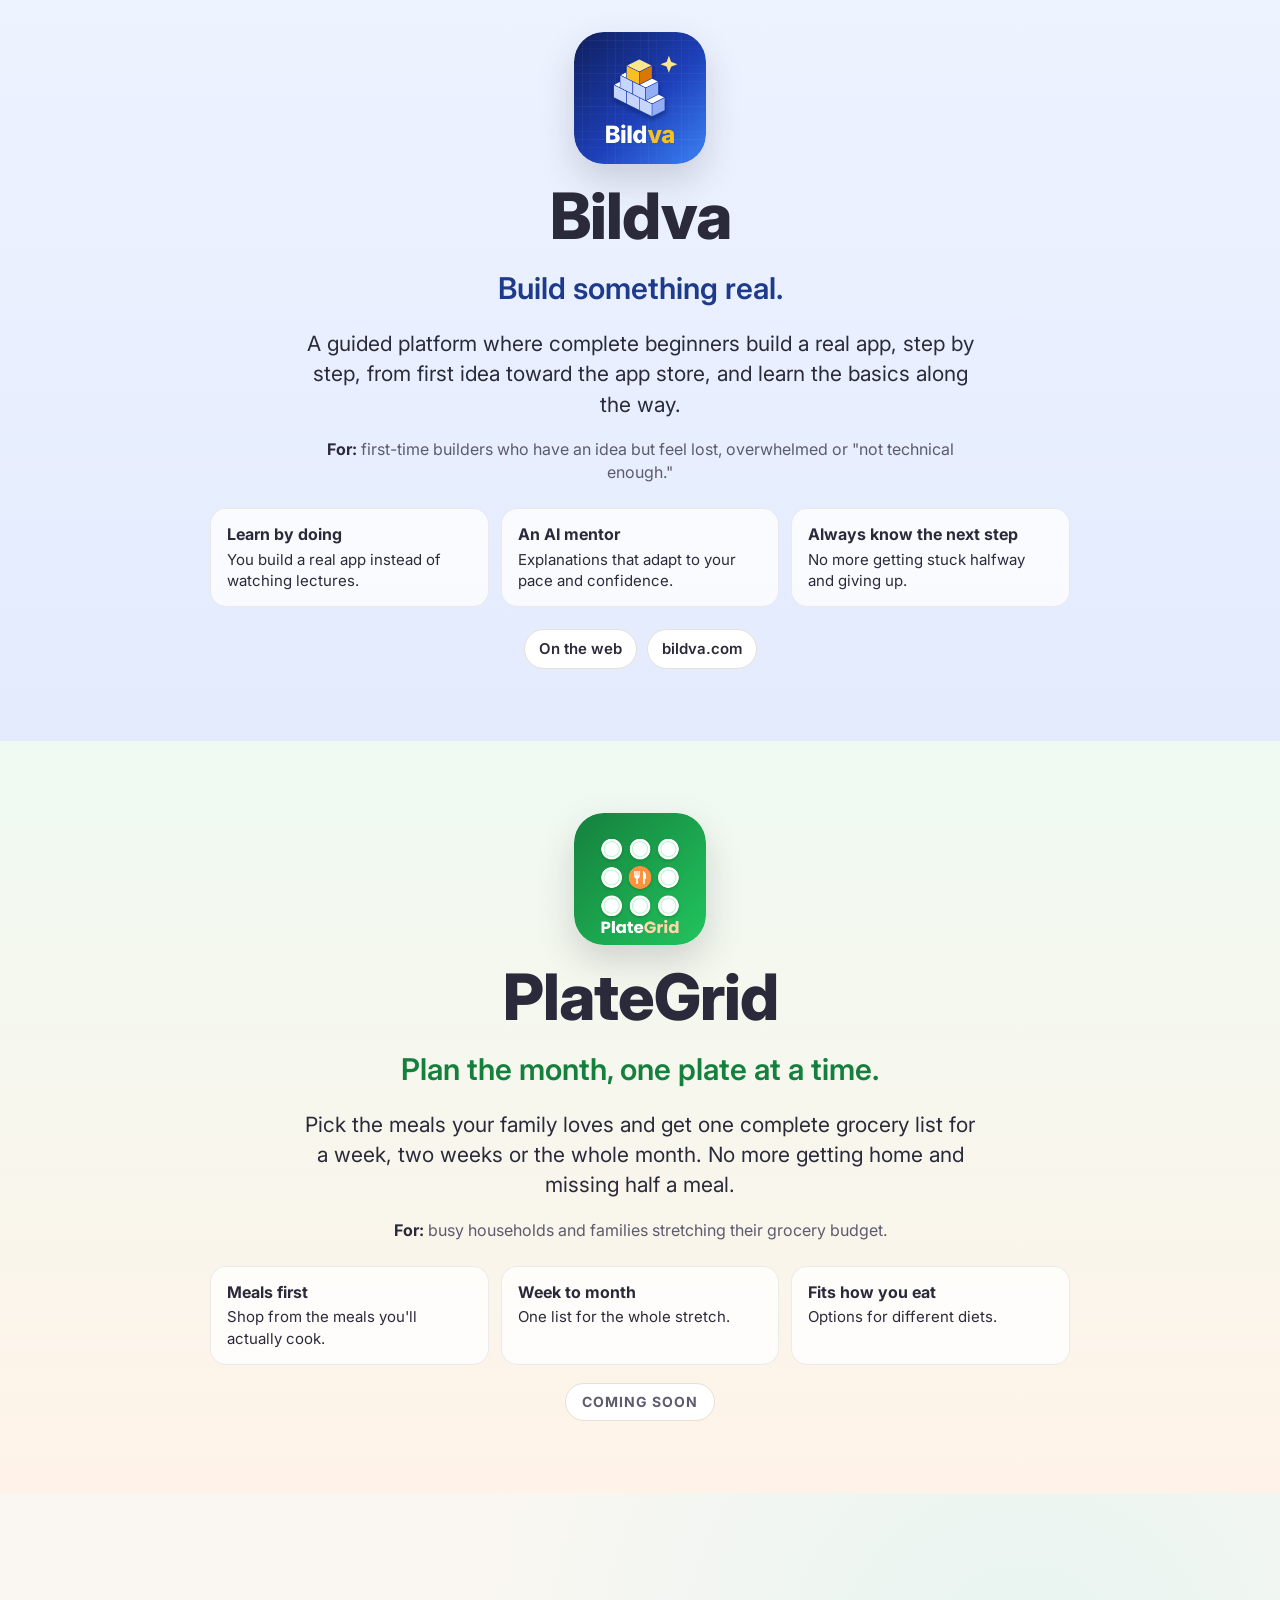
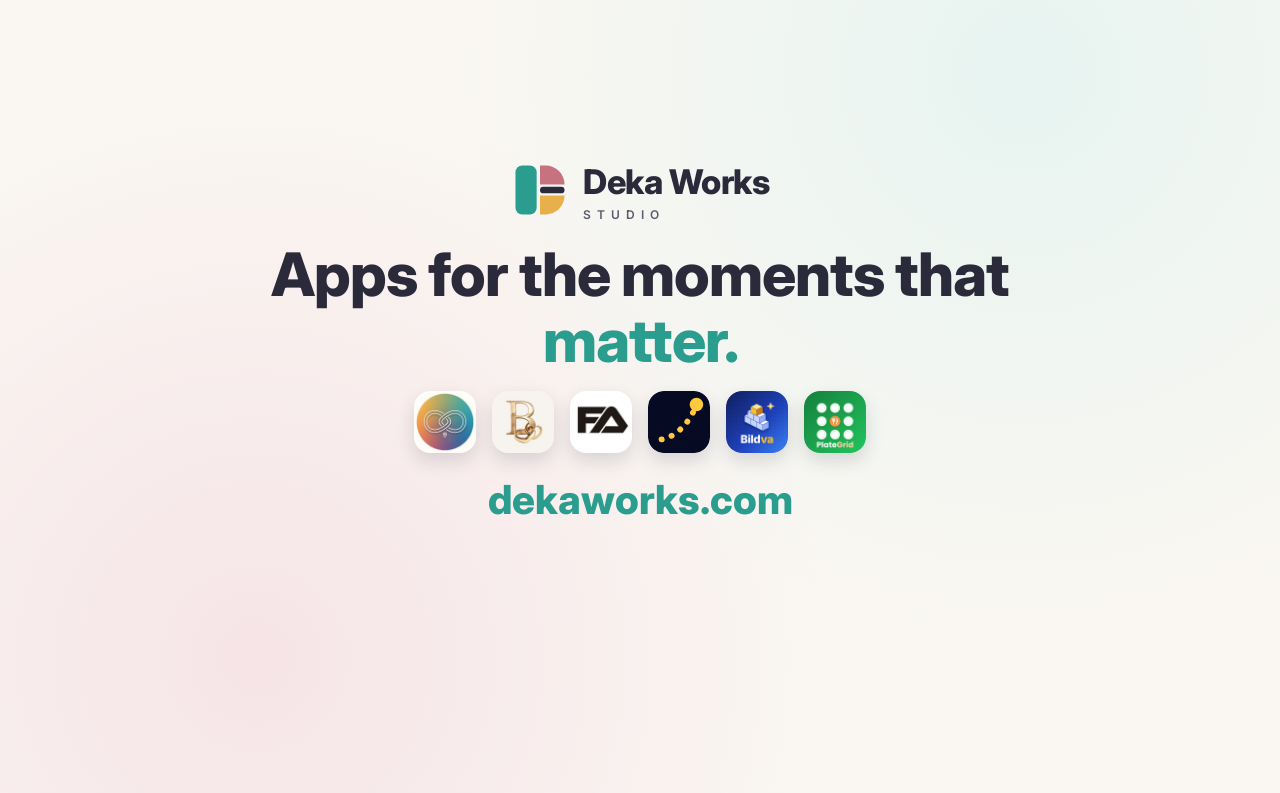
==== commit aa2009a0: "Promo page: real app details, screens and FloArte's real icon Co-Authored-By: Claude Opus 5.5 <norep" ====
--- a/promo/index.html
+++ b/promo/index.html
@@ -3,8 +3,8 @@
 <head>
 <meta charset="utf-8">
 <meta name="viewport" content="width=device-width, initial-scale=1">
-<title>Deka Works Studio — Apps made with a real purpose</title>
-<meta name="description" content="Deka Works Studio builds simple apps for real life: Kinties, The Bride Society, FloArte, Launchkins, Bildva and PlateGrid.">
+<title>Deka Works Studio — Simple apps with a real purpose</title>
+<meta name="description" content="Deka Works Studio is an independent app studio. It designs, builds and runs its own apps: Kinties, The Bride Society, FloArte, Launchkins, Bildva and PlateGrid (coming soon).">
 <link rel="icon" href="img/deka.svg">
 <link rel="preconnect" href="https://fonts.googleapis.com">
 <link rel="preconnect" href="https://fonts.gstatic.com" crossorigin>
@@ -12,105 +12,198 @@
 <style>
   :root{--teal:#2A9D8F;--rose:#C7727F;--gold:#E8B04B;--ink:#2B2A3A;--soft:#5d5b6e;--bg:#FAF7F2}
   *{box-sizing:border-box;margin:0;padding:0}
-  body{font-family:Inter,system-ui,-apple-system,"Segoe UI",sans-serif;color:var(--ink);background:var(--bg);line-height:1.4}
-  section{min-height:100vh;display:flex;flex-direction:column;align-items:center;justify-content:center;text-align:center;padding:64px 24px;gap:22px}
-  .hero{background:radial-gradient(circle at 15% 20%,#e7f4f1 0,transparent 45%),radial-gradient(circle at 85% 80%,#fbefd9 0,transparent 45%),var(--bg)}
-  .mark{width:132px;height:132px}
-  .wordmark{display:flex;align-items:center;gap:16px}
-  .wordmark img{width:64px;height:64px}
-  .wordmark span{font-weight:800;font-size:38px;letter-spacing:-.5px}
-  .wordmark small{display:block;font-size:13px;letter-spacing:6px;color:var(--soft);font-weight:600;text-align:left}
-  h1{font-size:clamp(34px,6vw,64px);font-weight:800;letter-spacing:-1px;max-width:900px}
-  h1 em{font-style:normal;color:var(--teal)}
-  .lead{font-size:clamp(18px,2.4vw,24px);color:var(--soft);max-width:640px}
-  .app .icon{width:168px;height:168px;border-radius:38px;box-shadow:0 18px 40px rgba(43,42,58,.18);overflow:hidden;background:#fff}
+  body{font-family:Inter,system-ui,-apple-system,"Segoe UI",sans-serif;color:var(--ink);background:var(--bg);line-height:1.45}
+  section{padding:72px 22px;display:flex;flex-direction:column;align-items:center;text-align:center;gap:18px}
+  .wrap{max-width:860px;width:100%;display:flex;flex-direction:column;align-items:center;gap:18px}
+  .hero{min-height:100vh;justify-content:center;background:radial-gradient(circle at 15% 20%,#e7f4f1 0,transparent 45%),radial-gradient(circle at 85% 80%,#fbefd9 0,transparent 45%),var(--bg)}
+  .mark{width:120px;height:120px}
+  .wordmark{display:flex;align-items:center;gap:14px}
+  .wordmark img{width:58px;height:58px}
+  .wordmark span{font-weight:800;font-size:34px;letter-spacing:-.5px}
+  .wordmark small{display:block;font-size:12px;letter-spacing:6px;color:var(--soft);font-weight:600;text-align:left}
+  h1{font-size:clamp(32px,6vw,60px);font-weight:800;letter-spacing:-1px;line-height:1.1}
+  h1 em,h2 em{font-style:normal;color:var(--teal)}
+  .lead{font-size:clamp(17px,2.3vw,22px);color:var(--soft);max-width:680px}
+  .pillars{display:grid;grid-template-columns:repeat(auto-fit,minmax(220px,1fr));gap:14px;width:100%;margin-top:8px}
+  .pill{background:#fff;border:1px solid #ece6db;border-radius:18px;padding:18px;text-align:left}
+  .pill b{display:block;font-size:17px;margin-bottom:4px}
+  .pill span{color:var(--soft);font-size:15px}
+  .app .icon{width:132px;height:132px;border-radius:30px;box-shadow:0 16px 36px rgba(43,42,58,.18);overflow:hidden;background:#fff}
   .app .icon img{width:100%;height:100%;display:block}
-  .app h2{font-size:clamp(40px,7vw,72px);font-weight:800;letter-spacing:-1px}
-  .app .tag{font-size:clamp(24px,3.4vw,34px);font-weight:600}
-  .app .desc{font-size:clamp(17px,2.2vw,21px);color:var(--soft);max-width:560px}
-  .soon{display:inline-block;font-size:15px;font-weight:600;letter-spacing:1px;text-transform:uppercase;padding:8px 16px;border-radius:999px;background:#fff;border:1px solid #e6e1d8;color:var(--soft)}
-  .kinties{background:linear-gradient(180deg,#fdf1e4,#eaf7f1)}
-  .kinties .tag{color:#0f5f5c}
-  .tbs{background:linear-gradient(180deg,#fbf3ee,#efe9f8)}
-  .tbs .tag{color:#9a5763}
-  .floarte{background:linear-gradient(180deg,#fff3d6,#f8f6ef)}
-  .floarte .tag{color:#E85D2A}
+  .app h2{font-size:clamp(38px,6.5vw,64px);font-weight:800;letter-spacing:-1px;line-height:1.05}
+  .app .tag{font-size:clamp(22px,3.2vw,30px);font-weight:600}
+  .app .what{font-size:clamp(17px,2.2vw,21px);max-width:680px}
+  .who{font-size:16px;color:var(--soft);max-width:640px}
+  .who b{color:var(--ink)}
+  .feats{list-style:none;display:grid;grid-template-columns:repeat(auto-fit,minmax(200px,1fr));gap:12px;width:100%;margin-top:6px}
+  .feats li{background:rgba(255,255,255,.75);border:1px solid rgba(0,0,0,.07);border-radius:16px;padding:14px 16px;text-align:left;font-size:15px}
+  .feats li b{display:block;font-size:16px;margin-bottom:2px}
+  .shots{display:flex;gap:14px;justify-content:center;flex-wrap:wrap;margin-top:8px}
+  .shots img{width:min(30vw,200px);border-radius:22px;box-shadow:0 14px 30px rgba(43,42,58,.18);border:1px solid rgba(0,0,0,.06)}
+  .where{display:inline-flex;gap:10px;flex-wrap:wrap;justify-content:center;margin-top:4px}
+  .where span{font-size:15px;font-weight:600;padding:8px 14px;border-radius:999px;background:#fff;border:1px solid #e6e1d8}
+  .soon{display:inline-block;font-size:14px;font-weight:700;letter-spacing:1px;text-transform:uppercase;padding:8px 16px;border-radius:999px;background:#fff;border:1px solid #e6e1d8;color:var(--soft)}
+  .kinties{background:linear-gradient(180deg,#fdf1e4,#eaf7f1)} .kinties .tag{color:#0f5f5c}
+  .tbs{background:linear-gradient(180deg,#fbf3ee,#efe9f8)} .tbs .tag{color:#9a5763}
+  .floarte{background:linear-gradient(180deg,#fff3d6,#f8f6ef)} .floarte .tag{color:#E85D2A}
   .launchkins{background:linear-gradient(180deg,#0b1030,#1b2150);color:#fff}
-  .launchkins .tag{color:#FFC83D}
-  .launchkins .desc{color:#c9cdea}
-  .bildva{background:linear-gradient(180deg,#eef3ff,#e3ebfd)}
-  .bildva .tag{color:#1E3A8A}
-  .plategrid{background:linear-gradient(180deg,#effaf2,#fff3e8)}
-  .plategrid .tag{color:#15803D}
-  .end{background:radial-gradient(circle at 80% 20%,#e7f4f1 0,transparent 45%),radial-gradient(circle at 20% 85%,#f6e4e7 0,transparent 45%),var(--bg)}
+  .launchkins .tag{color:#FFC83D} .launchkins .who,.launchkins .what{color:#d5d9f2} .launchkins .who b{color:#fff}
+  .launchkins .feats li{background:rgba(255,255,255,.06);border-color:rgba(255,255,255,.12);color:#d5d9f2} .launchkins .feats li b{color:#fff}
+  .launchkins .where span{background:rgba(255,255,255,.08);border-color:rgba(255,255,255,.18);color:#fff}
+  .bildva{background:linear-gradient(180deg,#eef3ff,#e3ebfd)} .bildva .tag{color:#1E3A8A}
+  .plategrid{background:linear-gradient(180deg,#effaf2,#fff3e8)} .plategrid .tag{color:#15803D}
+  .end{min-height:100vh;justify-content:center;background:radial-gradient(circle at 80% 20%,#e7f4f1 0,transparent 45%),radial-gradient(circle at 20% 85%,#f6e4e7 0,transparent 45%),var(--bg)}
   .site{font-size:clamp(26px,4vw,40px);font-weight:800;color:var(--teal)}
-  .strip{display:flex;gap:18px;flex-wrap:wrap;justify-content:center;margin-top:8px}
-  .strip img{width:64px;height:64px;border-radius:16px;box-shadow:0 8px 18px rgba(43,42,58,.15);background:#fff}
+  .strip{display:flex;gap:16px;flex-wrap:wrap;justify-content:center}
+  .strip img{width:62px;height:62px;border-radius:16px;box-shadow:0 8px 18px rgba(43,42,58,.15);background:#fff}
 </style>
 </head>
 <body>
 
+<!-- 1. HOOK -->
 <section class="hero">
-  <img class="mark" src="img/deka.svg" alt="Deka Works Studio logo">
-  <h1>Apps should make life <em>easier.</em> Not louder.</h1>
-</section>
-
+  <div class="wrap">
+    <img class="mark" src="img/deka.svg" alt="Deka Works Studio logo">
+    <h1>Apps should make life <em>easier.</em><br>Not louder.</h1>
+    <p class="lead">Most apps fight for your attention. We build the other kind.</p>
+  </div>
+</section>
+
+<!-- 2. WHO WE ARE -->
 <section class="hero">
-  <div class="wordmark"><img src="img/deka.svg" alt=""><div><span>Deka Works</span><small>STUDIO</small></div></div>
-  <h1>Apps made with a <em>real purpose.</em></h1>
-  <p class="lead">Simple apps for real life.</p>
-</section>
-
+  <div class="wrap">
+    <div class="wordmark"><img src="img/deka.svg" alt=""><div><span>Deka Works</span><small>STUDIO</small></div></div>
+    <h1>Simple apps with a <em>real purpose.</em></h1>
+    <p class="lead">Deka Works Studio is an independent app studio. We design, build and run our own apps, and each one starts with a real problem we've lived through.</p>
+    <div class="pillars">
+      <div class="pill"><b>Calm by design</b><span>One job per screen. No endless feeds, no clutter, nothing to hunt for.</span></div>
+      <div class="pill"><b>Built for every kind of brain</b><span>Made for busy minds, first-timers and every generation, from grandkids to grandparents.</span></div>
+      <div class="pill"><b>Tested by real people</b><span>Every app is tested with real users before launch and keeps improving after.</span></div>
+    </div>
+  </div>
+</section>
+
+<!-- 3. KINTIES -->
 <section class="app kinties">
-  <div class="icon"><img src="img/kinties.jpg" alt="Kinties app icon"></div>
-  <h2>Kinties</h2>
-  <p class="tag">Family, together.</p>
-  <p class="desc">A private, calm home for your family. Come home from social media.</p>
-</section>
-
+  <div class="wrap">
+    <div class="icon"><img src="img/kinties.jpg" alt="Kinties app icon"></div>
+    <h2>Kinties</h2>
+    <p class="tag">Come home from social media.</p>
+    <p class="what">A private, calm home just for your family. Share news, photos and big moments, and plan reunions together, so nobody misses a family moment again.</p>
+    <p class="who"><b>For:</b> families who want to stay close without strangers, ads or drama, including relatives who aren't on social media.</p>
+    <ul class="feats">
+      <li><b>Invite-only</b>Only the family you invite can see anything.</li>
+      <li><b>Family chat &amp; photos</b>One safe place for every photo and conversation.</li>
+      <li><b>Family tree</b>Your whole family, every generation, built together.</li>
+      <li><b>Urgent alerts</b>When it really matters, everyone knows right away.</li>
+      <li><b>Reunion planning</b>RSVPs, budget, polls, schedule and a family video room.</li>
+      <li><b>Easy for every generation</b>Large text and simple screens.</li>
+    </ul>
+    <div class="shots"><img src="img/shots/kinties-1.jpg" alt="Kinties home screen"><img src="img/shots/kinties-3.jpg" alt="Kinties family chat"><img src="img/shots/kinties-4.jpg" alt="Kinties family photos"></div>
+    <div class="where"><span>Free for every family</span><span>Google Play</span><span>kinties.com</span></div>
+  </div>
+</section>
+
+<!-- 4. THE BRIDE SOCIETY -->
 <section class="app tbs">
-  <div class="icon"><img src="img/tbs.jpg" alt="The Bride Society app icon"></div>
-  <h2>The Bride Society</h2>
-  <p class="tag">Plan the big day.</p>
-  <p class="desc">Wedding planning made easy, even if you've never planned one before.</p>
-</section>
-
+  <div class="wrap">
+    <div class="icon"><img src="img/tbs.jpg" alt="The Bride Society app icon"></div>
+    <h2>The Bride Society</h2>
+    <p class="tag">Never planned a wedding? Start with pictures.</p>
+    <p class="what">Wedding planning made for first-timers. Discover your style, dress up the whole look like a dream board, and let Glimmer, your AI wedding helper, guide every next step within your budget.</p>
+    <p class="who"><b>For:</b> couples planning their first wedding who don't know where to start.</p>
+    <ul class="feats">
+      <li><b>Find your style</b>See it before you choose it, with pictures instead of long lists.</li>
+      <li><b>Dress up your look</b>Swap colors, flowers, attire and decor on your board.</li>
+      <li><b>Meet Glimmer</b>Your AI wedding fairy who always knows the next step.</li>
+      <li><b>Priced for your guests</b>Every detail planned around your budget.</li>
+    </ul>
+    <div class="shots"><img src="img/shots/tbs-1.jpg" alt="The Bride Society style pictures"><img src="img/shots/tbs-3.jpg" alt="Dress up your wedding look"><img src="img/shots/tbs-6.jpg" alt="Glimmer AI wedding helper"></div>
+    <div class="where"><span>Free to start planning</span><span>Android</span><span>thebridesociety.co</span></div>
+  </div>
+</section>
+
+<!-- 5. FLOARTE -->
 <section class="app floarte">
-  <div class="icon"><img src="img/floarte.png" alt="FloArte app icon"></div>
-  <h2>FloArte</h2>
-  <p class="tag">See what comes next.</p>
-  <p class="desc">Turn messy ideas into clear, simple flowcharts.</p>
-</section>
-
+  <div class="wrap">
+    <div class="icon"><img src="img/floarte-real.png" alt="FloArte app icon"></div>
+    <h2>FloArte</h2>
+    <p class="tag">Where flow meets art.</p>
+    <p class="what">Map any process as a clear flowchart, so you always know where you are and what comes next. Describe it in plain words and FloArte draws it for you.</p>
+    <p class="who"><b>For:</b> app builders, students and teachers, project planners and teams, and anyone who gets lost halfway through a big project.</p>
+    <ul class="feats">
+      <li><b>AI Generate</b>Turn plain text into a complete, structured flow.</li>
+      <li><b>AI Repair</b>Clean up messy flows with one tap.</li>
+      <li><b>Auto-Layout</b>Neat, readable layouts in seconds, with no dragging.</li>
+      <li><b>Ready-made templates</b>Start from patterns for apps, schools and processes.</li>
+    </ul>
+    <div class="where"><span>Free to start</span><span>Google Play</span><span>floarte.app</span></div>
+  </div>
+</section>
+
+<!-- 6. LAUNCHKINS -->
 <section class="app launchkins">
-  <div class="icon"><img src="img/launchkins.svg" alt="Launchkins app icon"></div>
-  <h2>Launchkins</h2>
-  <p class="tag">Build. Test. Launch together.</p>
-  <p class="desc">Where app developers find real testers and celebrate every launch.</p>
-</section>
-
+  <div class="wrap">
+    <div class="icon"><img src="img/launchkins.svg" alt="Launchkins app icon"></div>
+    <h2>Launchkins</h2>
+    <p class="tag">Build. Test. Launch together.</p>
+    <p class="what">A community where app developers test each other's apps, give real feedback kindly and get through Google Play testing together. Every launch gets celebrated.</p>
+    <p class="who"><b>For:</b> independent app developers who need real testers, especially for Google Play's closed testing.</p>
+    <ul class="feats">
+      <li><b>A fair queue</b>Apps with the fewest testers come first, so nobody gets left behind.</li>
+      <li><b>No paid jumping</b>Nobody can pay to reach the top.</li>
+      <li><b>Step-by-step testing</b>Clear steps and a daily check-in for every app.</li>
+      <li><b>The Liftoff Wall</b>Every app that launches becomes a trophy.</li>
+    </ul>
+    <div class="shots"><img src="img/shots/lk-apps.jpg" alt="Launchkins apps to test"><img src="img/shots/lk-app.jpg" alt="Launchkins testing steps"><img src="img/shots/lk-liftoff.jpg" alt="Launchkins Liftoff Wall"></div>
+    <div class="where"><span>Always free for developers</span><span>launchkins.com</span></div>
+  </div>
+</section>
+
+<!-- 7. BILDVA -->
 <section class="app bildva">
-  <div class="icon"><img src="img/bildva.png" alt="Bildva app icon"></div>
-  <h2>Bildva</h2>
-  <p class="tag">Build something real.</p>
-  <p class="desc">Learn by building your very first real app, step by step.</p>
-</section>
-
+  <div class="wrap">
+    <div class="icon"><img src="img/bildva.png" alt="Bildva logo"></div>
+    <h2>Bildva</h2>
+    <p class="tag">Build something real.</p>
+    <p class="what">A guided platform where complete beginners build a real app, step by step, from first idea toward the app store, and learn the basics along the way.</p>
+    <p class="who"><b>For:</b> first-time builders who have an idea but feel lost, overwhelmed or "not technical enough."</p>
+    <ul class="feats">
+      <li><b>Learn by doing</b>You build a real app instead of watching lectures.</li>
+      <li><b>An AI mentor</b>Explanations that adapt to your pace and confidence.</li>
+      <li><b>Always know the next step</b>No more getting stuck halfway and giving up.</li>
+    </ul>
+    <div class="where"><span>On the web</span><span>bildva.com</span></div>
+  </div>
+</section>
+
+<!-- 8. PLATEGRID -->
 <section class="app plategrid">
-  <div class="icon"><img src="img/plategrid.png" alt="PlateGrid app icon"></div>
-  <h2>PlateGrid</h2>
-  <p class="tag">Plan the month, one plate at a time.</p>
-  <p class="desc">Pick your favorite dishes and get the whole shopping list for the week or the month.</p>
-  <span class="soon">Coming soon</span>
-</section>
-
+  <div class="wrap">
+    <div class="icon"><img src="img/plategrid.png" alt="PlateGrid logo"></div>
+    <h2>PlateGrid</h2>
+    <p class="tag">Plan the month, one plate at a time.</p>
+    <p class="what">Pick the meals your family loves and get one complete grocery list for a week, two weeks or the whole month. No more getting home and missing half a meal.</p>
+    <p class="who"><b>For:</b> busy households and families stretching their grocery budget.</p>
+    <ul class="feats">
+      <li><b>Meals first</b>Shop from the meals you'll actually cook.</li>
+      <li><b>Week to month</b>One list for the whole stretch.</li>
+      <li><b>Fits how you eat</b>Options for different diets.</li>
+    </ul>
+    <span class="soon">Coming soon</span>
+  </div>
+</section>
+
+<!-- 9. END -->
 <section class="end">
-  <div class="wordmark"><img src="img/deka.svg" alt=""><div><span>Deka Works</span><small>STUDIO</small></div></div>
-  <h1>Apps for the moments that <em>matter.</em></h1>
-  <div class="strip">
-    <img src="img/kinties.jpg" alt="Kinties"><img src="img/tbs.jpg" alt="The Bride Society"><img src="img/floarte.png" alt="FloArte"><img src="img/launchkins.svg" alt="Launchkins"><img src="img/bildva.png" alt="Bildva"><img src="img/plategrid.png" alt="PlateGrid">
-  </div>
-  <p class="site">dekaworks.com</p>
+  <div class="wrap">
+    <div class="wordmark"><img src="img/deka.svg" alt=""><div><span>Deka Works</span><small>STUDIO</small></div></div>
+    <h1>Apps for the moments that <em>matter.</em></h1>
+    <div class="strip">
+      <img src="img/kinties.jpg" alt="Kinties"><img src="img/tbs.jpg" alt="The Bride Society"><img src="img/floarte-real.png" alt="FloArte"><img src="img/launchkins.svg" alt="Launchkins"><img src="img/bildva.png" alt="Bildva"><img src="img/plategrid.png" alt="PlateGrid">
+    </div>
+    <p class="site">dekaworks.com</p>
+  </div>
 </section>
 
 </body>
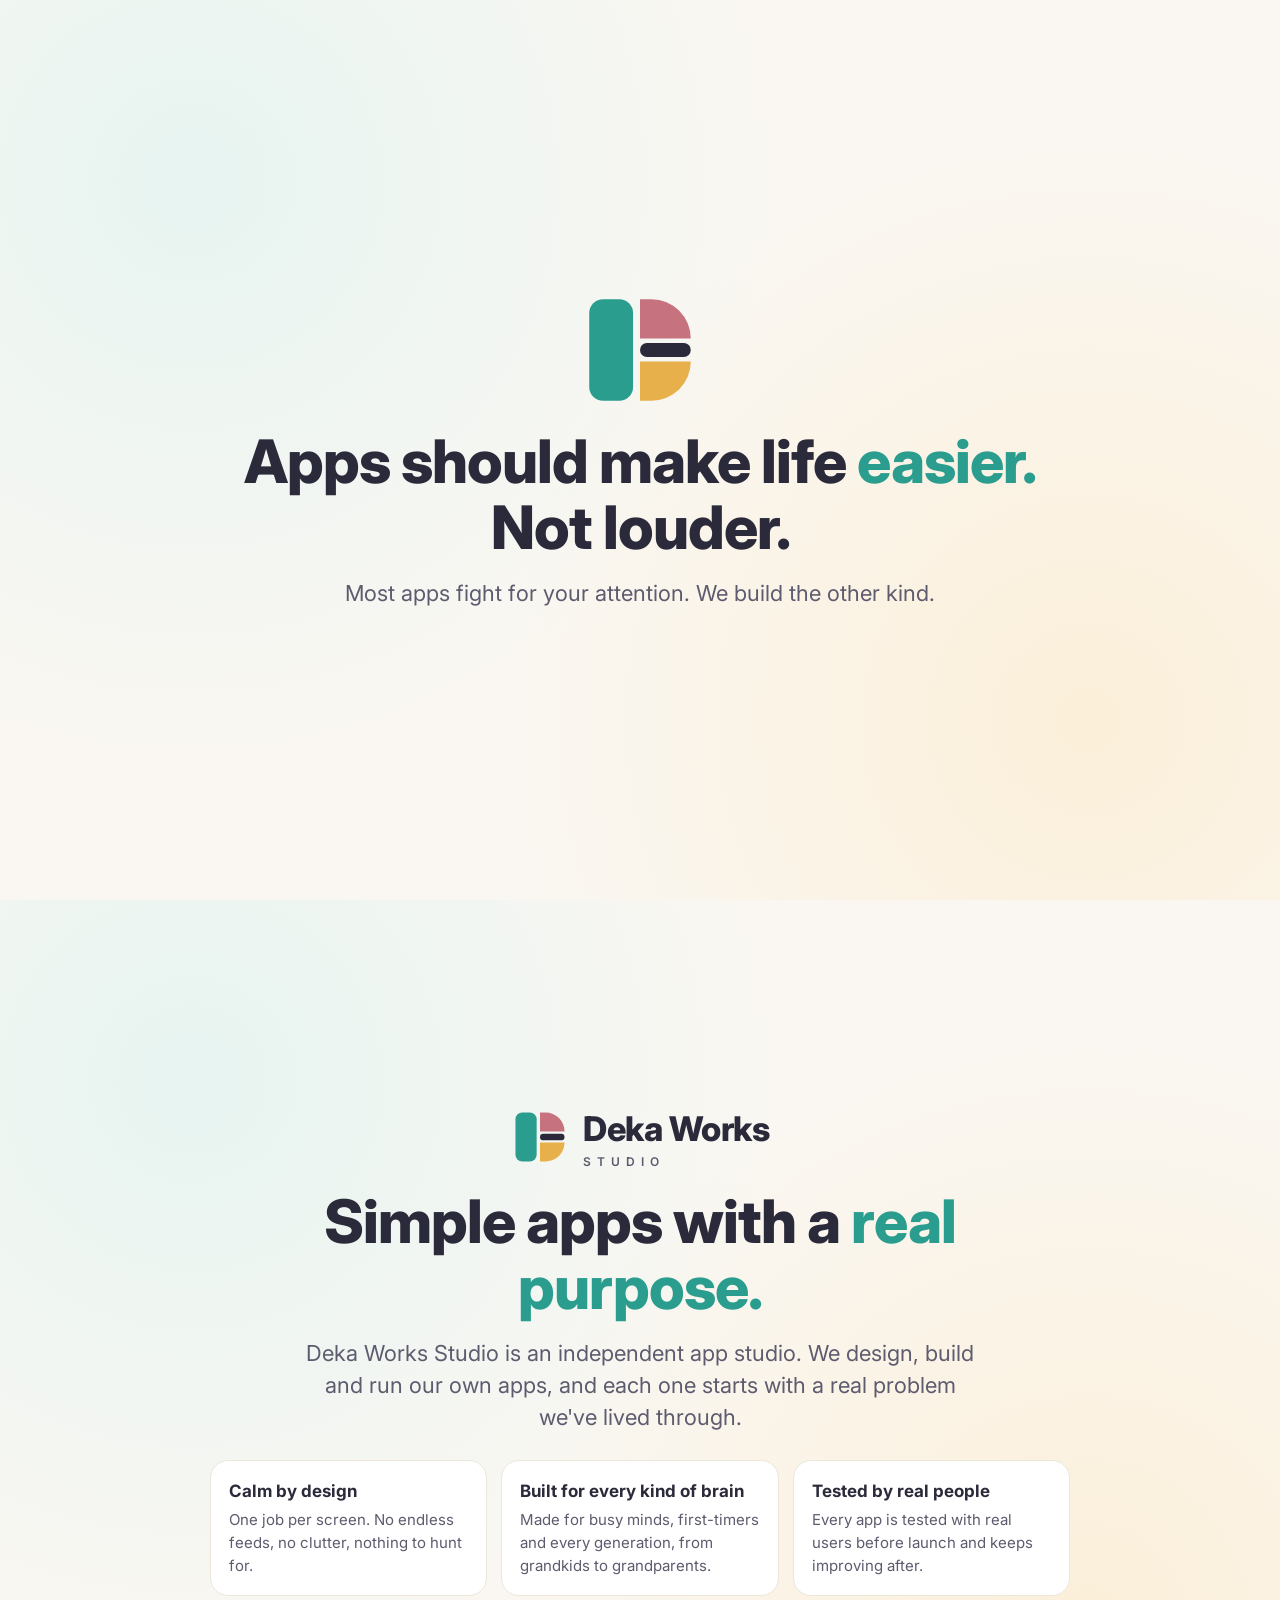
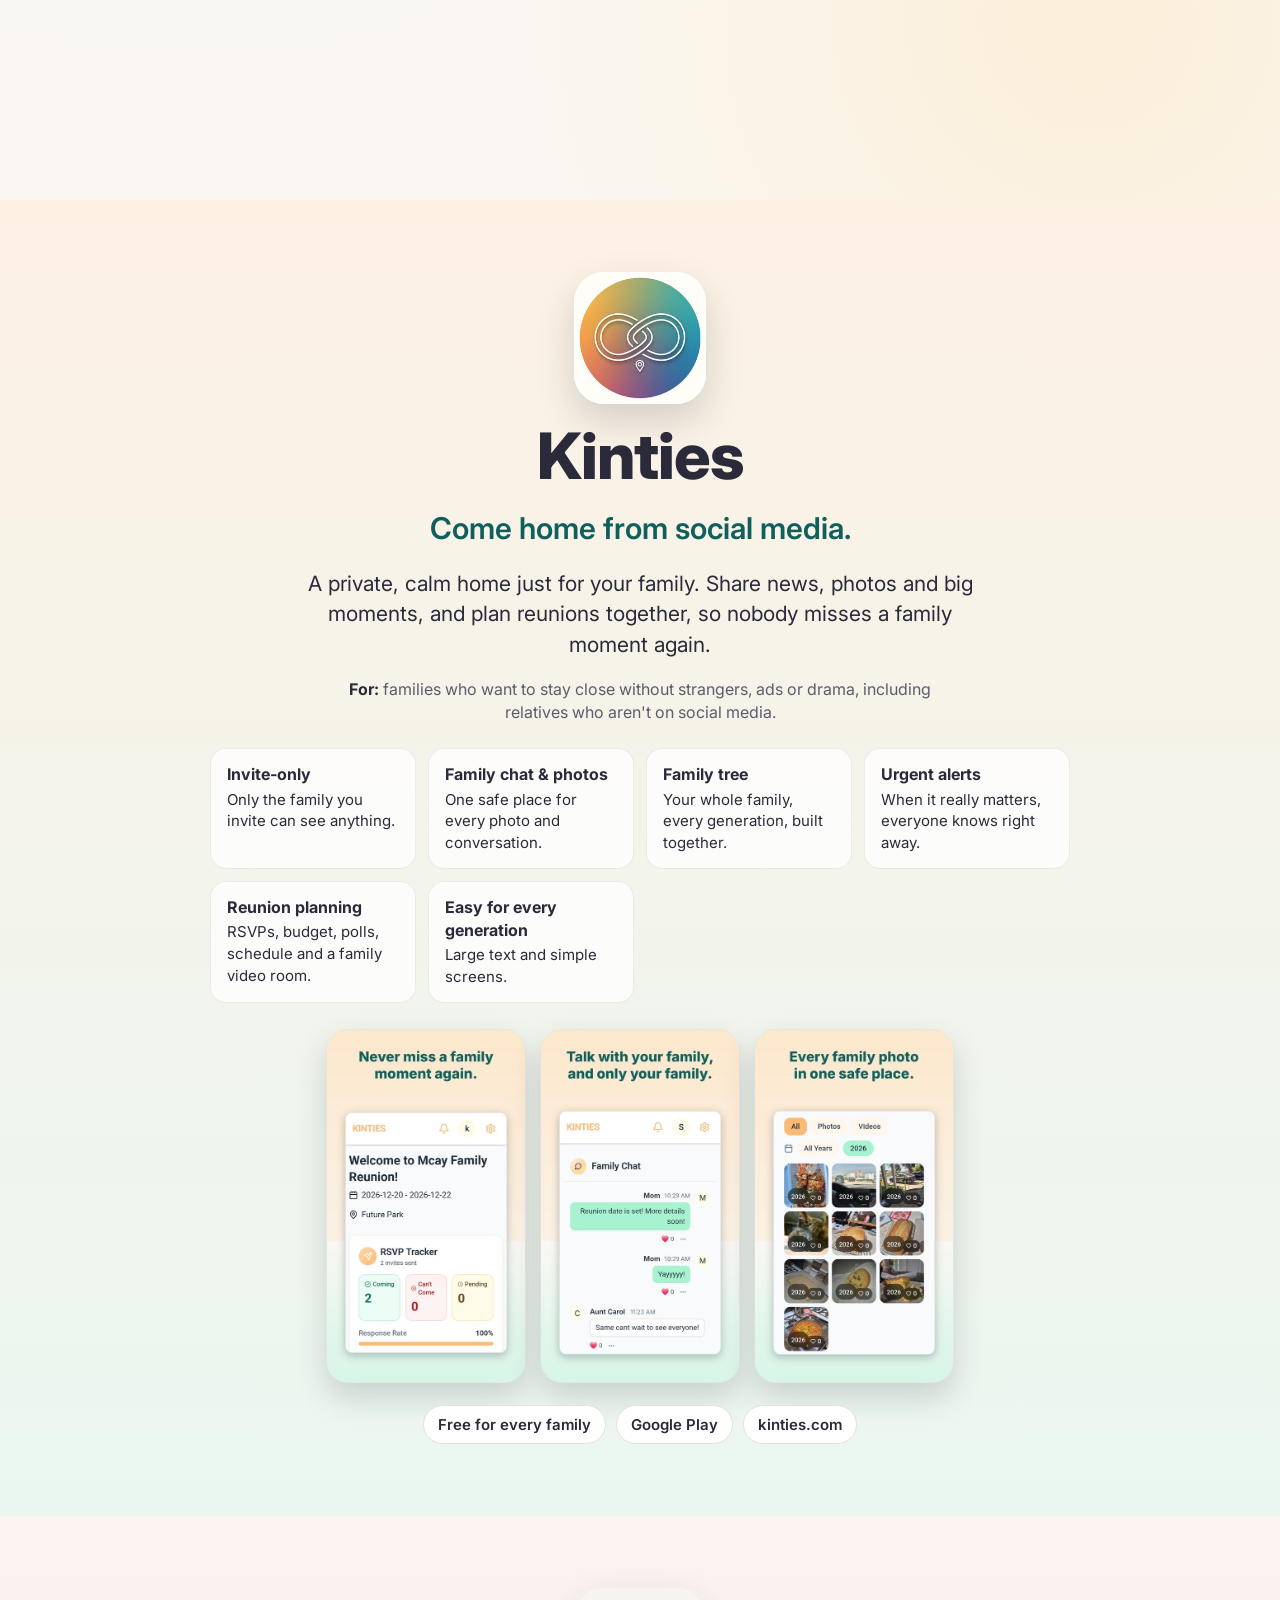
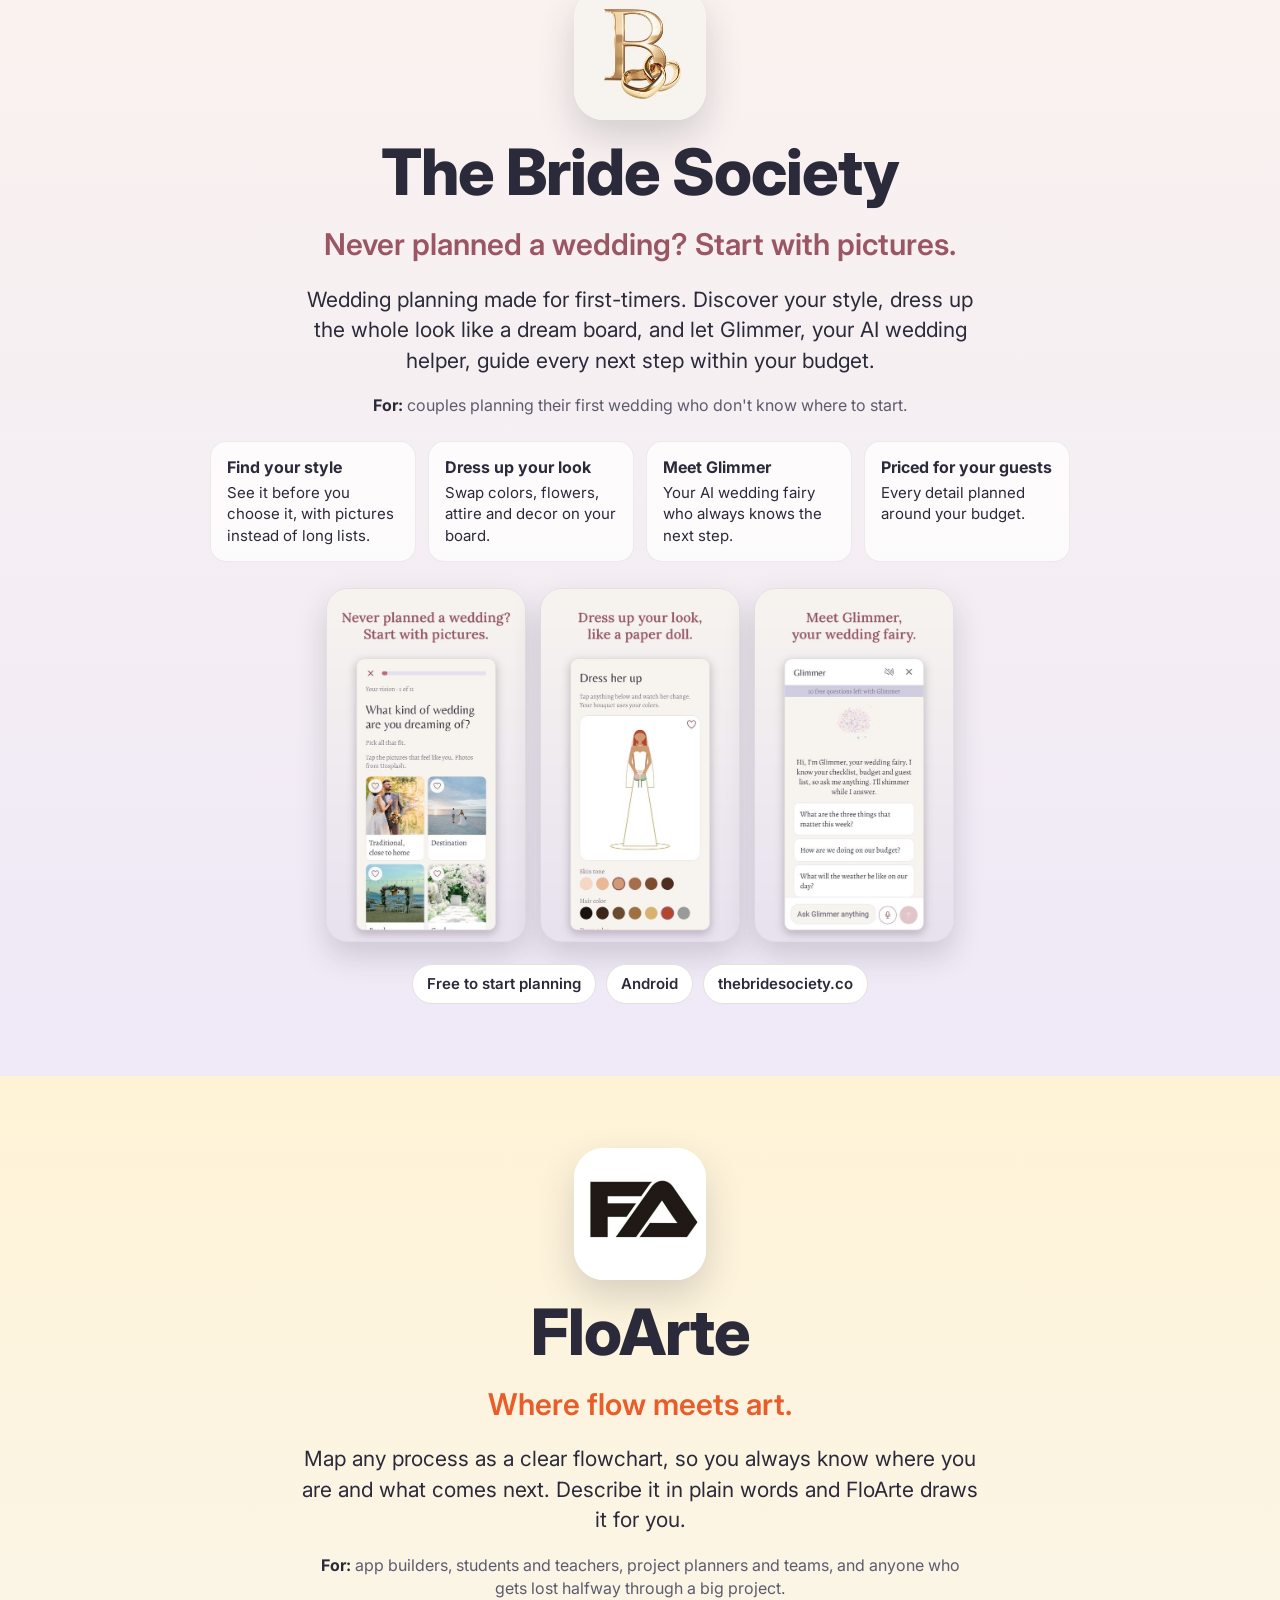
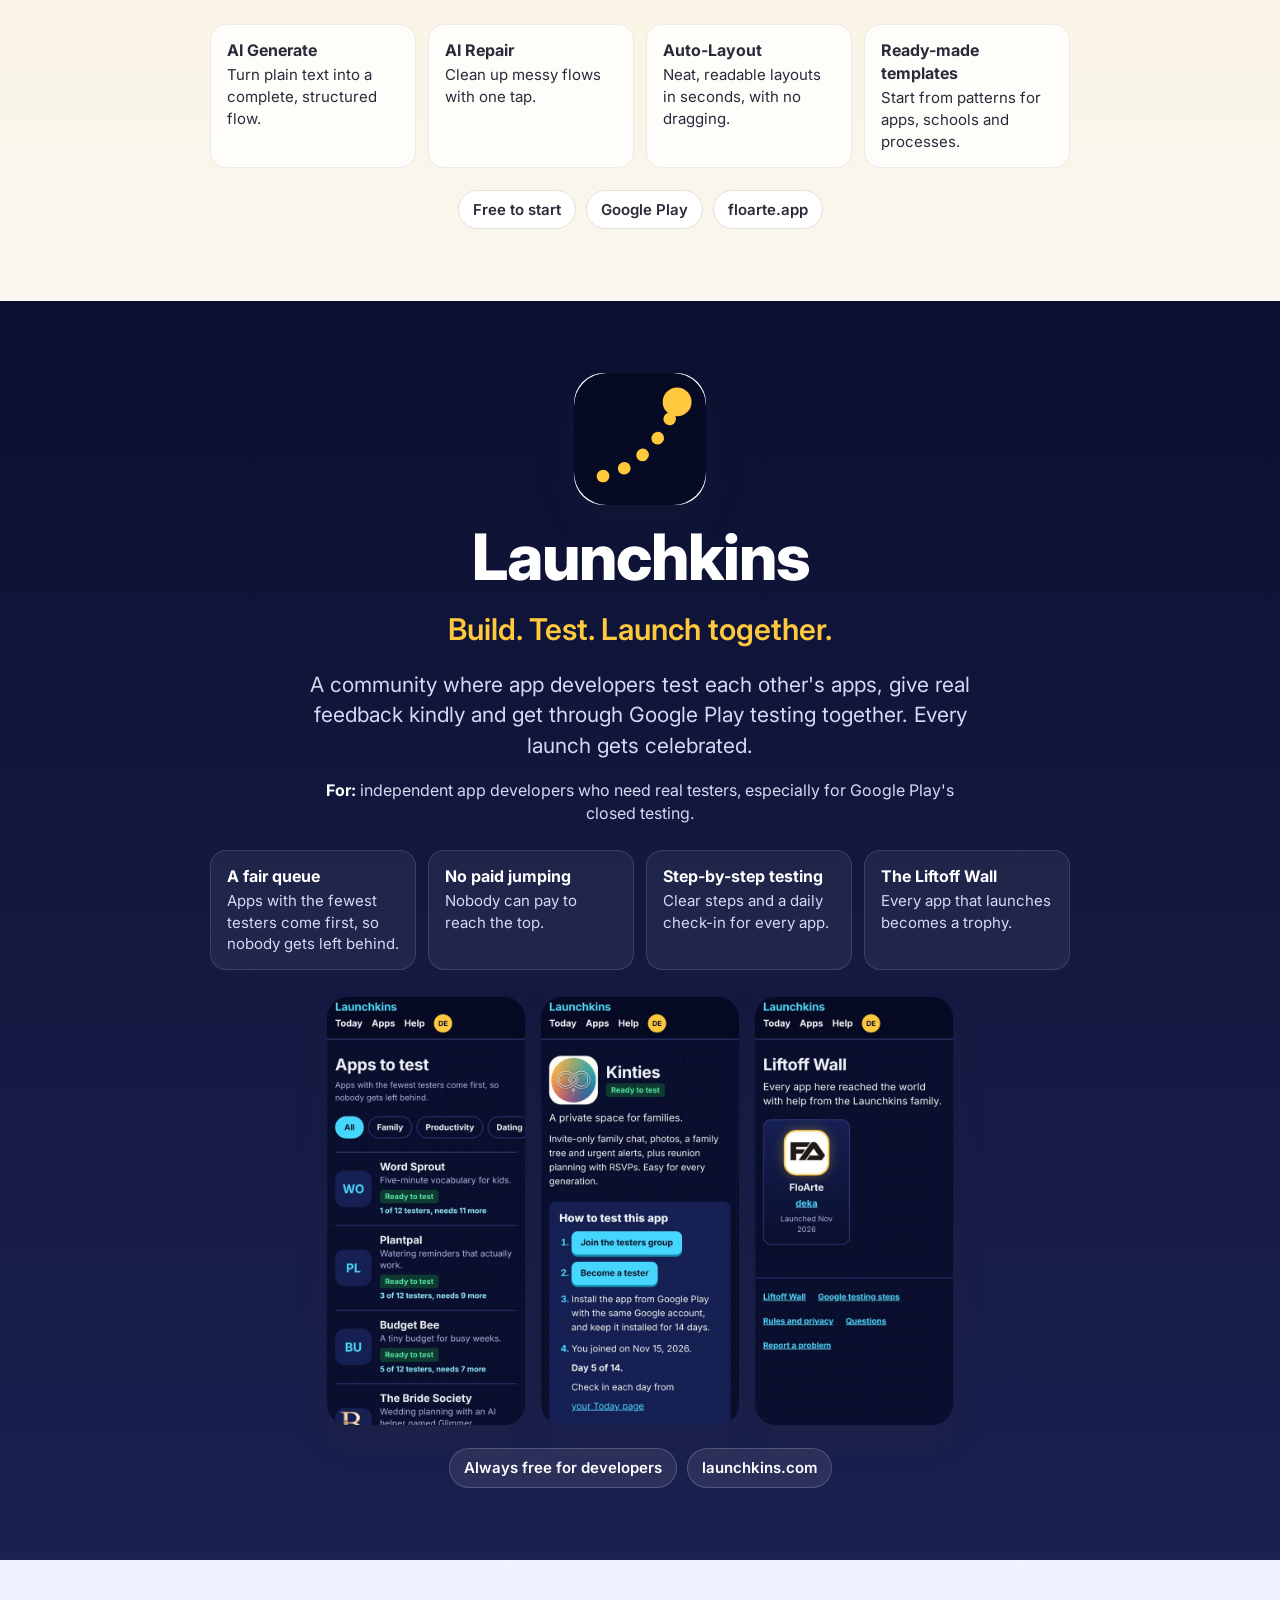
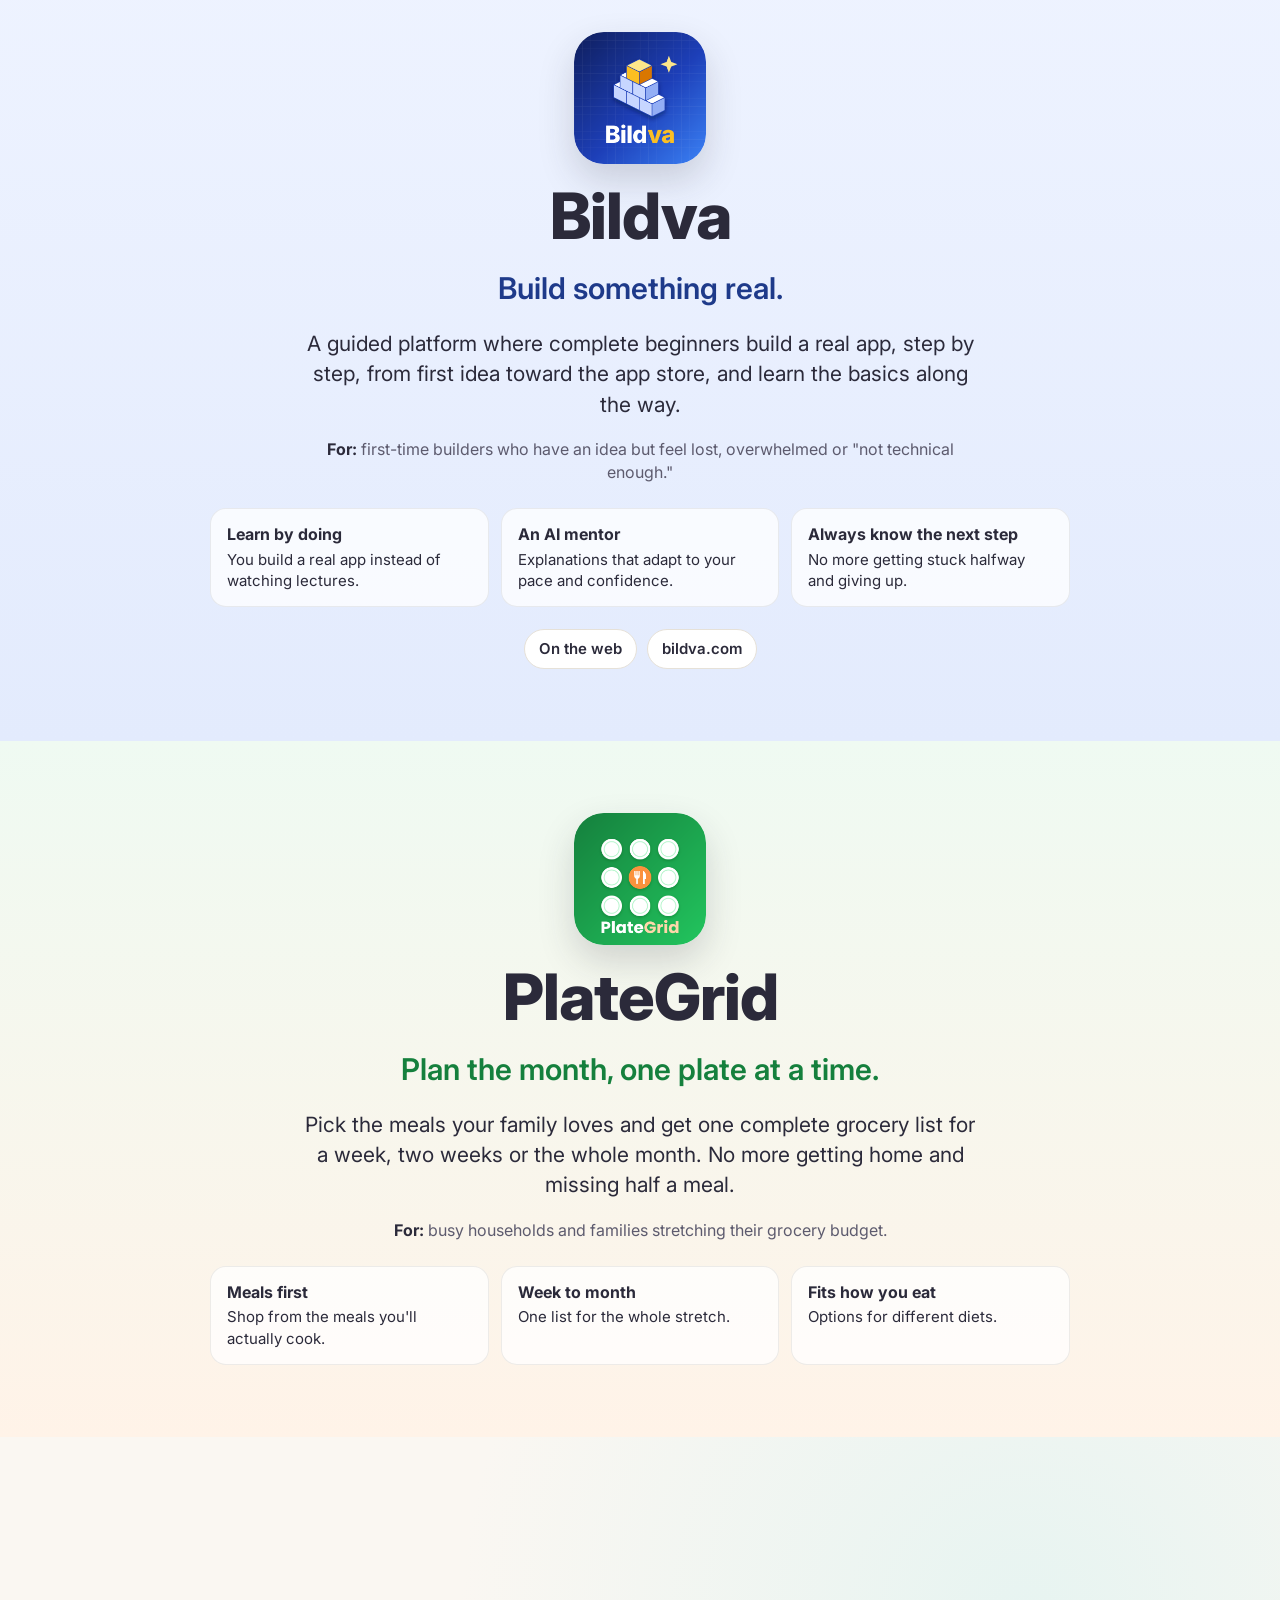
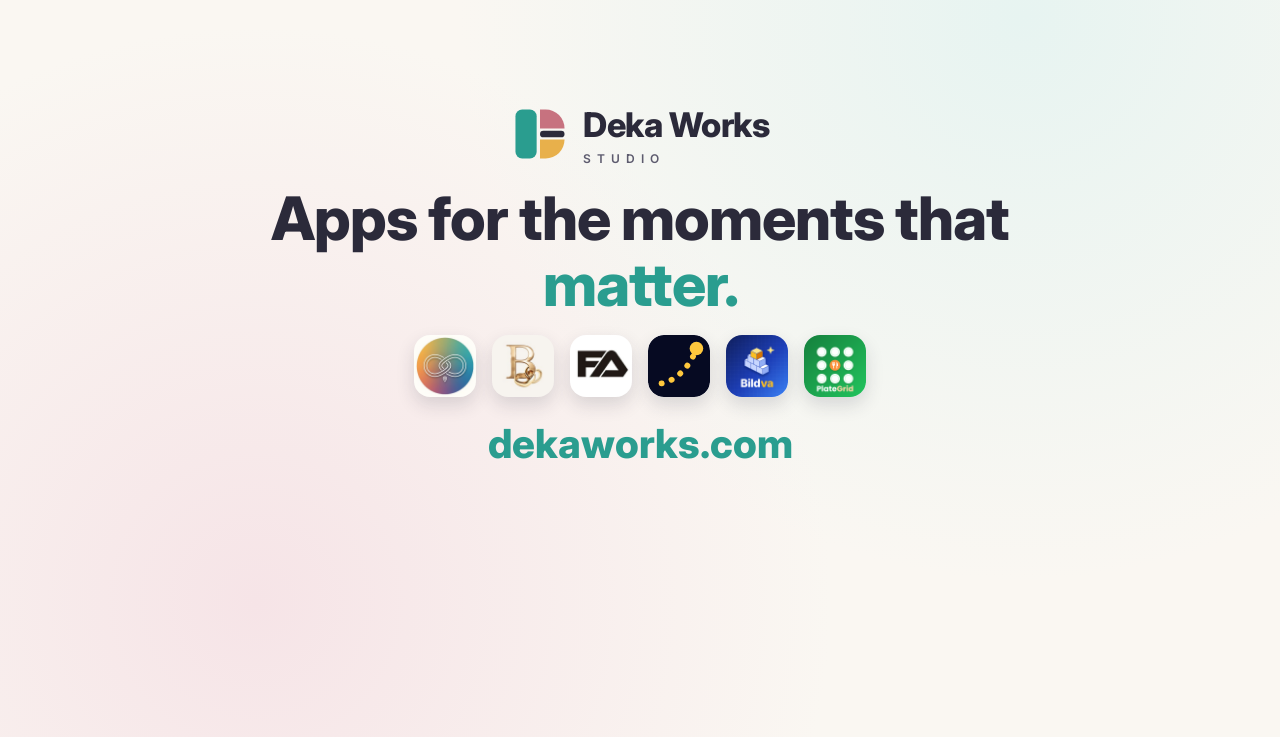
==== commit 30d12092: "Promo page: remove coming soon from PlateGrid Co-Authored-By: Claude Opus 5.5 <noreply@anthropic.com" ====
--- a/promo/index.html
+++ b/promo/index.html
@@ -4,7 +4,7 @@
 <meta charset="utf-8">
 <meta name="viewport" content="width=device-width, initial-scale=1">
 <title>Deka Works Studio — Simple apps with a real purpose</title>
-<meta name="description" content="Deka Works Studio is an independent app studio. It designs, builds and runs its own apps: Kinties, The Bride Society, FloArte, Launchkins, Bildva and PlateGrid (coming soon).">
+<meta name="description" content="Deka Works Studio is an independent app studio. It designs, builds and runs its own apps: Kinties, The Bride Society, FloArte, Launchkins, Bildva and PlateGrid.">
 <link rel="icon" href="img/deka.svg">
 <link rel="preconnect" href="https://fonts.googleapis.com">
 <link rel="preconnect" href="https://fonts.gstatic.com" crossorigin>
@@ -190,7 +190,6 @@
       <li><b>Week to month</b>One list for the whole stretch.</li>
       <li><b>Fits how you eat</b>Options for different diets.</li>
     </ul>
-    <span class="soon">Coming soon</span>
   </div>
 </section>
 
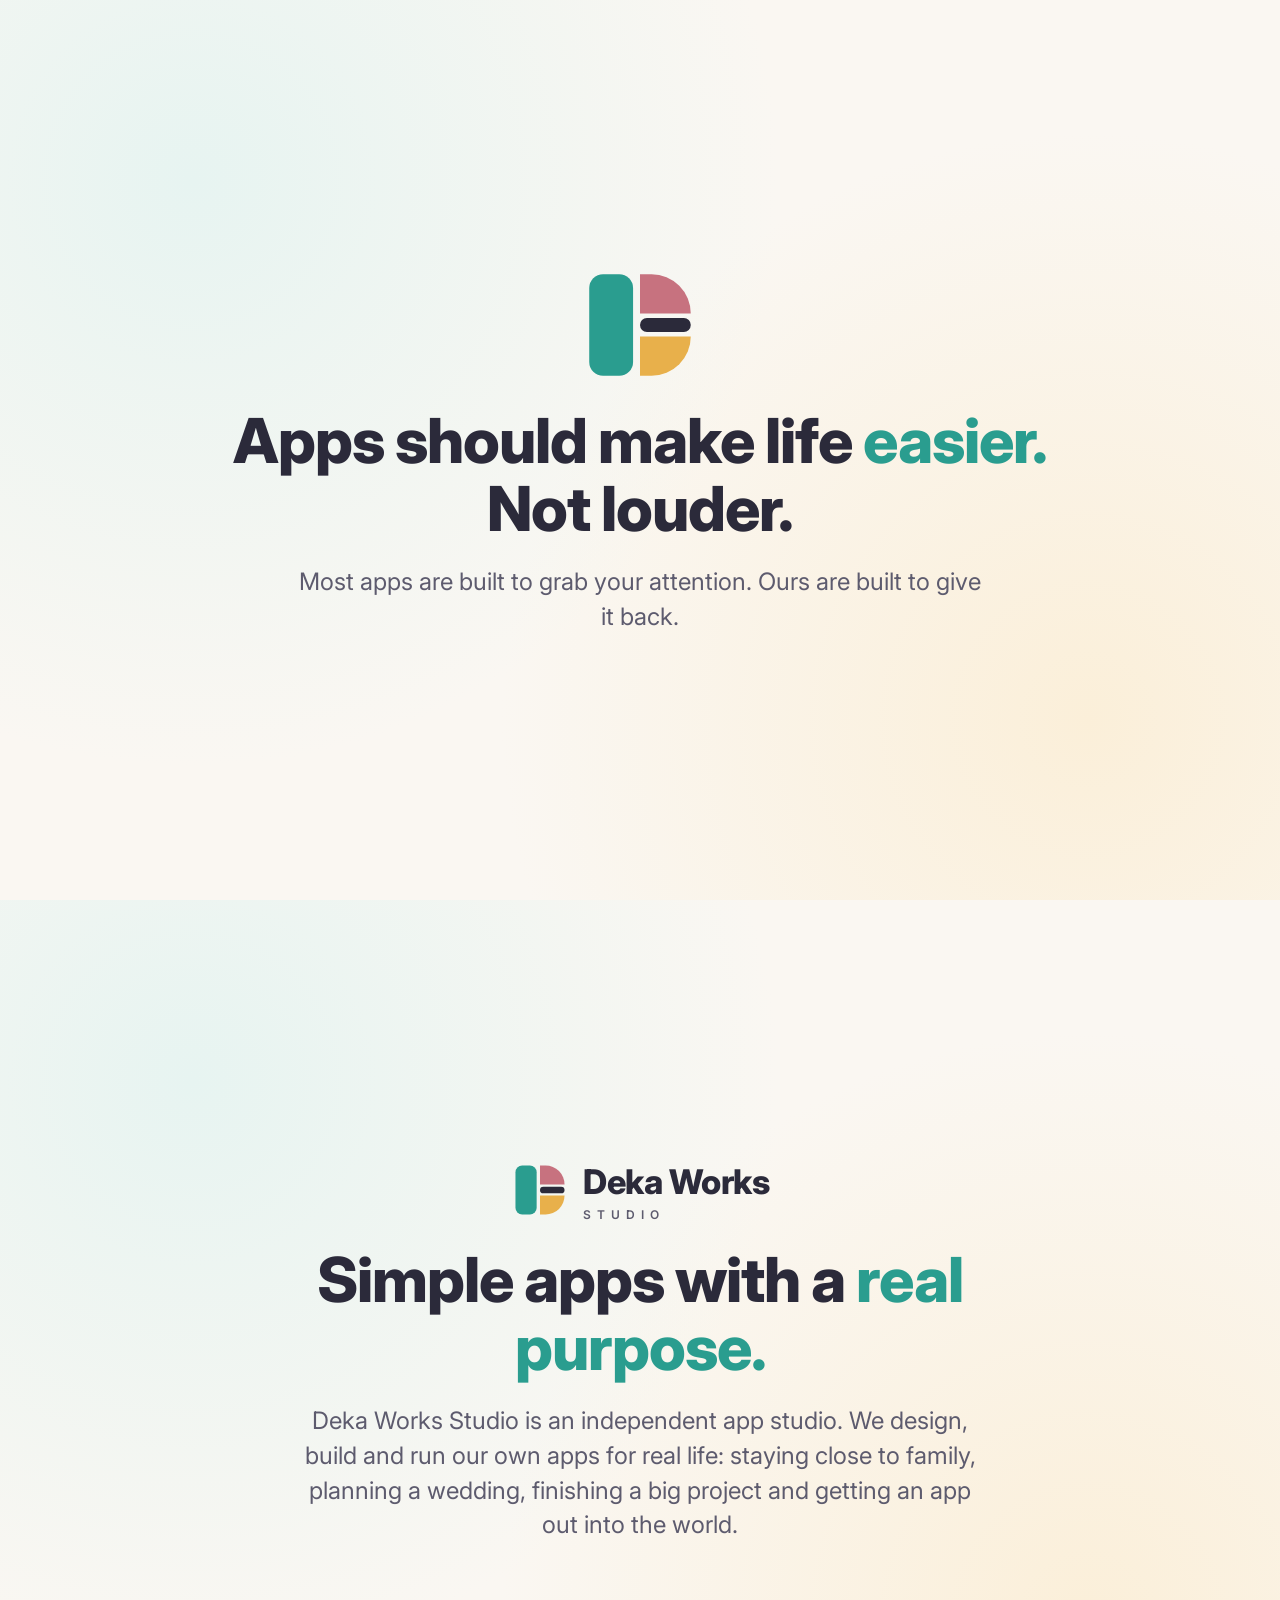
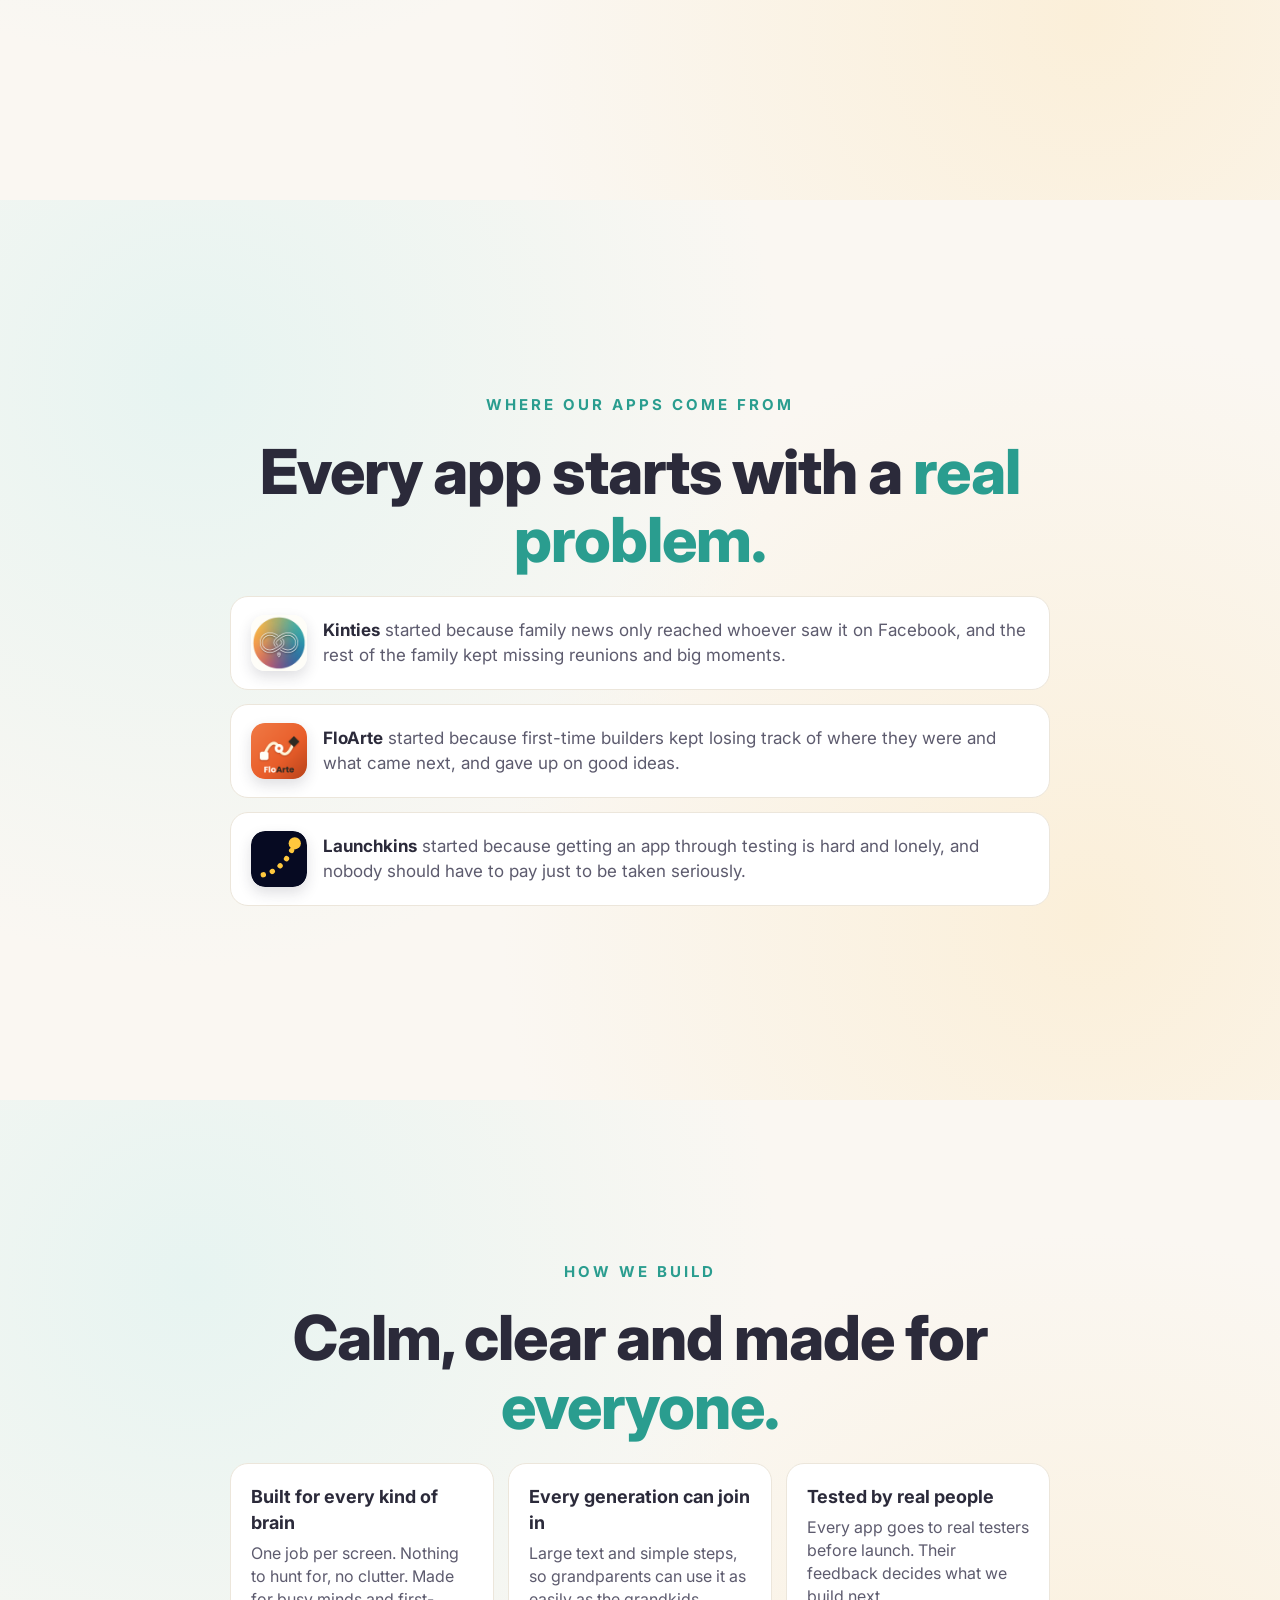
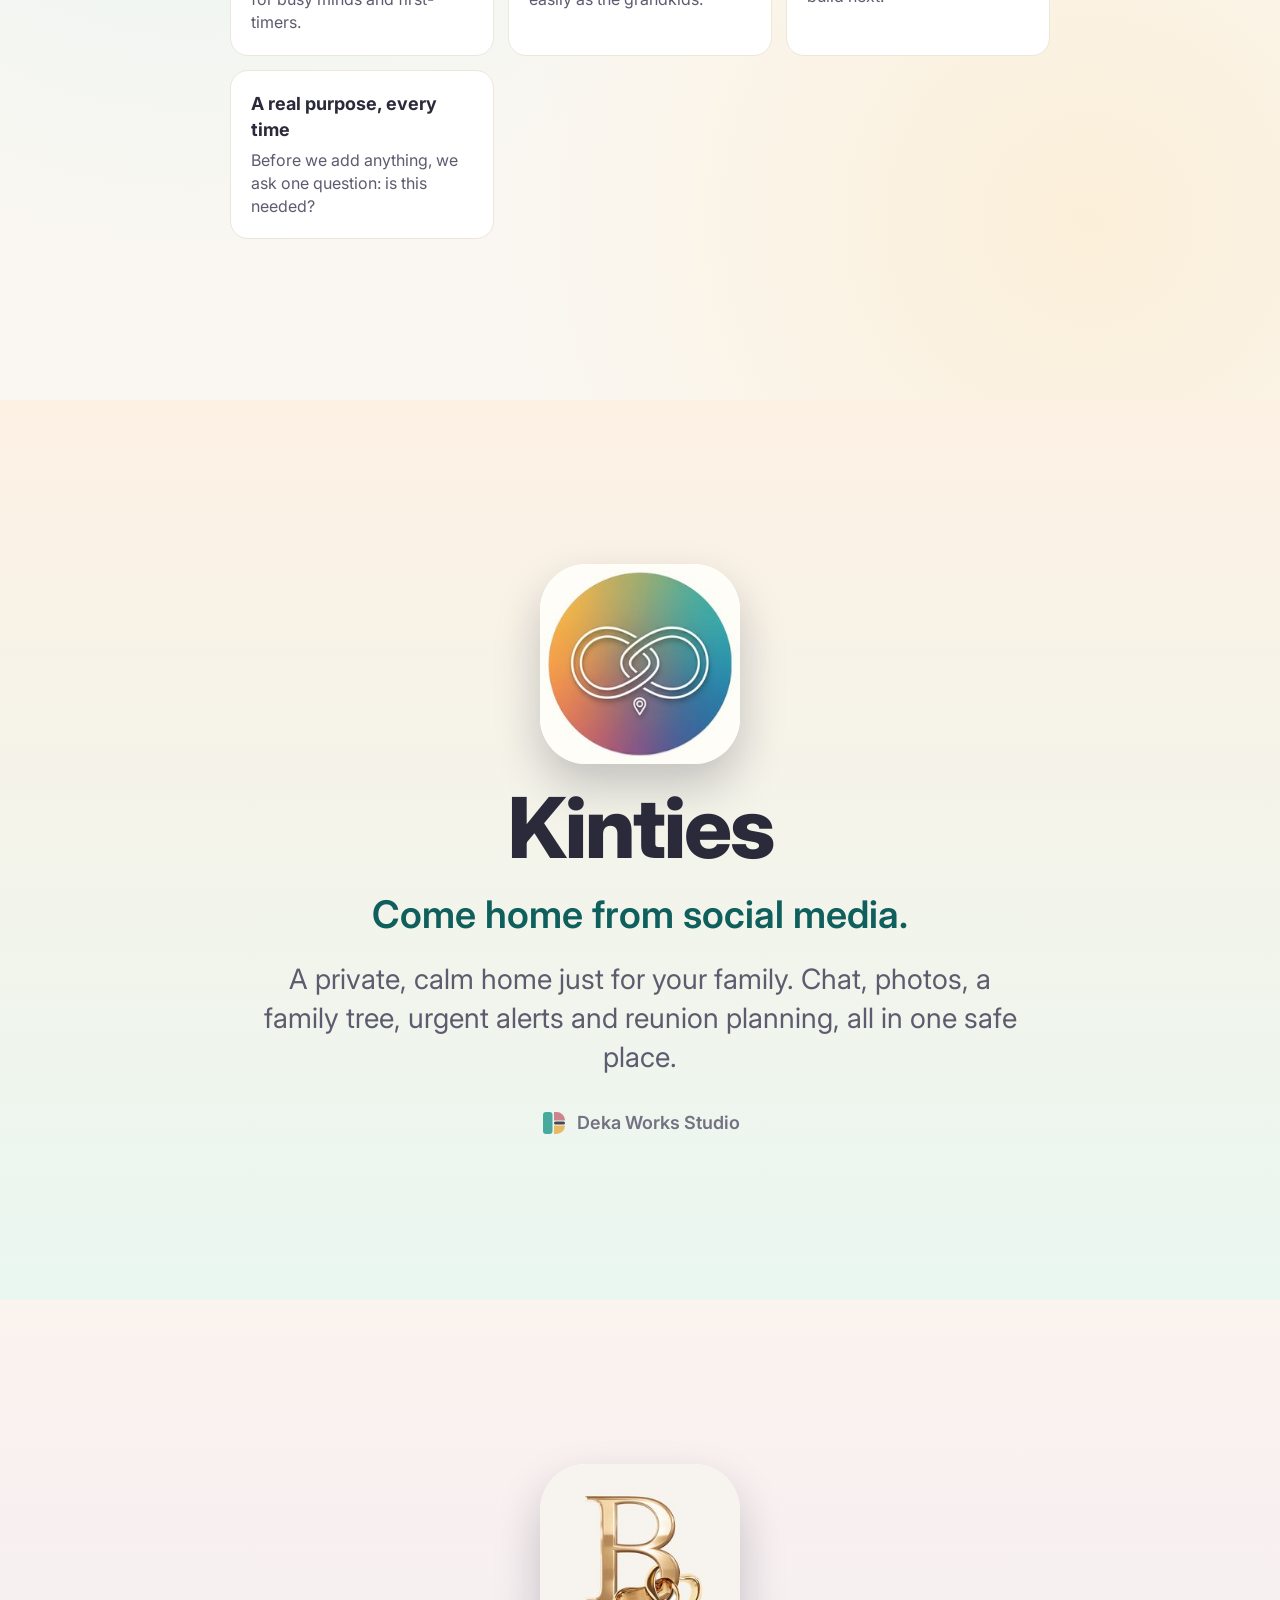
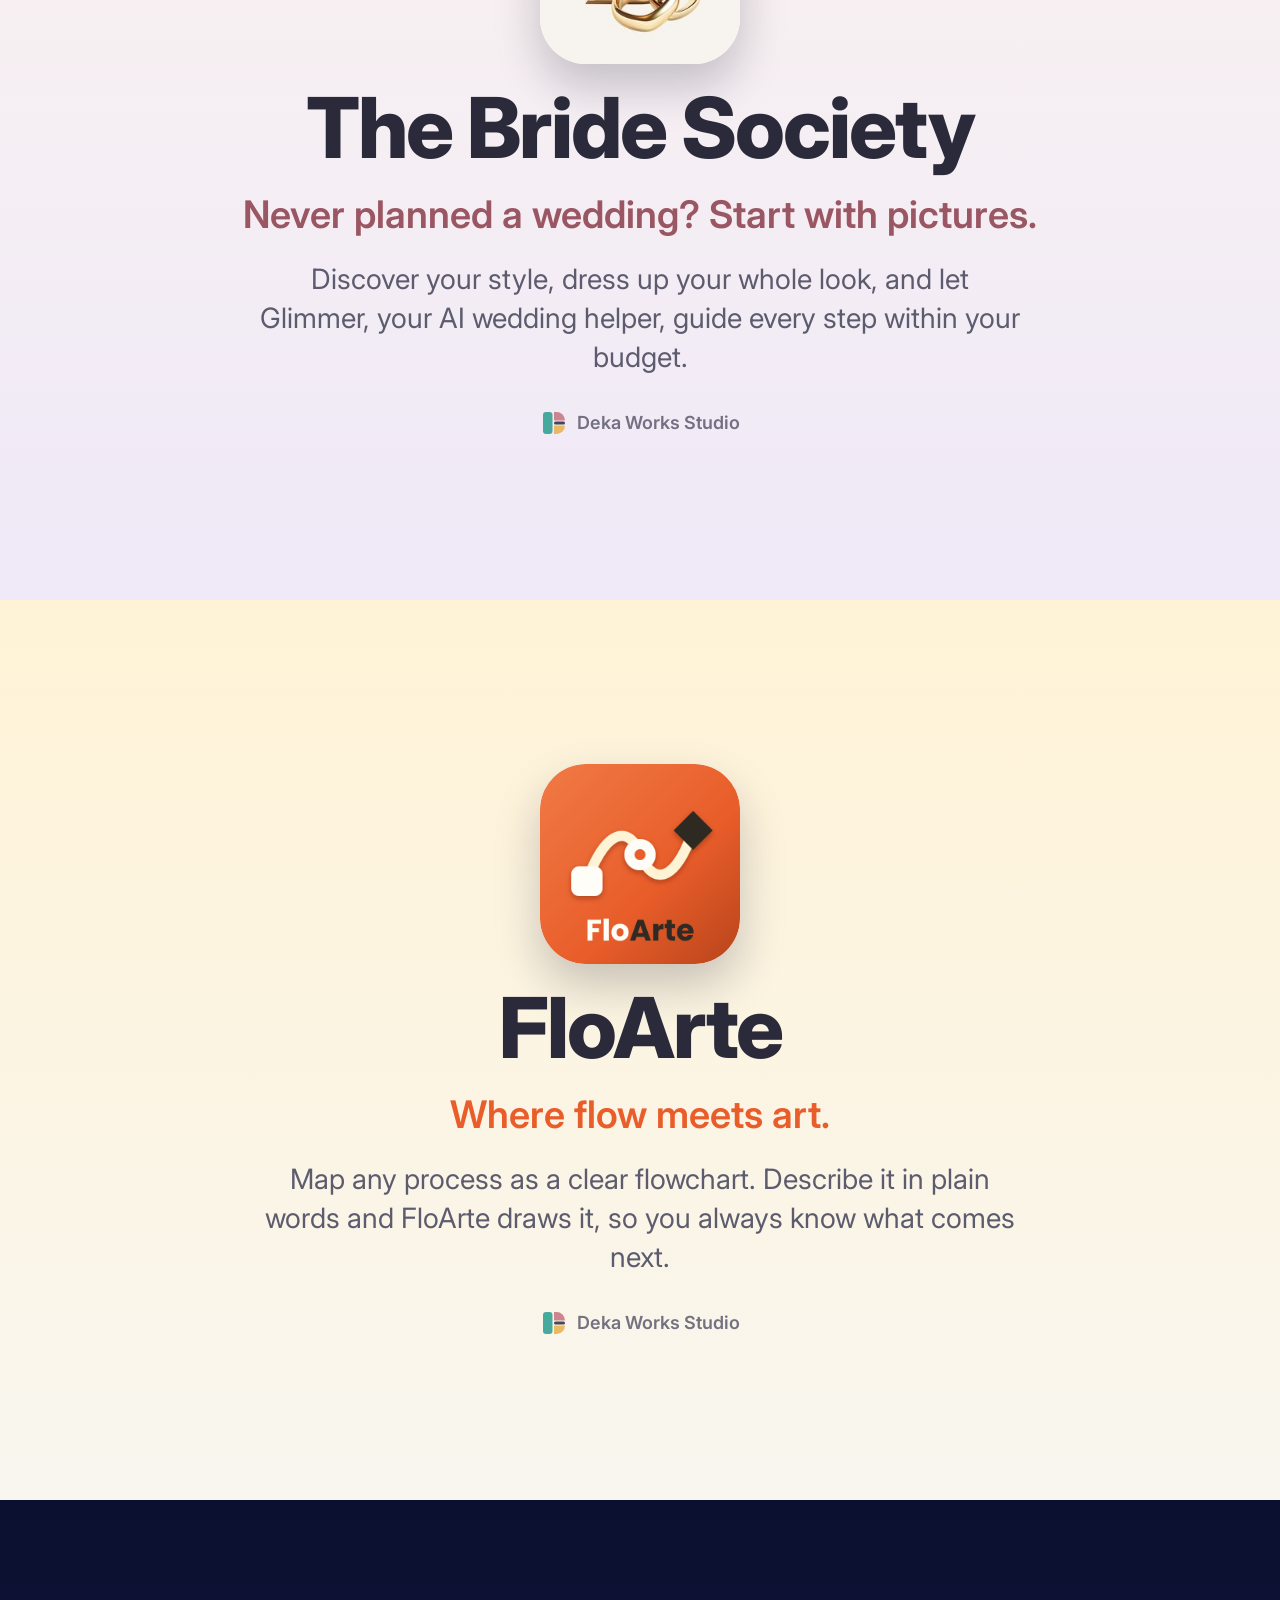
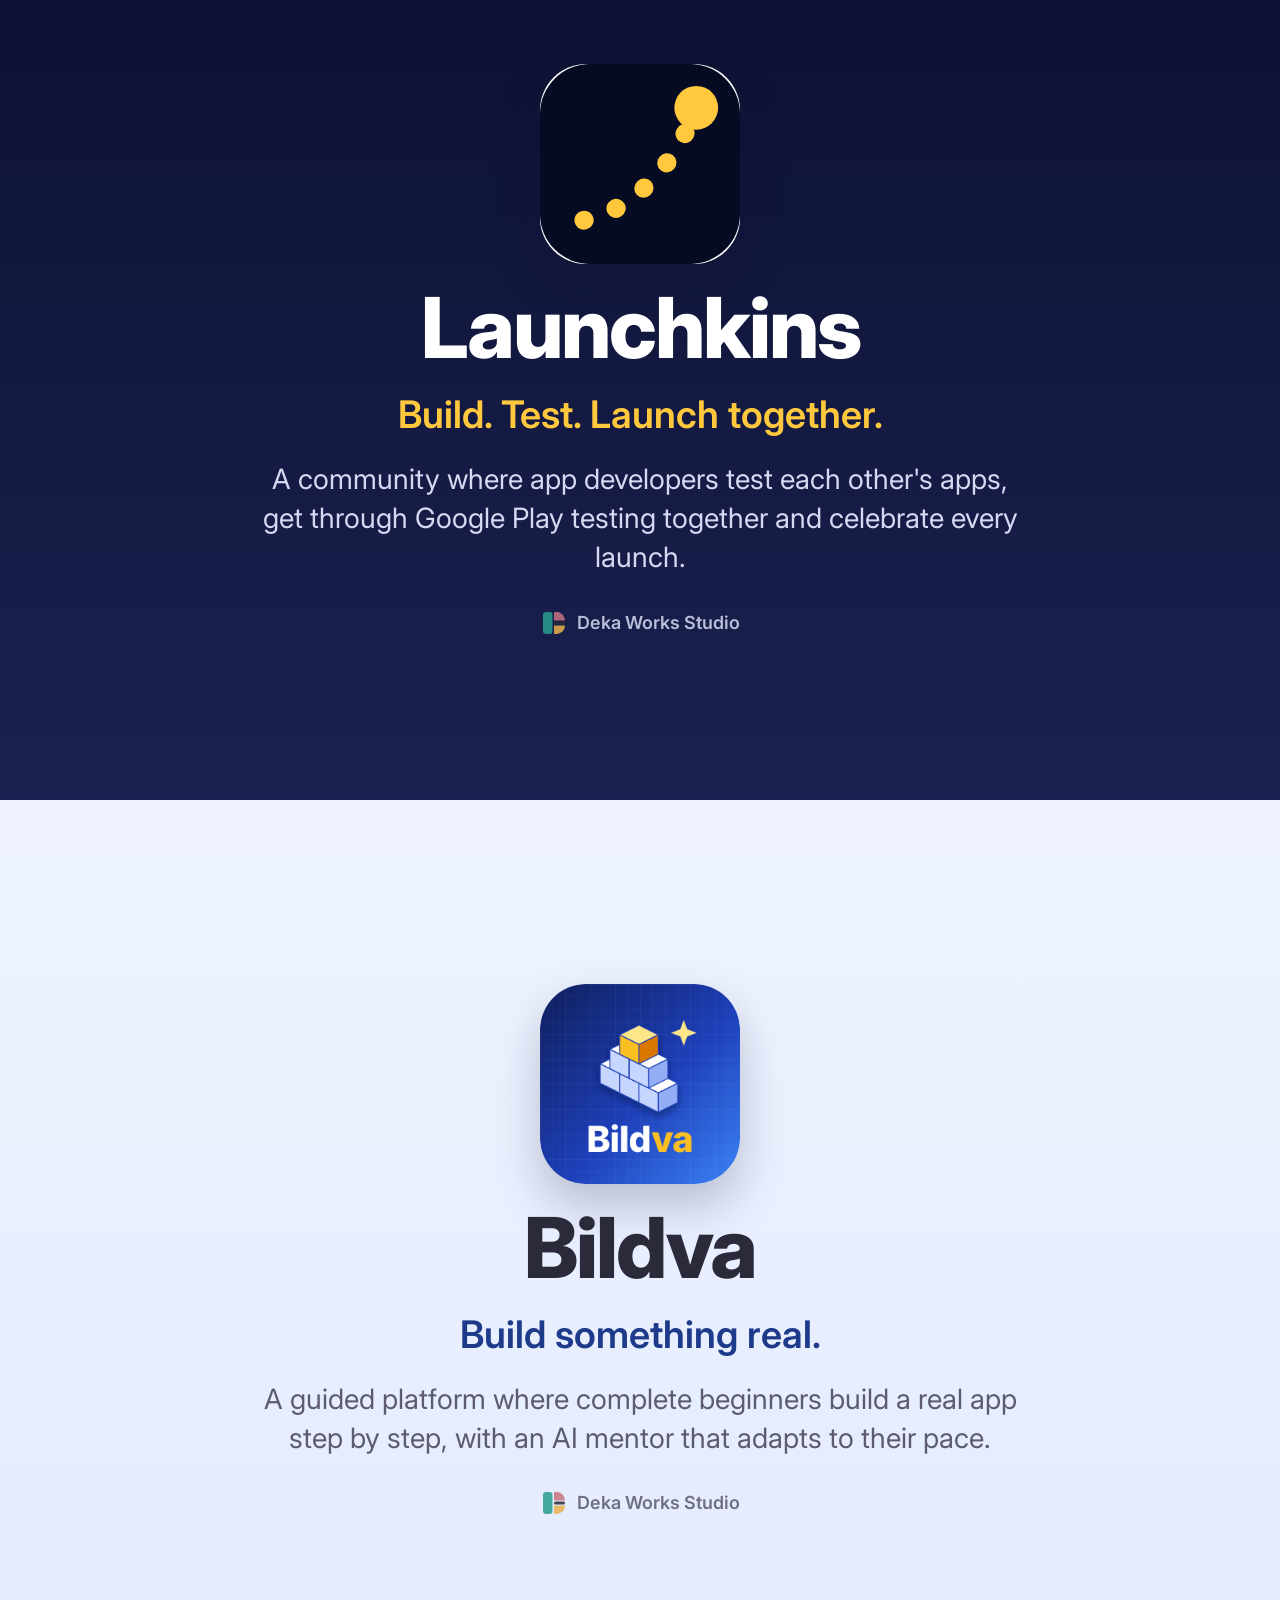
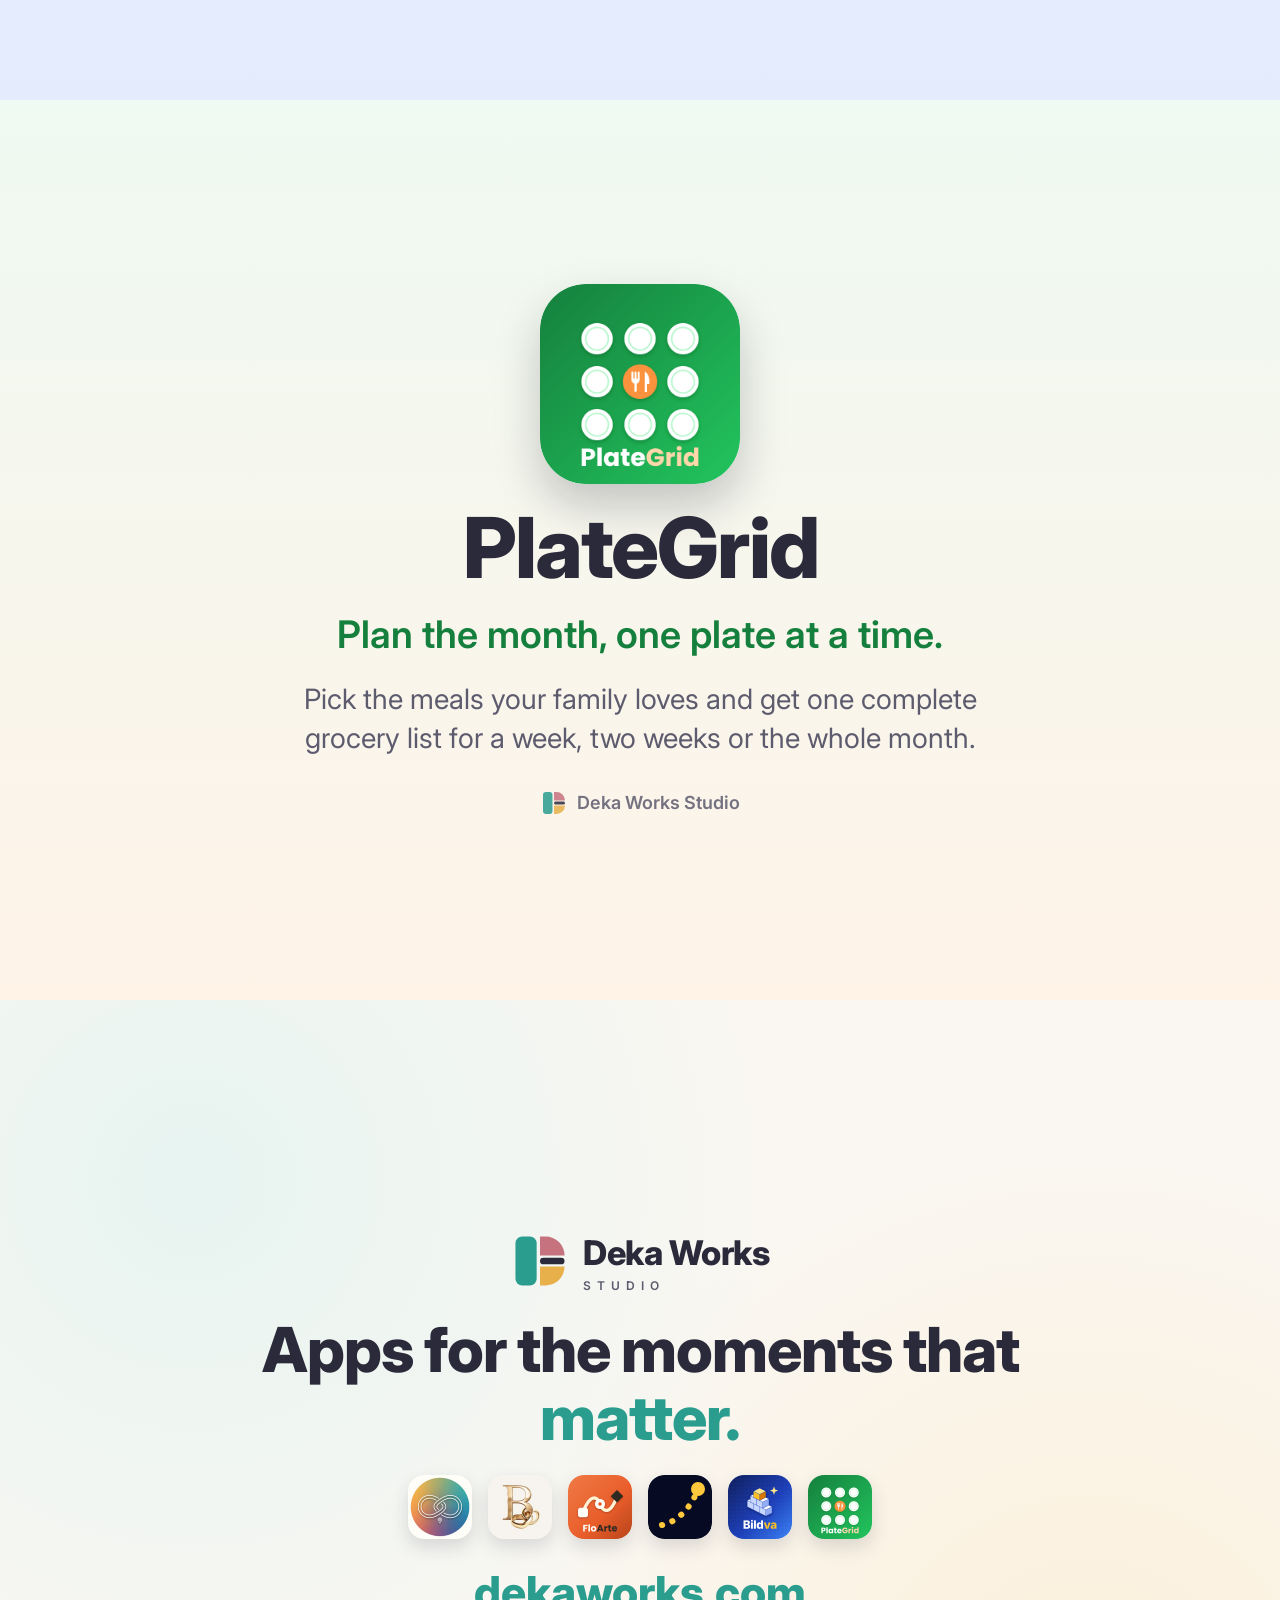
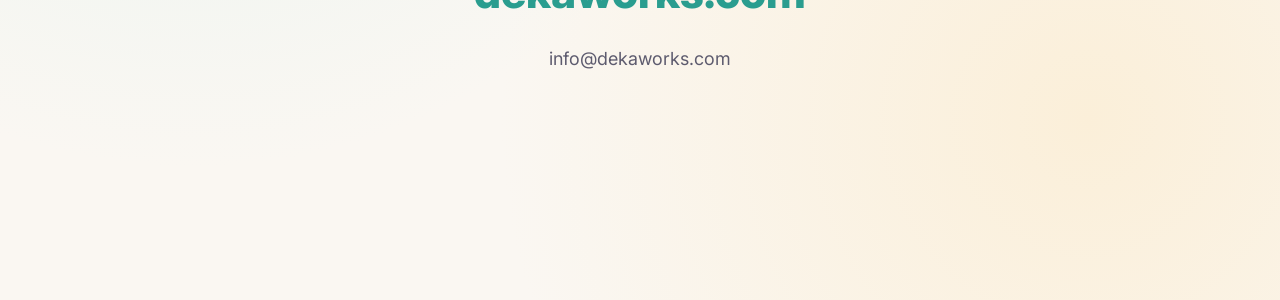
==== commit 341ecfe4: "Promo page: more about Deka Works, app cards only, new FloArte logo Co-Authored-By: Claude Opus 5.5 " ====
--- a/promo/index.html
+++ b/promo/index.html
@@ -4,7 +4,7 @@
 <meta charset="utf-8">
 <meta name="viewport" content="width=device-width, initial-scale=1">
 <title>Deka Works Studio — Simple apps with a real purpose</title>
-<meta name="description" content="Deka Works Studio is an independent app studio. It designs, builds and runs its own apps: Kinties, The Bride Society, FloArte, Launchkins, Bildva and PlateGrid.">
+<meta name="description" content="Deka Works Studio is an independent app studio that designs, builds and runs its own apps: Kinties, The Bride Society, FloArte, Launchkins, Bildva and PlateGrid.">
 <link rel="icon" href="img/deka.svg">
 <link rel="preconnect" href="https://fonts.googleapis.com">
 <link rel="preconnect" href="https://fonts.gstatic.com" crossorigin>
@@ -13,195 +13,157 @@
   :root{--teal:#2A9D8F;--rose:#C7727F;--gold:#E8B04B;--ink:#2B2A3A;--soft:#5d5b6e;--bg:#FAF7F2}
   *{box-sizing:border-box;margin:0;padding:0}
   body{font-family:Inter,system-ui,-apple-system,"Segoe UI",sans-serif;color:var(--ink);background:var(--bg);line-height:1.45}
-  section{padding:72px 22px;display:flex;flex-direction:column;align-items:center;text-align:center;gap:18px}
-  .wrap{max-width:860px;width:100%;display:flex;flex-direction:column;align-items:center;gap:18px}
-  .hero{min-height:100vh;justify-content:center;background:radial-gradient(circle at 15% 20%,#e7f4f1 0,transparent 45%),radial-gradient(circle at 85% 80%,#fbefd9 0,transparent 45%),var(--bg)}
+  section{min-height:100vh;padding:64px 24px;display:flex;flex-direction:column;align-items:center;justify-content:center;text-align:center}
+  .wrap{max-width:820px;width:100%;display:flex;flex-direction:column;align-items:center;gap:22px}
+  .deka{background:radial-gradient(circle at 15% 20%,#e7f4f1 0,transparent 45%),radial-gradient(circle at 85% 80%,#fbefd9 0,transparent 45%),var(--bg)}
   .mark{width:120px;height:120px}
   .wordmark{display:flex;align-items:center;gap:14px}
   .wordmark img{width:58px;height:58px}
   .wordmark span{font-weight:800;font-size:34px;letter-spacing:-.5px}
   .wordmark small{display:block;font-size:12px;letter-spacing:6px;color:var(--soft);font-weight:600;text-align:left}
-  h1{font-size:clamp(32px,6vw,60px);font-weight:800;letter-spacing:-1px;line-height:1.1}
-  h1 em,h2 em{font-style:normal;color:var(--teal)}
-  .lead{font-size:clamp(17px,2.3vw,22px);color:var(--soft);max-width:680px}
-  .pillars{display:grid;grid-template-columns:repeat(auto-fit,minmax(220px,1fr));gap:14px;width:100%;margin-top:8px}
-  .pill{background:#fff;border:1px solid #ece6db;border-radius:18px;padding:18px;text-align:left}
-  .pill b{display:block;font-size:17px;margin-bottom:4px}
-  .pill span{color:var(--soft);font-size:15px}
-  .app .icon{width:132px;height:132px;border-radius:30px;box-shadow:0 16px 36px rgba(43,42,58,.18);overflow:hidden;background:#fff}
-  .app .icon img{width:100%;height:100%;display:block}
-  .app h2{font-size:clamp(38px,6.5vw,64px);font-weight:800;letter-spacing:-1px;line-height:1.05}
-  .app .tag{font-size:clamp(22px,3.2vw,30px);font-weight:600}
-  .app .what{font-size:clamp(17px,2.2vw,21px);max-width:680px}
-  .who{font-size:16px;color:var(--soft);max-width:640px}
-  .who b{color:var(--ink)}
-  .feats{list-style:none;display:grid;grid-template-columns:repeat(auto-fit,minmax(200px,1fr));gap:12px;width:100%;margin-top:6px}
-  .feats li{background:rgba(255,255,255,.75);border:1px solid rgba(0,0,0,.07);border-radius:16px;padding:14px 16px;text-align:left;font-size:15px}
-  .feats li b{display:block;font-size:16px;margin-bottom:2px}
-  .shots{display:flex;gap:14px;justify-content:center;flex-wrap:wrap;margin-top:8px}
-  .shots img{width:min(30vw,200px);border-radius:22px;box-shadow:0 14px 30px rgba(43,42,58,.18);border:1px solid rgba(0,0,0,.06)}
-  .where{display:inline-flex;gap:10px;flex-wrap:wrap;justify-content:center;margin-top:4px}
-  .where span{font-size:15px;font-weight:600;padding:8px 14px;border-radius:999px;background:#fff;border:1px solid #e6e1d8}
-  .soon{display:inline-block;font-size:14px;font-weight:700;letter-spacing:1px;text-transform:uppercase;padding:8px 16px;border-radius:999px;background:#fff;border:1px solid #e6e1d8;color:var(--soft)}
-  .kinties{background:linear-gradient(180deg,#fdf1e4,#eaf7f1)} .kinties .tag{color:#0f5f5c}
-  .tbs{background:linear-gradient(180deg,#fbf3ee,#efe9f8)} .tbs .tag{color:#9a5763}
-  .floarte{background:linear-gradient(180deg,#fff3d6,#f8f6ef)} .floarte .tag{color:#E85D2A}
-  .launchkins{background:linear-gradient(180deg,#0b1030,#1b2150);color:#fff}
-  .launchkins .tag{color:#FFC83D} .launchkins .who,.launchkins .what{color:#d5d9f2} .launchkins .who b{color:#fff}
-  .launchkins .feats li{background:rgba(255,255,255,.06);border-color:rgba(255,255,255,.12);color:#d5d9f2} .launchkins .feats li b{color:#fff}
-  .launchkins .where span{background:rgba(255,255,255,.08);border-color:rgba(255,255,255,.18);color:#fff}
-  .bildva{background:linear-gradient(180deg,#eef3ff,#e3ebfd)} .bildva .tag{color:#1E3A8A}
-  .plategrid{background:linear-gradient(180deg,#effaf2,#fff3e8)} .plategrid .tag{color:#15803D}
-  .end{min-height:100vh;justify-content:center;background:radial-gradient(circle at 80% 20%,#e7f4f1 0,transparent 45%),radial-gradient(circle at 20% 85%,#f6e4e7 0,transparent 45%),var(--bg)}
-  .site{font-size:clamp(26px,4vw,40px);font-weight:800;color:var(--teal)}
+  .eyebrow{font-size:15px;font-weight:700;letter-spacing:3px;text-transform:uppercase;color:var(--teal)}
+  h1{font-size:clamp(34px,6vw,62px);font-weight:800;letter-spacing:-1px;line-height:1.1}
+  h1 em{font-style:normal;color:var(--teal)}
+  .lead{font-size:clamp(18px,2.5vw,24px);color:var(--soft);max-width:700px}
+  .stories{display:grid;gap:14px;width:100%;text-align:left}
+  .story{background:#fff;border:1px solid #ece6db;border-radius:18px;padding:18px 20px;display:flex;gap:16px;align-items:center}
+  .story img{width:56px;height:56px;border-radius:14px;flex-shrink:0;box-shadow:0 6px 14px rgba(43,42,58,.15)}
+  .story p{font-size:17px;color:var(--soft)} .story b{color:var(--ink)}
+  .pillars{display:grid;grid-template-columns:repeat(auto-fit,minmax(240px,1fr));gap:14px;width:100%}
+  .pill{background:#fff;border:1px solid #ece6db;border-radius:18px;padding:20px;text-align:left}
+  .pill b{display:block;font-size:18px;margin-bottom:6px}
+  .pill span{color:var(--soft);font-size:16px}
+  .card .icon{width:200px;height:200px;border-radius:46px;overflow:hidden;background:#fff;box-shadow:0 22px 46px rgba(20,20,40,.22)}
+  .card .icon img{width:100%;height:100%;display:block}
+  .card h2{font-size:clamp(46px,8vw,84px);font-weight:800;letter-spacing:-2px;line-height:1}
+  .card .tag{font-size:clamp(24px,3.6vw,38px);font-weight:600;line-height:1.2;max-width:820px}
+  .card .desc{font-size:clamp(18px,2.6vw,28px);line-height:1.4;max-width:760px}
+  .card .by{display:flex;align-items:center;gap:10px;font-size:18px;font-weight:600;margin-top:10px;opacity:.85}
+  .card .by img{width:26px}
+  .kinties{background:linear-gradient(180deg,#fdf1e4,#eaf7f1)} .kinties .tag{color:#0f5f5c} .kinties .desc,.kinties .by{color:#5d5b6e}
+  .tbs{background:linear-gradient(180deg,#fbf3ee,#efe9f8)} .tbs .tag{color:#9a5763} .tbs .desc,.tbs .by{color:#5d5b6e}
+  .floarte{background:linear-gradient(180deg,#fff3d6,#f8f6ef)} .floarte .tag{color:#E85D2A} .floarte .desc,.floarte .by{color:#5d5b6e}
+  .launchkins{background:linear-gradient(180deg,#0b1030,#1b2150);color:#fff} .launchkins .tag{color:#FFC83D} .launchkins .desc,.launchkins .by{color:#d5d9f2}
+  .bildva{background:linear-gradient(180deg,#eef3ff,#e3ebfd)} .bildva .tag{color:#1E3A8A} .bildva .desc,.bildva .by{color:#5d5b6e}
+  .plategrid{background:linear-gradient(180deg,#effaf2,#fff3e8)} .plategrid .tag{color:#15803D} .plategrid .desc,.plategrid .by{color:#5d5b6e}
+  .site{font-size:clamp(28px,4.4vw,44px);font-weight:800;color:var(--teal)}
+  .contact{font-size:18px;color:var(--soft)}
   .strip{display:flex;gap:16px;flex-wrap:wrap;justify-content:center}
-  .strip img{width:62px;height:62px;border-radius:16px;box-shadow:0 8px 18px rgba(43,42,58,.15);background:#fff}
+  .strip img{width:64px;height:64px;border-radius:16px;box-shadow:0 8px 18px rgba(43,42,58,.15);background:#fff}
 </style>
 </head>
 <body>
 
-<!-- 1. HOOK -->
-<section class="hero">
+<section class="deka">
   <div class="wrap">
     <img class="mark" src="img/deka.svg" alt="Deka Works Studio logo">
     <h1>Apps should make life <em>easier.</em><br>Not louder.</h1>
-    <p class="lead">Most apps fight for your attention. We build the other kind.</p>
+    <p class="lead">Most apps are built to grab your attention. Ours are built to give it back.</p>
   </div>
 </section>
 
-<!-- 2. WHO WE ARE -->
-<section class="hero">
+<section class="deka">
   <div class="wrap">
     <div class="wordmark"><img src="img/deka.svg" alt=""><div><span>Deka Works</span><small>STUDIO</small></div></div>
     <h1>Simple apps with a <em>real purpose.</em></h1>
-    <p class="lead">Deka Works Studio is an independent app studio. We design, build and run our own apps, and each one starts with a real problem we've lived through.</p>
-    <div class="pillars">
-      <div class="pill"><b>Calm by design</b><span>One job per screen. No endless feeds, no clutter, nothing to hunt for.</span></div>
-      <div class="pill"><b>Built for every kind of brain</b><span>Made for busy minds, first-timers and every generation, from grandkids to grandparents.</span></div>
-      <div class="pill"><b>Tested by real people</b><span>Every app is tested with real users before launch and keeps improving after.</span></div>
+    <p class="lead">Deka Works Studio is an independent app studio. We design, build and run our own apps for real life: staying close to family, planning a wedding, finishing a big project and getting an app out into the world.</p>
+  </div>
+</section>
+
+<section class="deka">
+  <div class="wrap">
+    <p class="eyebrow">Where our apps come from</p>
+    <h1>Every app starts with a <em>real problem.</em></h1>
+    <div class="stories">
+      <div class="story"><img src="img/kinties.jpg" alt="Kinties"><p><b>Kinties</b> started because family news only reached whoever saw it on Facebook, and the rest of the family kept missing reunions and big moments.</p></div>
+      <div class="story"><img src="img/floarte.png" alt="FloArte"><p><b>FloArte</b> started because first-time builders kept losing track of where they were and what came next, and gave up on good ideas.</p></div>
+      <div class="story"><img src="img/launchkins.svg" alt="Launchkins"><p><b>Launchkins</b> started because getting an app through testing is hard and lonely, and nobody should have to pay just to be taken seriously.</p></div>
     </div>
   </div>
 </section>
 
-<!-- 3. KINTIES -->
-<section class="app kinties">
+<section class="deka">
+  <div class="wrap">
+    <p class="eyebrow">How we build</p>
+    <h1>Calm, clear and made for <em>everyone.</em></h1>
+    <div class="pillars">
+      <div class="pill"><b>Built for every kind of brain</b><span>One job per screen. Nothing to hunt for, no clutter. Made for busy minds and first-timers.</span></div>
+      <div class="pill"><b>Every generation can join in</b><span>Large text and simple steps, so grandparents can use it as easily as the grandkids.</span></div>
+      <div class="pill"><b>Tested by real people</b><span>Every app goes to real testers before launch. Their feedback decides what we build next.</span></div>
+      <div class="pill"><b>A real purpose, every time</b><span>Before we add anything, we ask one question: is this needed?</span></div>
+    </div>
+  </div>
+</section>
+
+<section class="card kinties">
   <div class="wrap">
     <div class="icon"><img src="img/kinties.jpg" alt="Kinties app icon"></div>
     <h2>Kinties</h2>
     <p class="tag">Come home from social media.</p>
-    <p class="what">A private, calm home just for your family. Share news, photos and big moments, and plan reunions together, so nobody misses a family moment again.</p>
-    <p class="who"><b>For:</b> families who want to stay close without strangers, ads or drama, including relatives who aren't on social media.</p>
-    <ul class="feats">
-      <li><b>Invite-only</b>Only the family you invite can see anything.</li>
-      <li><b>Family chat &amp; photos</b>One safe place for every photo and conversation.</li>
-      <li><b>Family tree</b>Your whole family, every generation, built together.</li>
-      <li><b>Urgent alerts</b>When it really matters, everyone knows right away.</li>
-      <li><b>Reunion planning</b>RSVPs, budget, polls, schedule and a family video room.</li>
-      <li><b>Easy for every generation</b>Large text and simple screens.</li>
-    </ul>
-    <div class="shots"><img src="img/shots/kinties-1.jpg" alt="Kinties home screen"><img src="img/shots/kinties-3.jpg" alt="Kinties family chat"><img src="img/shots/kinties-4.jpg" alt="Kinties family photos"></div>
-    <div class="where"><span>Free for every family</span><span>Google Play</span><span>kinties.com</span></div>
+    <p class="desc">A private, calm home just for your family. Chat, photos, a family tree, urgent alerts and reunion planning, all in one safe place.</p>
+    <p class="by"><img src="img/deka.svg" alt="">Deka Works Studio</p>
   </div>
 </section>
 
-<!-- 4. THE BRIDE SOCIETY -->
-<section class="app tbs">
+<section class="card tbs">
   <div class="wrap">
     <div class="icon"><img src="img/tbs.jpg" alt="The Bride Society app icon"></div>
     <h2>The Bride Society</h2>
     <p class="tag">Never planned a wedding? Start with pictures.</p>
-    <p class="what">Wedding planning made for first-timers. Discover your style, dress up the whole look like a dream board, and let Glimmer, your AI wedding helper, guide every next step within your budget.</p>
-    <p class="who"><b>For:</b> couples planning their first wedding who don't know where to start.</p>
-    <ul class="feats">
-      <li><b>Find your style</b>See it before you choose it, with pictures instead of long lists.</li>
-      <li><b>Dress up your look</b>Swap colors, flowers, attire and decor on your board.</li>
-      <li><b>Meet Glimmer</b>Your AI wedding fairy who always knows the next step.</li>
-      <li><b>Priced for your guests</b>Every detail planned around your budget.</li>
-    </ul>
-    <div class="shots"><img src="img/shots/tbs-1.jpg" alt="The Bride Society style pictures"><img src="img/shots/tbs-3.jpg" alt="Dress up your wedding look"><img src="img/shots/tbs-6.jpg" alt="Glimmer AI wedding helper"></div>
-    <div class="where"><span>Free to start planning</span><span>Android</span><span>thebridesociety.co</span></div>
+    <p class="desc">Discover your style, dress up your whole look, and let Glimmer, your AI wedding helper, guide every step within your budget.</p>
+    <p class="by"><img src="img/deka.svg" alt="">Deka Works Studio</p>
   </div>
 </section>
 
-<!-- 5. FLOARTE -->
-<section class="app floarte">
+<section class="card floarte">
   <div class="wrap">
-    <div class="icon"><img src="img/floarte-real.png" alt="FloArte app icon"></div>
+    <div class="icon"><img src="img/floarte.png" alt="FloArte app icon"></div>
     <h2>FloArte</h2>
     <p class="tag">Where flow meets art.</p>
-    <p class="what">Map any process as a clear flowchart, so you always know where you are and what comes next. Describe it in plain words and FloArte draws it for you.</p>
-    <p class="who"><b>For:</b> app builders, students and teachers, project planners and teams, and anyone who gets lost halfway through a big project.</p>
-    <ul class="feats">
-      <li><b>AI Generate</b>Turn plain text into a complete, structured flow.</li>
-      <li><b>AI Repair</b>Clean up messy flows with one tap.</li>
-      <li><b>Auto-Layout</b>Neat, readable layouts in seconds, with no dragging.</li>
-      <li><b>Ready-made templates</b>Start from patterns for apps, schools and processes.</li>
-    </ul>
-    <div class="where"><span>Free to start</span><span>Google Play</span><span>floarte.app</span></div>
+    <p class="desc">Map any process as a clear flowchart. Describe it in plain words and FloArte draws it, so you always know what comes next.</p>
+    <p class="by"><img src="img/deka.svg" alt="">Deka Works Studio</p>
   </div>
 </section>
 
-<!-- 6. LAUNCHKINS -->
-<section class="app launchkins">
+<section class="card launchkins">
   <div class="wrap">
     <div class="icon"><img src="img/launchkins.svg" alt="Launchkins app icon"></div>
     <h2>Launchkins</h2>
     <p class="tag">Build. Test. Launch together.</p>
-    <p class="what">A community where app developers test each other's apps, give real feedback kindly and get through Google Play testing together. Every launch gets celebrated.</p>
-    <p class="who"><b>For:</b> independent app developers who need real testers, especially for Google Play's closed testing.</p>
-    <ul class="feats">
-      <li><b>A fair queue</b>Apps with the fewest testers come first, so nobody gets left behind.</li>
-      <li><b>No paid jumping</b>Nobody can pay to reach the top.</li>
-      <li><b>Step-by-step testing</b>Clear steps and a daily check-in for every app.</li>
-      <li><b>The Liftoff Wall</b>Every app that launches becomes a trophy.</li>
-    </ul>
-    <div class="shots"><img src="img/shots/lk-apps.jpg" alt="Launchkins apps to test"><img src="img/shots/lk-app.jpg" alt="Launchkins testing steps"><img src="img/shots/lk-liftoff.jpg" alt="Launchkins Liftoff Wall"></div>
-    <div class="where"><span>Always free for developers</span><span>launchkins.com</span></div>
+    <p class="desc">A community where app developers test each other's apps, get through Google Play testing together and celebrate every launch.</p>
+    <p class="by"><img src="img/deka.svg" alt="">Deka Works Studio</p>
   </div>
 </section>
 
-<!-- 7. BILDVA -->
-<section class="app bildva">
+<section class="card bildva">
   <div class="wrap">
     <div class="icon"><img src="img/bildva.png" alt="Bildva logo"></div>
     <h2>Bildva</h2>
     <p class="tag">Build something real.</p>
-    <p class="what">A guided platform where complete beginners build a real app, step by step, from first idea toward the app store, and learn the basics along the way.</p>
-    <p class="who"><b>For:</b> first-time builders who have an idea but feel lost, overwhelmed or "not technical enough."</p>
-    <ul class="feats">
-      <li><b>Learn by doing</b>You build a real app instead of watching lectures.</li>
-      <li><b>An AI mentor</b>Explanations that adapt to your pace and confidence.</li>
-      <li><b>Always know the next step</b>No more getting stuck halfway and giving up.</li>
-    </ul>
-    <div class="where"><span>On the web</span><span>bildva.com</span></div>
+    <p class="desc">A guided platform where complete beginners build a real app step by step, with an AI mentor that adapts to their pace.</p>
+    <p class="by"><img src="img/deka.svg" alt="">Deka Works Studio</p>
   </div>
 </section>
 
-<!-- 8. PLATEGRID -->
-<section class="app plategrid">
+<section class="card plategrid">
   <div class="wrap">
     <div class="icon"><img src="img/plategrid.png" alt="PlateGrid logo"></div>
     <h2>PlateGrid</h2>
     <p class="tag">Plan the month, one plate at a time.</p>
-    <p class="what">Pick the meals your family loves and get one complete grocery list for a week, two weeks or the whole month. No more getting home and missing half a meal.</p>
-    <p class="who"><b>For:</b> busy households and families stretching their grocery budget.</p>
-    <ul class="feats">
-      <li><b>Meals first</b>Shop from the meals you'll actually cook.</li>
-      <li><b>Week to month</b>One list for the whole stretch.</li>
-      <li><b>Fits how you eat</b>Options for different diets.</li>
-    </ul>
+    <p class="desc">Pick the meals your family loves and get one complete grocery list for a week, two weeks or the whole month.</p>
+    <p class="by"><img src="img/deka.svg" alt="">Deka Works Studio</p>
   </div>
 </section>
 
-<!-- 9. END -->
-<section class="end">
+<section class="deka">
   <div class="wrap">
     <div class="wordmark"><img src="img/deka.svg" alt=""><div><span>Deka Works</span><small>STUDIO</small></div></div>
     <h1>Apps for the moments that <em>matter.</em></h1>
     <div class="strip">
-      <img src="img/kinties.jpg" alt="Kinties"><img src="img/tbs.jpg" alt="The Bride Society"><img src="img/floarte-real.png" alt="FloArte"><img src="img/launchkins.svg" alt="Launchkins"><img src="img/bildva.png" alt="Bildva"><img src="img/plategrid.png" alt="PlateGrid">
+      <img src="img/kinties.jpg" alt="Kinties"><img src="img/tbs.jpg" alt="The Bride Society"><img src="img/floarte.png" alt="FloArte"><img src="img/launchkins.svg" alt="Launchkins"><img src="img/bildva.png" alt="Bildva"><img src="img/plategrid.png" alt="PlateGrid">
     </div>
     <p class="site">dekaworks.com</p>
+    <p class="contact">info@dekaworks.com</p>
   </div>
 </section>
 
